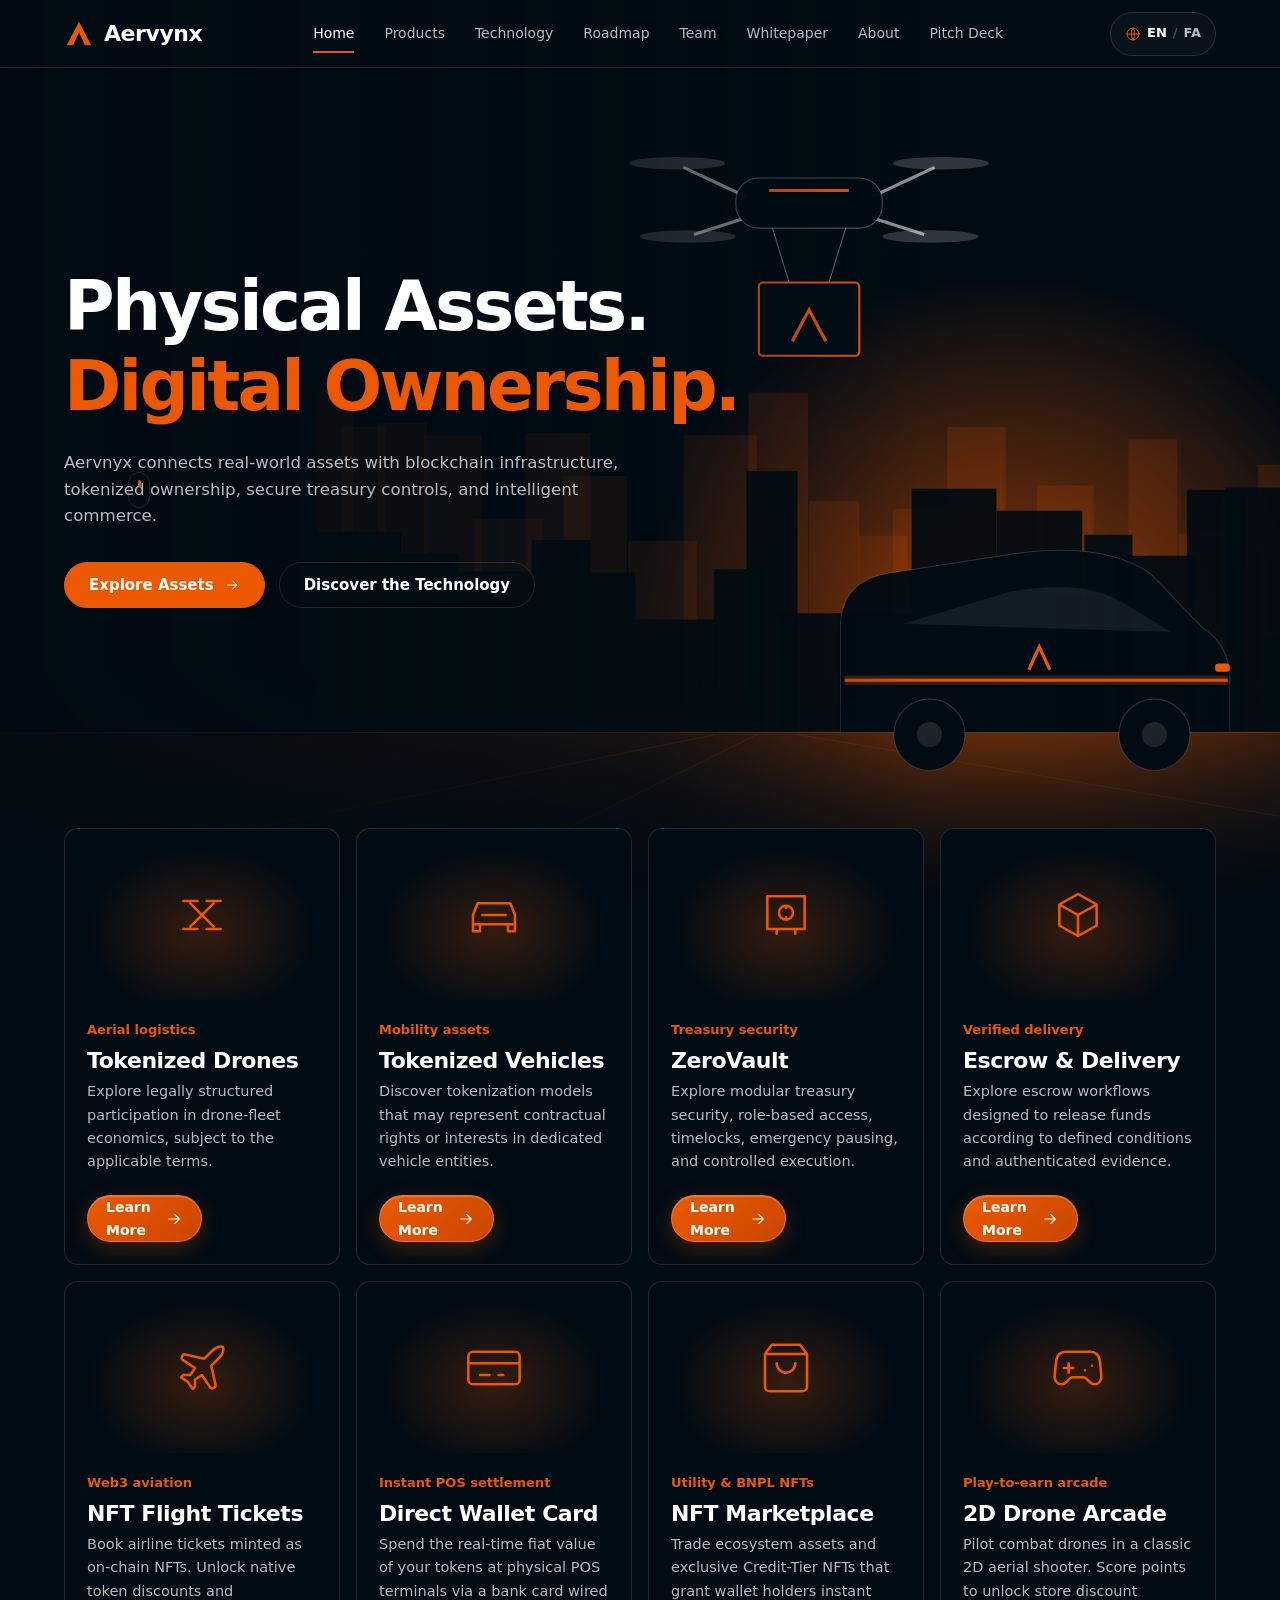
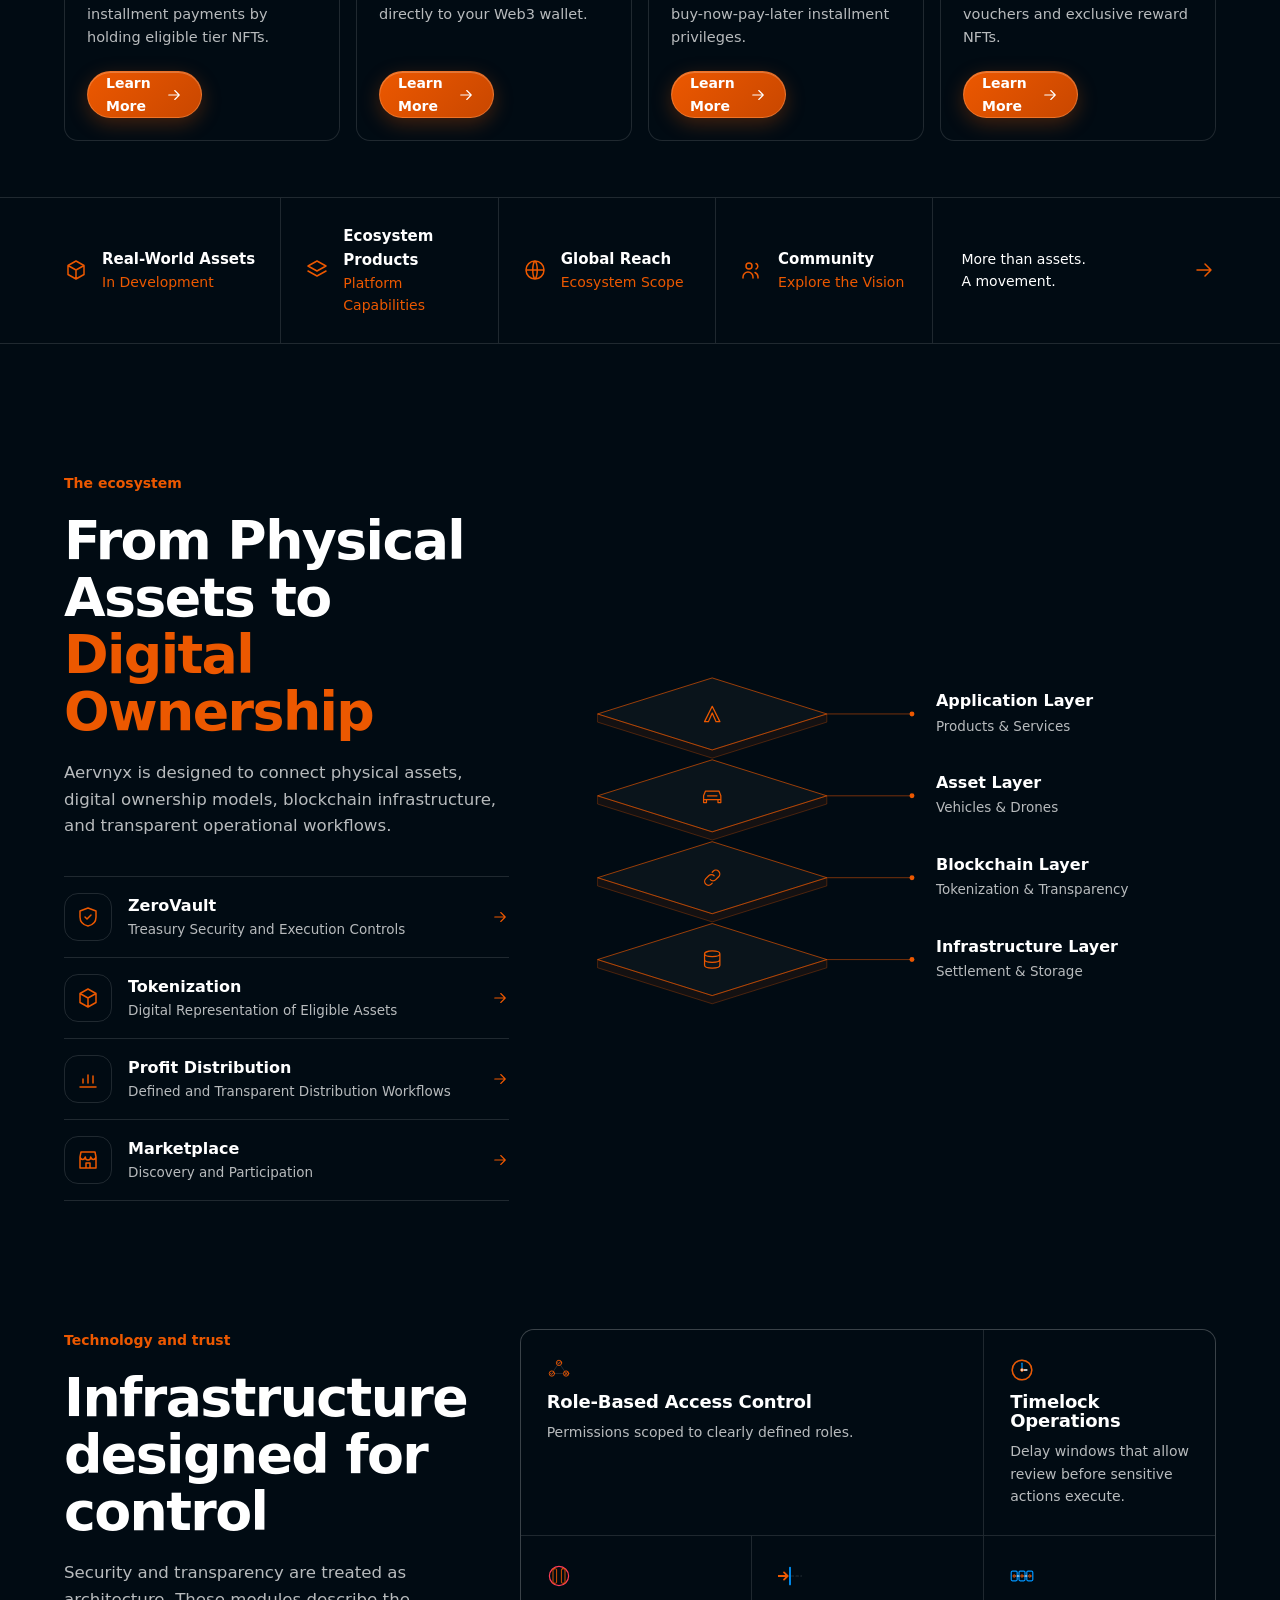
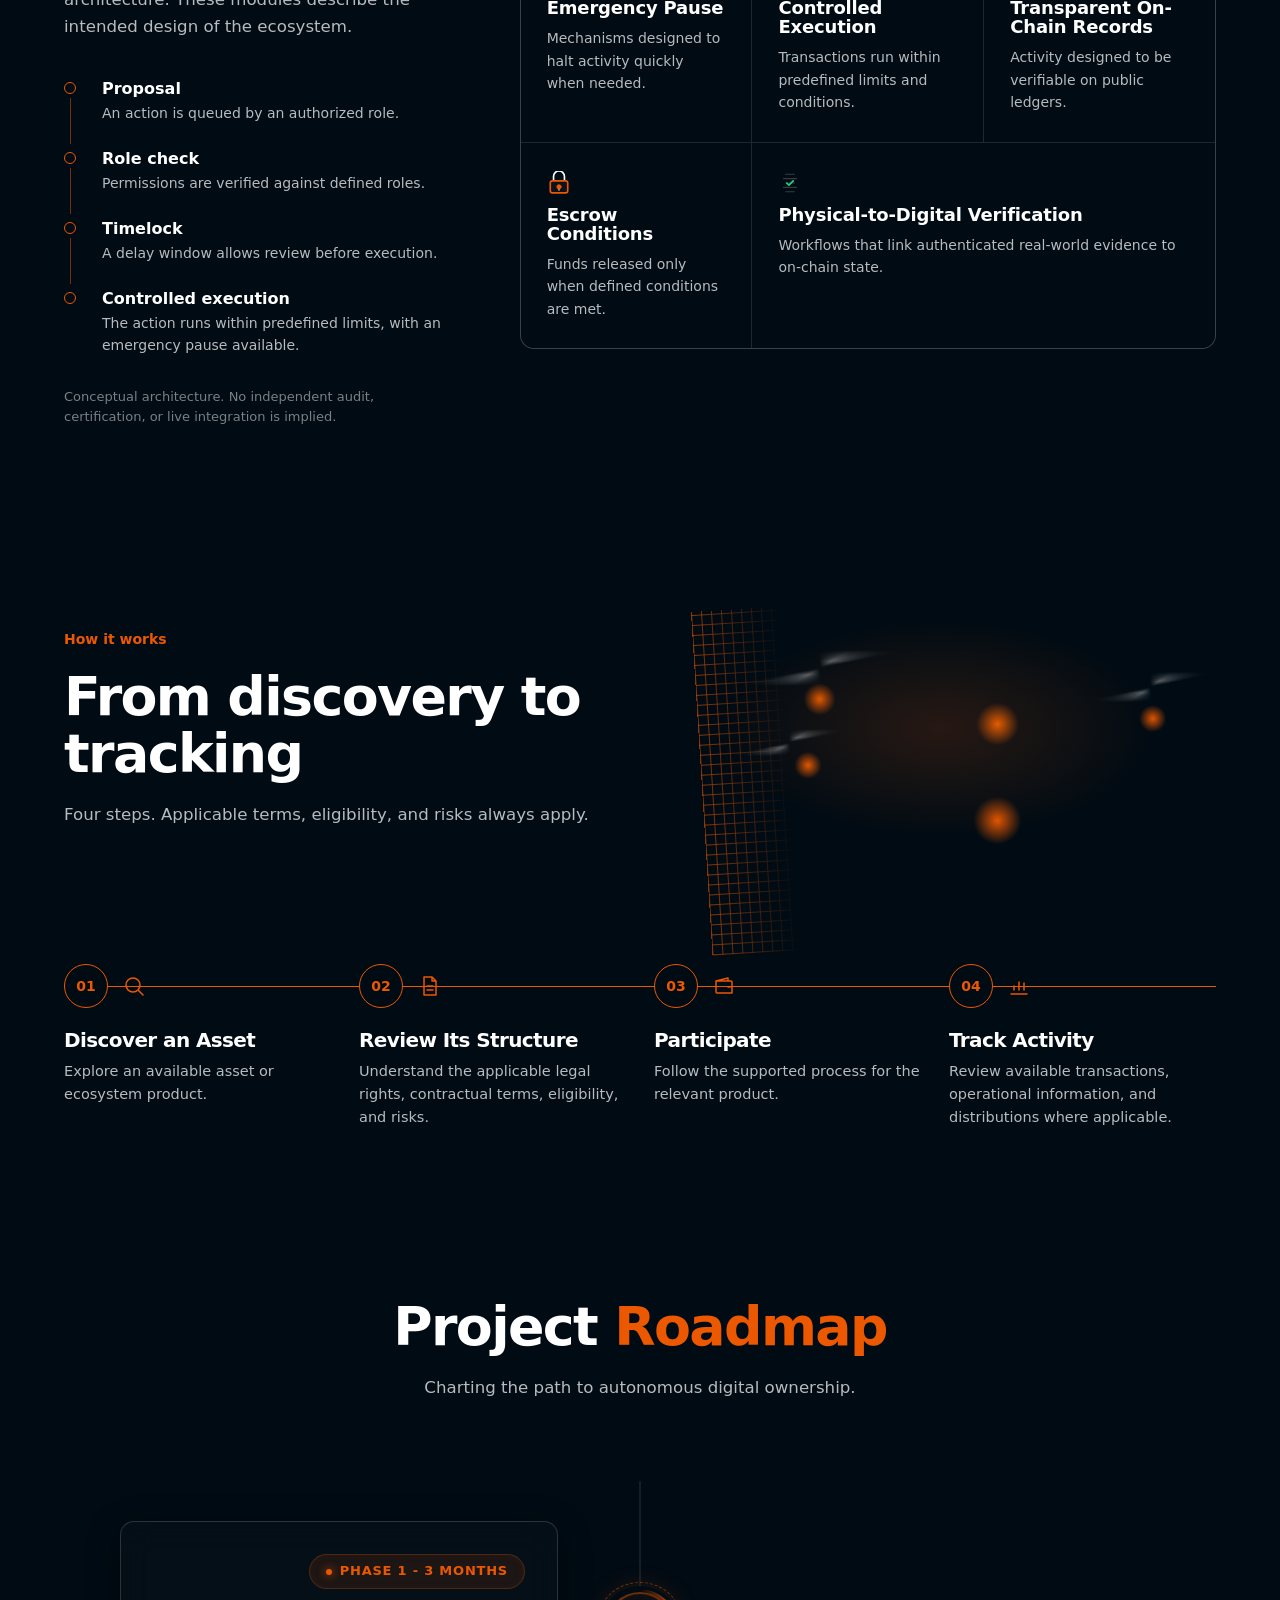
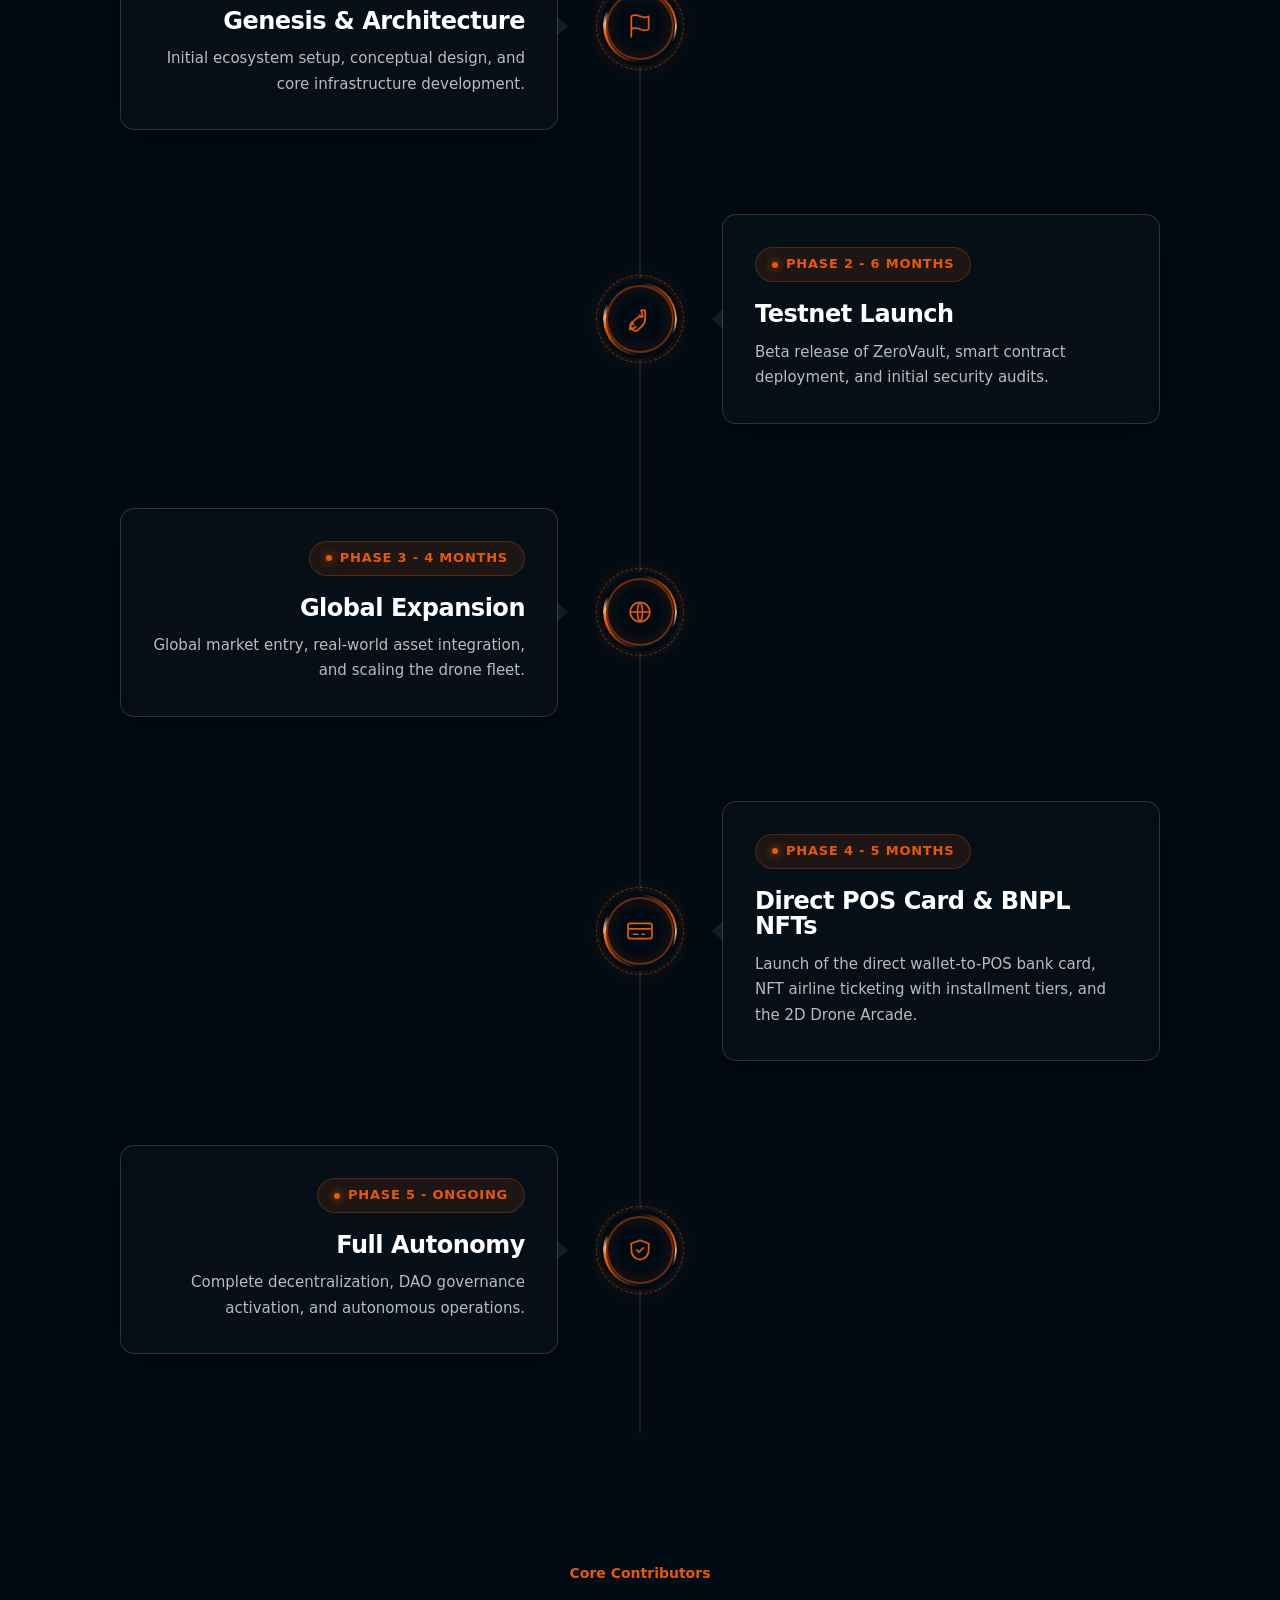
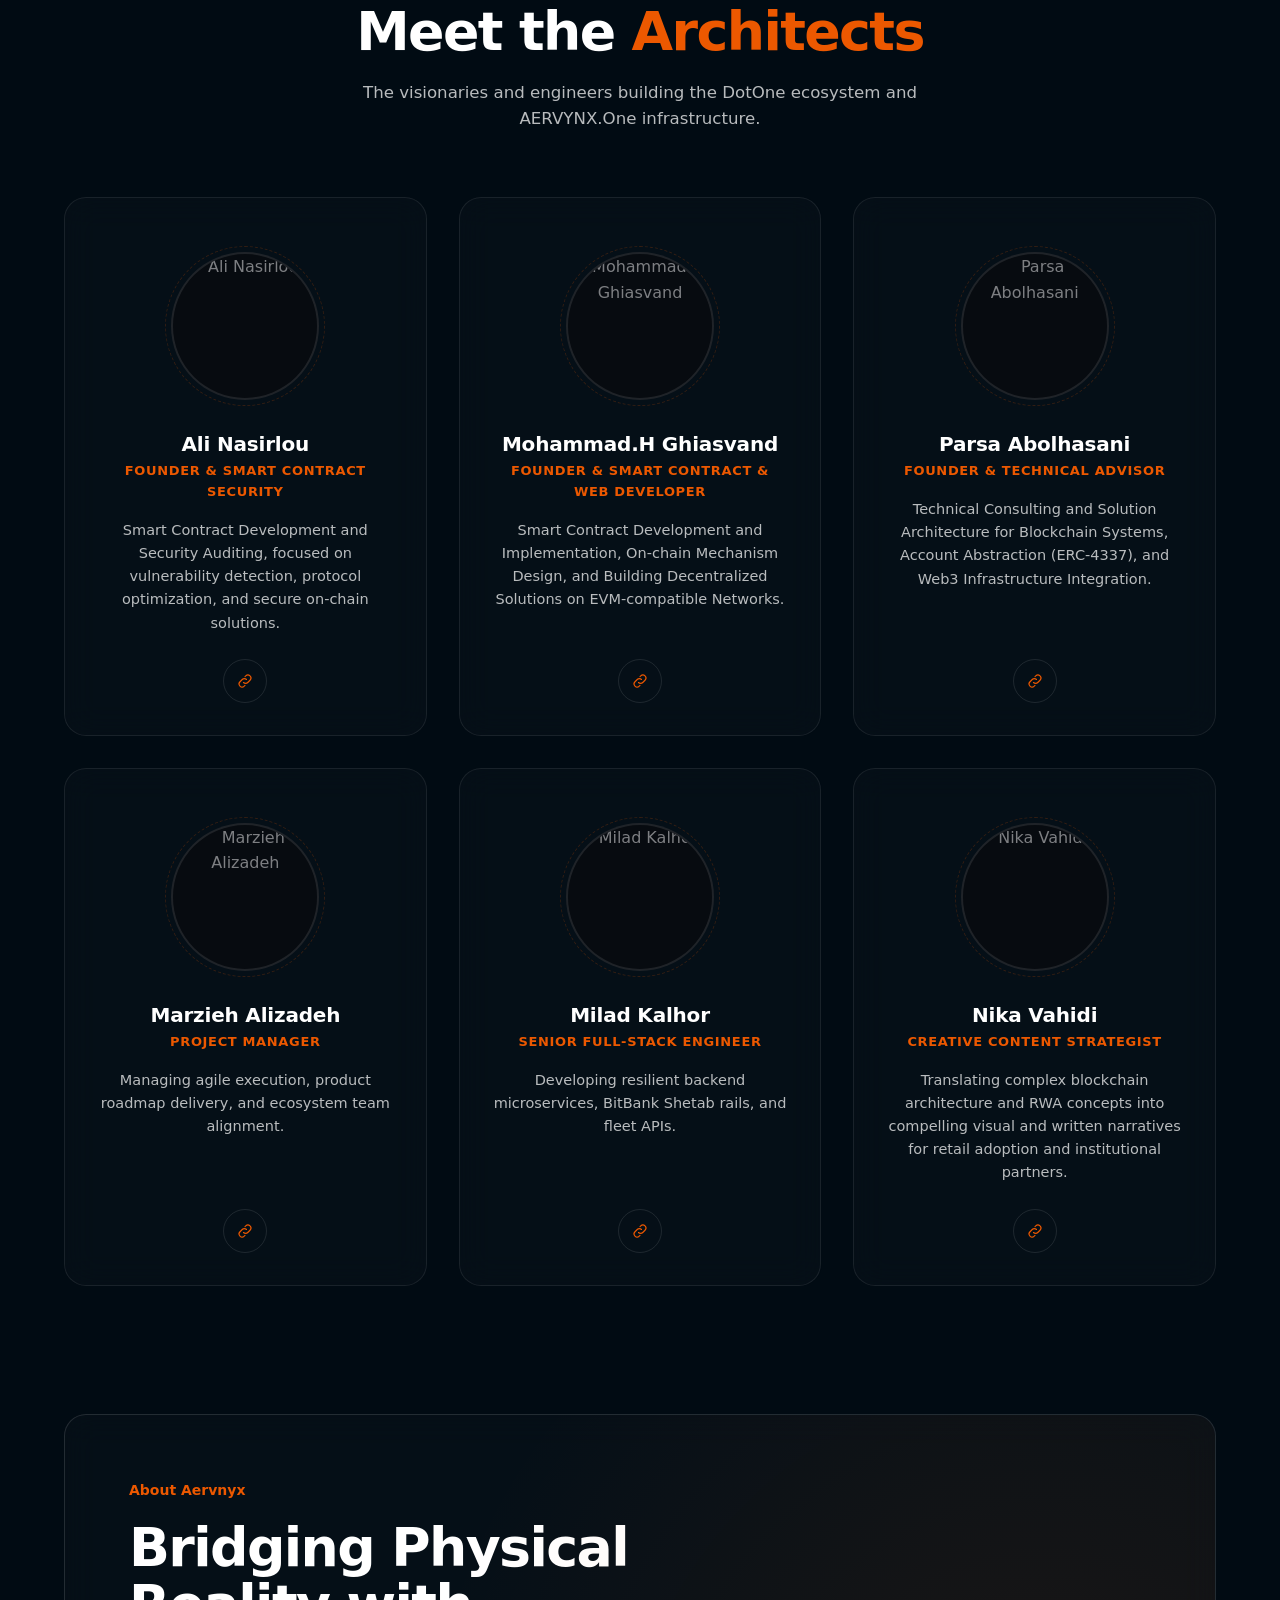
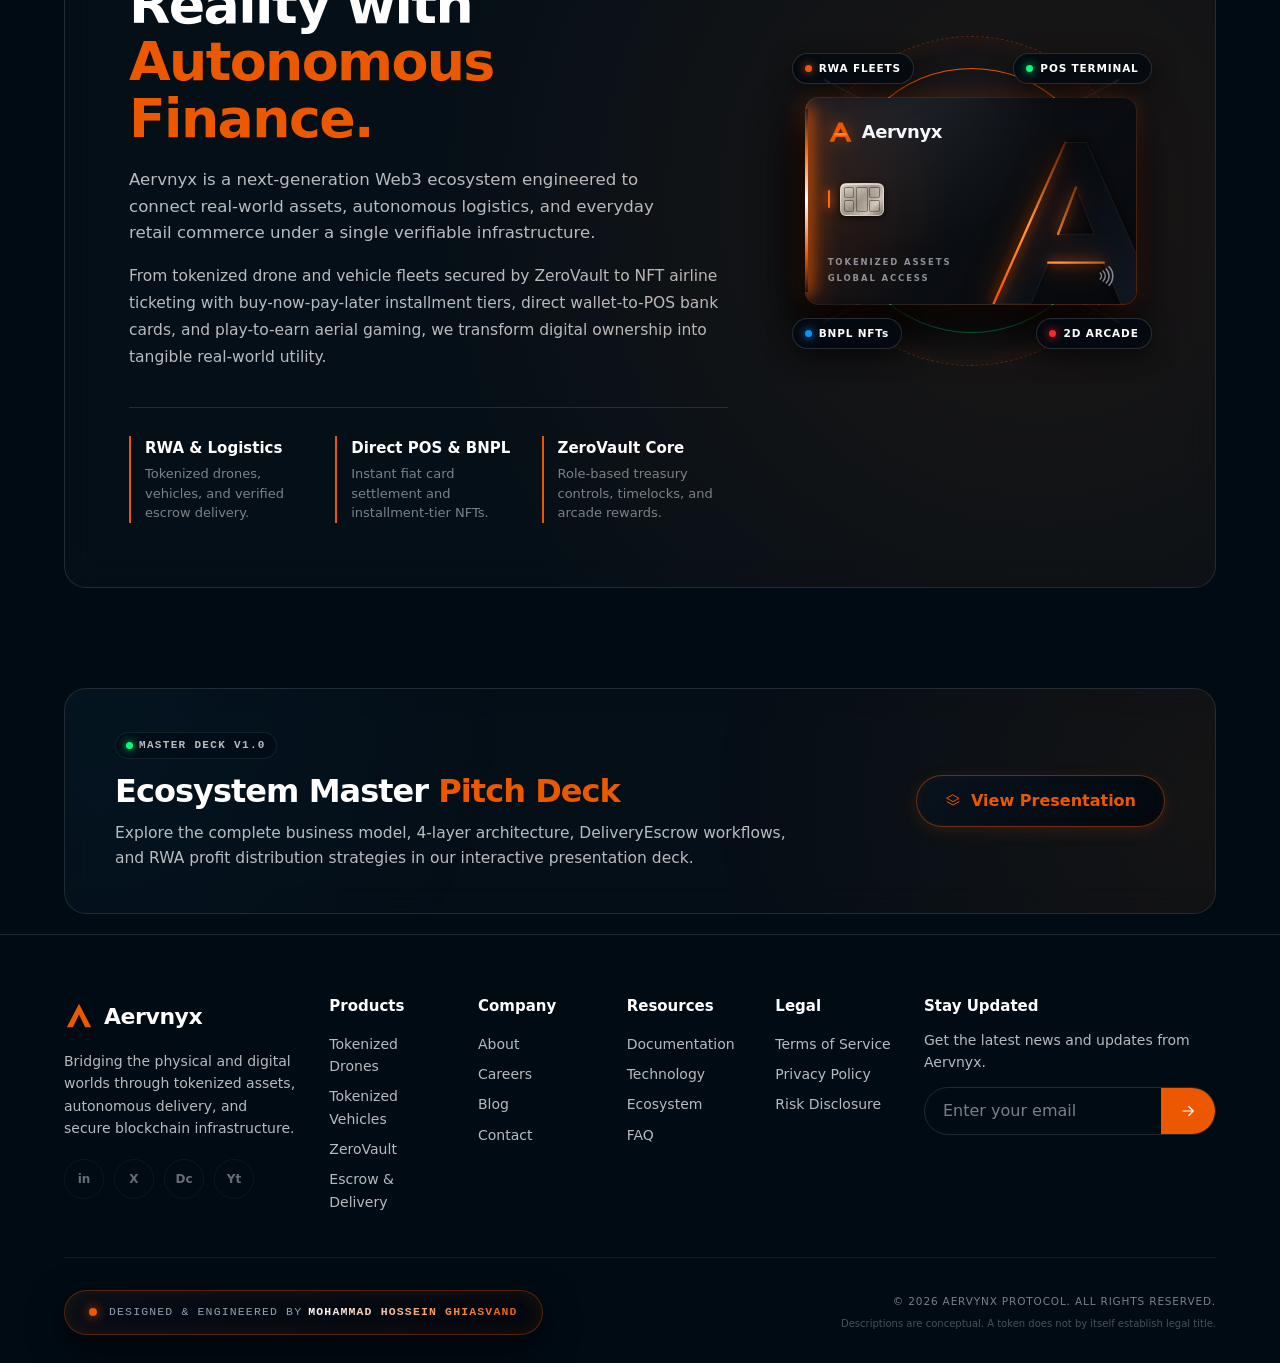
==== index.html @ 6a435b5f "add card page" ====
<!doctype html>
<html lang="en">
<head>
<meta charset="utf-8">
<meta name="viewport" content="width=device-width,initial-scale=1">
<title>Aervynx — Physical Assets. Digital Ownership.</title>
<meta name="description" content="Aervynx connects real-world assets with blockchain infrastructure, tokenized ownership, secure treasury controls, and intelligent commerce.">
<link rel="stylesheet" href="css/styles.css">
<link rel="stylesheet" href="js/wallet.css">
<script src="js/main.js" defer></script>
<script src="js/wallet.js" defer></script>
</head>
<body>
<a class="skip" href="#main">Skip to content</a>
<div id="top" aria-hidden="true"></div>

<!-- ================================================
     SECTION 01: NAVIGATION
     EDIT: link labels/targets → CONFIG.nav (js/main.js).
     The logo is an original inline-SVG monogram.
================================================= -->
<header class="nav" id="nav">
 <div class="wrap nav__in">
  <a class="logo" href="#home" aria-label="Aervynx home"><svg viewBox="0 0 32 32" aria-hidden="true"><path fill="currentColor" d="M3 28 16 3l13 25h-6.5L16 14.5 9.5 28z"/></svg>Aervynx</a>
  <nav class="menu" id="menu" aria-label="Primary">
   <ul id="links"></ul>
   <!-- Header Action Buttons: Language Switcher & Wallet Connect -->
   <div class="menu__cta">
    <button class="btn-lang" type="button" data-lang aria-label="Switch language">
     <i data-i="globe"></i>
     <span class="lang-code active">EN</span>
     <span class="lang-sep">/</span>
     <span class="lang-code">FA</span>
    </button>
    <!-- Wallet Connect: RainbowKit mounts the button here (js/wallet.js) -->
    <div id="wallet-root" style="display:contents"></div>
   </div>
  </nav>
  <button class="burger" id="burger" type="button" aria-expanded="false" aria-controls="menu" aria-label="Toggle menu"></button>
 </div>
</header>

<main id="main">

<!-- ================================================
     SECTION 02: HERO
     EDIT: headline, copy and CTA labels below.
     Image: AERVNYX_ASSETS.heroBackground (js/main.js).
     The SVG scene is the built-in fallback when no image is set.
================================================= -->
<section class="hero" id="home" data-nav>
 <div class="hero__bg" aria-hidden="true" data-asset="heroBackground" data-eager data-alt="">
  <svg class="scene" viewBox="0 0 1440 860" preserveAspectRatio="xMaxYMax slice" focusable="false">
   <defs>
    <radialGradient id="sun"><stop offset="0" stop-color="currentColor" stop-opacity=".6"/><stop offset="1" stop-color="currentColor" stop-opacity="0"/></radialGradient>
    <linearGradient id="gnd" x1="0" y1="0" x2="0" y2="1"><stop offset="0" stop-color="currentColor" stop-opacity=".22"/><stop offset="1" stop-color="currentColor" stop-opacity="0"/></linearGradient>
   </defs>
   <circle class="glow" cx="1180" cy="620" r="360" fill="url(#sun)"/>
   <g id="sky"></g>
   <rect y="700" width="1440" height="160" fill="url(#gnd)"/>
   <path d="M0 700H1440" stroke="currentColor" stroke-opacity=".5"/>
   <path d="M120 860 900 702M620 860 940 702M1440 780 980 702" stroke="currentColor" stroke-opacity=".28" fill="none"/>
   <g transform="translate(140 0)">
    <path class="bgf" fill-opacity=".96" stroke="#fff" stroke-opacity=".16" d="M880 700V600Q880 556 924 548L1040 530Q1130 516 1176 548L1226 600Q1252 616 1252 650V700Z"/>
    <path fill="#fff" fill-opacity=".07" d="M940 596 1040 566Q1110 552 1150 576L1196 604Z"/>
    <path d="M884 650H1250" stroke="currentColor" stroke-width="9" stroke-opacity=".25"/>
    <path d="M884 650H1250" stroke="currentColor" stroke-width="3"/>
    <path d="M1060 640l10-22 10 22" stroke="currentColor" stroke-width="3" fill="none"/>
    <rect x="1238" y="634" width="14" height="8" rx="3" fill="currentColor"/>
    <g class="bgf" stroke="#fff" stroke-opacity=".22"><circle cx="965" cy="702" r="34"/><circle cx="1180" cy="702" r="34"/></g>
    <circle cx="965" cy="702" r="12" fill="#fff" fill-opacity=".15"/><circle cx="1180" cy="702" r="12" fill="#fff" fill-opacity=".15"/>
   </g>
   <g transform="translate(230 20)"><g class="drone">
    <path d="M700 168 640 140M820 168 880 140M700 188 650 204M820 188 870 204" stroke="#fff" stroke-opacity=".55" stroke-width="3" fill="none"/>
    <g fill="#fff" fill-opacity=".18"><ellipse cx="634" cy="136" rx="46" ry="6"/><ellipse cx="886" cy="136" rx="46" ry="6"/><ellipse cx="644" cy="206" rx="46" ry="6"/><ellipse cx="876" cy="206" rx="46" ry="6"/></g>
    <rect class="bgf" x="690" y="150" width="140" height="48" rx="22" fill-opacity=".96" stroke="#fff" stroke-opacity=".3"/>
    <path d="M722 162h76" stroke="currentColor" stroke-width="3"/>
    <g class="pkg"><path d="M725 198l16 52M795 198l-16 52" stroke="#fff" stroke-opacity=".4" fill="none"/><rect class="bgf" x="712" y="250" width="96" height="70" rx="4" stroke="currentColor" stroke-width="2"/><path d="M744 306l16-30 16 30" stroke="currentColor" stroke-width="3" fill="none"/></g>
   </g></g>
  </svg>
 </div>
 <div class="wrap hero__in">
  <div class="hero__txt">
   
   <h1><span class="ln"><span style="--d:300">Physical Assets.</span></span><span class="ln"><span style="--d:450"><em>Digital Ownership.</em></span></span></h1>
   <p class="lead fx" style="--d:750">Aervnyx connects real-world assets with blockchain infrastructure, tokenized ownership, secure treasury controls, and intelligent commerce.</p>
   <div class="ctas fx" style="--d:900">
    <a class="btn" href="#products">Explore Assets <i data-i="arrow"></i></a>
    <a class="btn btn--ghost" href="#technology">Discover the Technology</a>
   </div>
  </div>
 
 <a class="cue" href="#products" aria-label="Scroll to products"></a>
</section>

<!-- ================================================
     SECTION 03: PRODUCT CARDS
     EDIT: titles, copy, links → CONFIG.products (js/main.js).
     Images: AERVNYX_ASSETS.tokenizedDrones / tokenizedVehicles / zeroVault / escrowDelivery.
================================================= -->
<section class="wrap" id="products" data-nav aria-labelledby="h-products">
 <h2 class="sr" id="h-products">Products</h2>
 <div class="cards" id="cards"></div>
</section>

<!-- ================================================
     SECTION 04: METRICS STRIP
     EDIT: CONFIG.metrics. Labels only — no invented numbers.
     Add a "value" with a real, verified figure only when you have one.
================================================= -->
<section class="metrics" aria-label="Ecosystem overview"><div class="wrap" id="metrics"></div></section>

<!-- ================================================
     SECTION 05: ECOSYSTEM + LAYERED DIAGRAM
     EDIT: copy below; layers → CONFIG.layers; features → CONFIG.features.
     Optional backdrop image: AERVNYX_ASSETS.ecosystemGlobe.
================================================= -->
<section class="wrap sec" id="ecosystem" data-nav>
 <div class="eco">
  <div>
   <span class="eyebrow rv">The ecosystem</span>
   <h2 class="rv">From Physical Assets to <em>Digital Ownership</em></h2>
   <p class="lead rv">Aervnyx is designed to connect physical assets, digital ownership models, blockchain infrastructure, and transparent operational workflows.</p>
   <ul class="feat rv" id="feat"></ul>
  </div>
  <div class="dia" id="dia"><div class="eco__bg" data-asset="ecosystemGlobe" data-alt="" aria-hidden="true"></div></div>
 </div>
</section>

<!-- ================================================
     SECTION 06: TECHNOLOGY & TRUST
     EDIT: copy + flow below; module grid → CONFIG.tech.
     Conceptual architecture only — no audit or integration is claimed.
================================================= -->
<section class="wrap sec" id="technology" data-nav>
 <div class="tech">
  <div>
   <span class="eyebrow rv">Technology and trust</span>
   <h2 class="rv">Infrastructure designed for control</h2>
   <p class="lead rv">Security and transparency are treated as architecture. These modules describe the intended design of the ecosystem.</p>
   <ol class="flow rv" aria-label="Controlled execution flow">
    <li><b>Proposal</b><span>An action is queued by an authorized role.</span></li>
    <li><b>Role check</b><span>Permissions are verified against defined roles.</span></li>
    <li><b>Timelock</b><span>A delay window allows review before execution.</span></li>
    <li><b>Controlled execution</b><span>The action runs within predefined limits, with an emergency pause available.</span></li>
   </ol>
   <p class="note">Conceptual architecture. No independent audit, certification, or live integration is implied.</p>
  </div>
  <div class="grid7" id="tech"></div>
 </div>
</section>

<!-- ================================================
     SECTION 07: HOW IT WORKS
     EDIT: CONFIG.steps (js/main.js).
================================================= -->
<section class="wrap sec" id="how" data-nav>
 <div class="how__head">
  <div>
   <span class="eyebrow rv">How it works</span>
   <h2 class="rv">From discovery to tracking</h2>
   <p class="lead rv">Four steps. Applicable terms, eligibility, and risks always apply.</p>
  </div>
  <div class="drone rv" id="drone" role="img" aria-label="Animated Aervnyx delivery drone carrying a branded cargo case">
   <div class="drone__glow" aria-hidden="true"></div>
   <i class="streak" style="--y:24%;--w:34%;--t:5.5s;--d:0s"></i>
   <i class="streak" style="--y:52%;--w:46%;--t:7s;--d:1.8s"></i>
   <i class="streak" style="--y:80%;--w:28%;--t:6.2s;--d:3.4s"></i>
   <div class="drone__tilt" aria-hidden="true">
    <div class="drone__float" data-asset="howItWorks" data-alt="">
     <i class="rotor" style="--x:22.8%;--y:18.4%;--w:40.8%;--r:6.8"></i>
     <i class="rotor" style="--x:16.4%;--y:39.5%;--w:29%;--r:6.4"></i>
     <i class="rotor" style="--x:82.4%;--y:30.1%;--w:31.2%;--r:6"></i>
     <i class="led" style="--x:22.4%;--y:27.5%;--s:6%;--d:0s"></i>
     <i class="led" style="--x:19.5%;--y:46.5%;--s:5%;--d:.6s"></i>
     <i class="led" style="--x:82.5%;--y:39.2%;--s:5%;--d:1.2s"></i>
     <i class="led" style="--x:54.4%;--y:38%;--s:8%;--d:.3s"></i>
     <i class="led" style="--x:53.2%;--y:66%;--s:9%;--d:.9s"></i>
     <i class="scan"></i>
    </div>
    <canvas class="drone__fx"></canvas>
   </div>
  </div>
 </div>
 <ol class="steps" id="steps"></ol>
</section>

<!-- ================================================
     SECTION 08: ROADMAP
     EDIT: CONFIG.roadmap in js/main.js
================================================= -->
<section class="wrap sec" id="roadmap" data-nav>
 <div class="rm__head">
  <span class="eyebrow rv">Our Journey</span>
  <h2 class="rv">Project <em>Roadmap</em></h2>
  <p class="lead rv">Charting the path to autonomous digital ownership.</p>
 </div>
 <div class="rm" id="roadmap-wrapper">
   <div class="rm__line"></div>
   <div class="rm__track" id="rm-track"></div>
   <div id="rm-container"></div>
 </div>
</section>

<!-- ================================================
     SECTION 09: TEAM
     EDIT: CONFIG.team in js/main.js
================================================= -->
<section class="wrap sec" id="team" data-nav>
 <div class="team__head">
  <span class="eyebrow rv">Core Contributors</span>
  <h2 class="rv">Meet the <em>Architects</em></h2>
  <p class="lead rv">The visionaries and engineers building the DotOne ecosystem and AERVYNX.One infrastructure.</p>
 </div>
 <div class="team__grid" id="team-grid"></div>
</section>



<!-- ================================================
     SECTION 10: ABOUT US (FULL TEXT + 3D HOLO CARD)
================================================= -->
<section class="wrap sec" id="about" data-nav>
 <div class="about__box rv">
  <!-- Left Column: Institutional About Text & 3 Pillars -->
  <div class="about__txt">
   <span class="eyebrow">About Aervnyx</span>
   <h2>Bridging Physical Reality with <em>Autonomous Finance.</em></h2>
   <p class="lead">Aervnyx is a next-generation Web3 ecosystem engineered to connect real-world assets, autonomous logistics, and everyday retail commerce under a single verifiable infrastructure.</p>
   <p class="about__desc">From tokenized drone and vehicle fleets secured by ZeroVault to NFT airline ticketing with buy-now-pay-later installment tiers, direct wallet-to-POS bank cards, and play-to-earn aerial gaming, we transform digital ownership into tangible real-world utility.</p>
   <div class="about__pillars">
    <div class="about__pillar">
     <b>RWA &amp; Logistics</b>
     <span>Tokenized drones, vehicles, and verified escrow delivery.</span>
    </div>
    <div class="about__pillar">
     <b>Direct POS &amp; BNPL</b>
     <span>Instant fiat card settlement and installment-tier NFTs.</span>
    </div>
    <div class="about__pillar">
     <b>ZeroVault Core</b>
     <span>Role-based treasury controls, timelocks, and arcade rewards.</span>
    </div>
   </div>
  </div>

  <!-- Right Column: 3D Cybernetic Ecosystem-to-Card Fusion Animation -->
  <div class="about__vis" aria-hidden="true">
   <div class="holo-scene">
    <!-- Ambient Core Glow & Orbital Rings -->
    <div class="holo-glow"></div>
    <div class="holo-ring holo-ring--outer"></div>
    <div class="holo-ring holo-ring--mid"></div>

    <!-- Energy Data Beams Feeding Into The Card -->
    <div class="holo-beam holo-beam--tl"></div>
    <div class="holo-beam holo-beam--tr"></div>
    <div class="holo-beam holo-beam--bl"></div>
    <div class="holo-beam holo-beam--br"></div>

    <!-- 4 Ecosystem Nodes with Blinking Status LEDs -->
    <div class="holo-node holo-node--tl">
     <i class="node-led node-led--orange"></i>
     <span>RWA FLEETS</span>
    </div>
    <div class="holo-node holo-node--tr">
     <i class="node-led node-led--green"></i>
     <span>POS TERMINAL</span>
    </div>
    <div class="holo-node holo-node--bl">
     <i class="node-led node-led--blue"></i>
     <span>BNPL NFTs</span>
    </div>
    <div class="holo-node holo-node--br">
     <i class="node-led node-led--red"></i>
     <span>2D ARCADE</span>
    </div>

    <!-- Floating 3D Matte-Obsidian Aervnyx Card -->
    <div class="cyber-card">
     <!-- Left Edge Orange Rim Light & Surface Specular Sheen -->
     <div class="cyber-card__rim"></div>
     <div class="cyber-card__shine"></div>

     <div class="cyber-card__in">
      <!-- Giant Sculpted Aervnyx "A" Monogram Carved into Right Side -->
      <svg class="cyber-card__monogram" viewBox="0 0 240 220" aria-hidden="true">
       <defs>
        <!-- Recessed Dark Matte Surface Gradient -->
        <linearGradient id="mono-fill" x1="0" y1="0" x2="1" y2="1">
         <stop offset="0%" stop-color="#05070A"/>
         <stop offset="55%" stop-color="#0B0F17"/>
         <stop offset="100%" stop-color="#121824"/>
        </linearGradient>
        <!-- Molten Orange Edge Glow Gradient -->
        <linearGradient id="mono-glow" x1="0" y1="1" x2="0.85" y2="0">
         <stop offset="0%" stop-color="#FF5500" stop-opacity="0.95"/>
         <stop offset="45%" stop-color="#FF9944" stop-opacity="1"/>
         <stop offset="85%" stop-color="#EC5800" stop-opacity="0.35"/>
         <stop offset="100%" stop-color="#EC5800" stop-opacity="0"/>
        </linearGradient>
       </defs>

       <!-- Main Recessed "A" Body (Matches Aervnyx Logo Geometry) -->
       <path class="mono-body" fill="url(#mono-fill)" stroke="rgba(255,255,255,0.06)" stroke-width="1.2"
        d="M132 18 L156 18 L236 198 L194 198 L175 152 L113 152 L94 198 L52 198 Z
           M144 68 L124 120 L164 120 Z" fill-rule="evenodd"/>

       <!-- Glowing Orange Laser Bevel Along Left Slope & Crossbar -->
       <path class="mono-bevel" fill="none" stroke="url(#mono-glow)" stroke-width="2.6" stroke-linecap="round"
        d="M52 198 L132 18 M113 152 L175 152 M124 120 L144 68"/>
      </svg>

      <!-- Card Top-Left: Official Aervnyx Emblem & Wordmark -->
      <div class="cyber-card__top">
       <div class="cyber-card__brand">
        <svg class="brand-mark" viewBox="0 0 36 32" aria-hidden="true">
         <path fill="#EC5800" d="M15.2 2h5.6L34 30h-6.6l-3-6.8H11.6L8.6 30H2L15.2 2zm2.8 8.4L14.2 18h7.6L18 10.4z"/>
         <path fill="#FF8533" d="M8.5 21.2h19l-1.8-3.6H10.3z"/>
        </svg>
        <span>Aervnyx</span>
       </div>
      </div>

      <!-- Card Middle-Left: Vertical Orange Indicator + Realistic Metallic EMV Chip -->
      <div class="cyber-card__mid">
       <i class="chip-led"></i>
       <div class="emv-chip">
        <span class="emv-pad"></span>
        <span class="emv-pad emv-pad--center"></span>
        <span class="emv-pad"></span>
        <span class="emv-pad"></span>
        <span class="emv-pad"></span>
       </div>
      </div>

      <!-- Card Bottom: Micro-Typography Left + Contactless NFC Right -->
      <div class="cyber-card__bot">
       <div class="cyber-card__captions">
        <span>TOKENIZED ASSETS</span>
        <span>GLOBAL ACCESS</span>
       </div>
       <svg class="cyber-nfc" viewBox="0 0 24 24" aria-hidden="true">
        <path class="nfc-w1" d="M7.5 15.5a5 5 0 0 0 0-7"/>
        <path class="nfc-w2" d="M11 18a8.5 8.5 0 0 0 0-12"/>
        <path class="nfc-w3" d="M14.5 20.5a12 12 0 0 0 0-17"/>
        <path class="nfc-w4" d="M18 23a15.5 15.5 0 0 0 0-22"/>
       </svg>
      </div>
     </div>
    </div>
    </div> <!-- closes .cyber-card__in -->
    </div> <!-- closes .cyber-card -->
   </div> <!-- closes .holo-scene -->
  </div> <!-- closes .about__vis -->
 </div> <!-- closes .about__box -->
</section> <!-- closes #about section -->

<!-- ================================================
     SECTION 10.5: PITCH DECK CTA (GLASSMORPHIC)
================================================= -->
<section class="wrap sec deck-sec rv" id="pitchdeck">
 <div class="deck-box">
  <div class="deck-box__bg"></div>

  
  <!-- Left Side: Pitch Deck Info -->
  <div class="deck-txt">
   <div class="deck-tag">
    <i class="node-led node-led--green" style="margin-right: 6px;"></i>
    MASTER DECK V1.0
   </div>
   <h3>Ecosystem Master <em>Pitch Deck</em></h3>
   <p>Explore the complete business model, 4-layer architecture, DeliveryEscrow workflows, and RWA profit distribution strategies in our interactive presentation deck.</p>
  </div>

  <!-- Right Side: Glowing Button Action -->
  <div class="deck-action">
  <a href="aervynx_one_pitch_deck.html" target="_blank" class="btn btn--deck" aria-label="Open Aervnyx Pitch Deck">
    <i data-i="layers"></i>
    <span>View Presentation</span>
   </a>
  </div>
 </div>
</section>

<!-- ================================================
     SECTION 11: FINAL CTA
================================================= -->
<!-- <section class="cta" id="cta"> -->
    
<!-- ================================================
     SECTION 08: FINAL CTA
     EDIT: heading, copy, buttons. Image: AERVNYX_ASSETS.finalCTA.
================================================= -->
<!-- <section class="cta" id="cta">
 <div class="cta__bg" data-asset="finalCTA" data-alt="" aria-hidden="true"></div>
 <div class="wrap rv">
  <h2>The Future of Real-World Ownership Starts Here.</h2>
  <p class="lead">Explore the technologies and infrastructure designed to connect physical assets with digital ownership.</p>
  <div class="ctas"><a class="btn" href="#ecosystem">Explore the Ecosystem <i data-i="arrow"></i></a><a class="btn btn--ghost" href="#technology">Explore Technology</a></div>
 </div>
</section>
</main> -->

<!-- ================================================
     SECTION 09: FOOTER
     EDIT: link groups + socials → CONFIG.footer / CONFIG.social.
     Newsletter backend → CONFIG.newsletterEndpoint.
================================================= -->
<footer class="foot" id="footer">
 <div class="wrap">
  
  <!-- Top Grid: Brand, Links, Socials & Newsletter -->
  <div class="foot__grid">
   <div class="foot__brand">
    <a class="logo" href="#home"><svg viewBox="0 0 32 32" aria-hidden="true"><path fill="currentColor" d="M3 28 16 3l13 25h-6.5L16 14.5 9.5 28z"/></svg>Aervnyx</a>
    <p>Bridging the physical and digital worlds through tokenized assets, autonomous delivery, and secure blockchain infrastructure.</p>
    <div class="soc" id="soc"></div>
   </div>
   
   <div id="fgroups"></div>
   
   <div class="foot__news">
    <h3>Stay Updated</h3>
    <p>Get the latest news and updates from Aervnyx.</p>
    <form class="news" id="news" novalidate>
     <label class="sr" for="email">Email address</label>
     <input id="email" name="email" type="email" placeholder="Enter your email" autocomplete="email" required aria-describedby="nmsg">
     <button type="submit" aria-label="Subscribe"><i data-i="arrow"></i></button>
    </form>
    <p class="msg" id="nmsg" role="status"></p>
   </div>
  </div>

  <!-- Bottom Bar: Signature (Left) & Copyright (Right) -->
  <div class="foot__bot" style="display: flex; flex-wrap: wrap; align-items: center; justify-content: space-between; gap: 24px; padding-top: 32px; margin-top: 40px; border-top: 1px solid rgba(255, 255, 255, 0.08);">
   
   <!-- Premium Web3 Developer Signature (Aligned Left) -->
   <div class="mh-signature-box" title="Engineering & UI/UX" style="margin: 0;">
    <i class="mh-sig-dot"></i>
    <span class="mh-sig-text">
     <span data-en="Designed & Engineered by" data-fa="طراحی و توسعه توسط">Designed & Engineered by</span>
     <b data-en="Mohammad Hossein Ghiasvand" data-fa="محمد حسین غیاثوند">Mohammad Hossein Ghiasvand</b>
    </span>
   </div>

   <!-- Minimal Copyright & Disclaimer (Aligned Right) -->
   <div style="text-align: right; display: flex; flex-direction: column; gap: 6px;">
    <span style="font-size: 10.5px; color: var(--color-text-muted); font-family: var(--mono); letter-spacing: 0.08em; text-transform: uppercase;">
     © <span id="yr">2026</span> AERVYNX PROTOCOL. ALL RIGHTS RESERVED.
    </span>
    <span style="font-size: 10px; color: var(--color-text-muted); opacity: 0.6;" data-en="Descriptions are conceptual. A token does not by itself establish legal title." data-fa="توضیحات مفهومی هستند. توکن به تنهایی سند مالکیت قانونی محسوب نمی‌شود.">
     Descriptions are conceptual. A token does not by itself establish legal title.
    </span>
   </div>

  </div>
 </div>
</footer>
<div class="toast" id="toast" role="status" aria-live="polite"></div>
</body>
</html>
---- css/styles.css ----
/* =====================================================
   AERVNYX — styles.css
   tokens · base · nav · hero · cards · metrics · ecosystem ·
   technology · steps · final CTA · footer · responsive · reduced motion
===================================================== */
:root{
  /* BRAND COLORS — EDIT HERE */
  --color-bg:#010B13; --color-accent:#EC5800; --color-text:#ffffff;
  /* DERIVED NEUTRAL UI COLORS */
  --color-surface:rgba(255,255,255,.035); --color-surface-hover:rgba(255,255,255,.065);
  --color-text-secondary:rgba(255,255,255,.72); --color-text-muted:rgba(255,255,255,.48);
  --color-border:rgba(255,255,255,.12); --color-border-active:rgba(236,88,0,.65);
  /* ORANGE EFFECTS — derived from the accent */
  --glow-accent:0 0 28px rgba(236,88,0,.16); --shadow-card:0 18px 60px rgba(0,0,0,.28);
  /* LAYOUT — container, side padding, vertical rhythm, nav height */
  --container-width:1440px; --page-gutter:clamp(20px,5vw,76px); --section-gap:clamp(80px,10vw,144px); --nav-h:68px;
  /* SHAPE */
  --radius-sm:8px; --radius-md:14px; --radius-lg:22px;
  /* MOTION — --speed: 1 normal · 2 slower · .5 faster (JS sets it from CONFIG.motion.speed) */
  --speed:1; --ease-premium:cubic-bezier(.22,1,.36,1);
  --duration-fast:calc(180ms*var(--speed)); --duration-normal:calc(400ms*var(--speed)); --duration-slow:calc(800ms*var(--speed));
  /* TYPOGRAPHY — system stack, no external fonts */
  --font:"Inter","Segoe UI",system-ui,-apple-system,Roboto,Helvetica,Arial,sans-serif;
}

/* ---------- BASE ---------- */
*,*::before,*::after{box-sizing:border-box;margin:0}
html{scroll-behavior:smooth;scroll-padding-top:var(--nav-h)}
body{background:var(--color-bg);color:var(--color-text);font:400 16px/1.6 var(--font);-webkit-font-smoothing:antialiased;overflow-x:hidden}
body.lock{overflow:hidden}
img,svg{display:block;max-width:100%}
a{color:inherit;text-decoration:none}
button,input{font:inherit;color:inherit}
ul,ol{list-style:none;padding:0}
i{display:inline-flex}
:focus-visible{outline:2px solid var(--color-accent);outline-offset:3px}
.sr{position:absolute;width:1px;height:1px;overflow:hidden;clip:rect(0 0 0 0);white-space:nowrap}
.skip{position:absolute;left:12px;top:-60px;z-index:100;background:var(--color-accent);padding:8px 14px;border-radius:var(--radius-sm)}
.skip:focus{top:12px}
#top{position:absolute;top:0;left:0;width:1px;height:40px;pointer-events:none}
.wrap{width:min(100% - 2*var(--page-gutter),var(--container-width));margin-inline:auto}
section{position:relative}
.sec{padding-top:var(--section-gap)}
h1,h2,h3{font-weight:600;letter-spacing:-.03em;line-height:1.06}
h2{font-size:clamp(32px,4.2vw,58px)}
em{font-style:normal;color:var(--color-accent)}
.eyebrow{display:block;font-size:14px;font-weight:600;color:var(--color-accent);margin-bottom:18px}
.lead{color:var(--color-text-secondary);max-width:54ch;margin-top:20px;font-size:clamp(16px,1.3vw,19px)}
.i{width:24px;height:24px;stroke:var(--color-accent);fill:none;stroke-width:1.5;stroke-linecap:round;stroke-linejoin:round;flex:none}
.ctas{display:flex;flex-wrap:wrap;gap:14px;margin-top:32px}
.note{margin-top:8px;font-size:13px;color:var(--color-text-muted)}

/* ---------- BUTTONS ---------- */
.btn{display:inline-flex;align-items:center;justify-content:center;gap:10px;min-height:46px;padding:0 24px;border-radius:99px;background:var(--color-accent);border:1px solid var(--color-accent);font-weight:600;font-size:15px;cursor:pointer;transition:transform var(--duration-fast),box-shadow var(--duration-fast),border-color var(--duration-fast),background var(--duration-fast)}
.btn:hover{transform:translateY(-2px);box-shadow:0 8px 28px rgba(236,88,0,.35)}
.btn:active{transform:scale(.98)}
.btn--ghost{background:transparent;border-color:var(--color-border)}
.btn--ghost:hover{border-color:var(--color-border-active);background:var(--color-surface-hover);box-shadow:none}
.btn .i{width:16px;height:16px;stroke:currentColor;transition:transform var(--duration-fast)}
.btn:hover .i{transform:translateX(3px)}

/* ---------- ENTRANCE + REVEAL ---------- */
@keyframes fade{from{opacity:0}}
@keyframes up{from{opacity:0;transform:translateY(16px)}}
@keyframes rise{from{transform:translateY(105%)}}
@keyframes bg-in{from{opacity:0;transform:scale(1.06)}}
@keyframes float{50%{transform:translateY(-14px)}}
@keyframes sway{0%,100%{transform:rotate(-1.6deg)}50%{transform:rotate(1.6deg)}}
@keyframes drift{50%{transform:translateX(26px)}}
@keyframes cue{50%{transform:translateY(10px);opacity:.3}}
.fx{animation:up var(--duration-slow) var(--ease-premium) both;animation-delay:calc(var(--d,0)*1ms*var(--speed))}
.rv{opacity:0;transform:translateY(20px);transition:opacity var(--duration-slow) var(--ease-premium),transform var(--duration-slow) var(--ease-premium);transition-delay:calc(var(--k,0)*90ms*var(--speed))}
.rv.in{opacity:1;transform:none}

/* ---------- NAV ---------- */
.nav{position:fixed;inset:0 0 auto;z-index:50;height:var(--nav-h);border-bottom:1px solid var(--color-border);transition:background var(--duration-normal),backdrop-filter var(--duration-normal);animation:fade var(--duration-slow) var(--ease-premium) both}
.nav.scrolled,.nav.open{background:rgba(1,11,19,.88);backdrop-filter:blur(14px)}
.nav__in{height:100%;display:flex;align-items:center;gap:32px}
.logo{display:flex;align-items:center;gap:10px;font-weight:600;font-size:22px;letter-spacing:-.02em}
.logo svg{width:30px;height:30px;color:var(--color-accent)}
.menu{display:flex;align-items:center;flex:1;gap:28px}
.menu ul{display:flex;gap:30px;margin-inline:auto}
.menu a.l{position:relative;display:block;padding:8px 0;font-size:14px;color:var(--color-text-secondary);transition:color var(--duration-fast)}
.menu a.l::after{content:"";position:absolute;left:0;right:0;bottom:0;height:2px;background:var(--color-accent);transform:scaleX(0);transform-origin:left;transition:transform var(--duration-normal) var(--ease-premium)}
.menu a.l:hover,.menu a.l[aria-current=true]{color:var(--color-text)}
.menu a.l:hover::after,.menu a.l[aria-current=true]::after{transform:scaleX(1)}
.menu__cta{display:flex;gap:12px}
.burger{display:none;margin-left:auto;width:44px;height:44px;border:1px solid var(--color-border);border-radius:50%;background:none;cursor:pointer;position:relative}
.burger::before,.burger::after{content:"";position:absolute;left:13px;right:13px;height:1.5px;background:var(--color-text);transition:transform var(--duration-normal) var(--ease-premium)}
.burger::before{top:18px}.burger::after{top:25px}
.nav.open .burger::before{transform:translateY(3.5px) rotate(45deg)}
.nav.open .burger::after{transform:translateY(-3.5px) rotate(-45deg)}
/* Header Language Switcher & Cyberpunk Wallet Button */
.menu__cta { display: flex; align-items: center; gap: 10px; }

.btn-lang {
  display: inline-flex;
  align-items: center;
  justify-content: center;
  gap: 6px;
  min-height: 44px;
  padding: 0 14px;
  border-radius: 99px;
  background: rgba(255, 255, 255, 0.03);
  backdrop-filter: blur(12px);
  -webkit-backdrop-filter: blur(12px);
  border: 1px solid var(--color-border);
  font-size: 13px;
  font-weight: 600;
  color: var(--color-text-secondary);
  cursor: pointer;
  transition: border-color var(--duration-fast), background var(--duration-fast), transform var(--duration-fast);
}
.btn-lang:hover {
  border-color: var(--color-border-active);
  background: var(--color-surface-hover);
  transform: translateY(-2px);
}
.btn-lang .i {
  width: 16px;
  height: 16px;
  stroke: var(--color-accent);
  transition: transform var(--duration-normal) var(--ease-premium);
}
.btn-lang:hover .i {
  transform: rotate(25deg);
}
.btn-lang .lang-code.active {
  color: var(--color-text);
}
.btn-lang .lang-sep {
  opacity: 0.35;
}

.btn--wallet {
  position: relative;
  min-height: 44px;
  padding: 0 22px;
  background: linear-gradient(135deg, var(--color-accent) 0%, #c94700 100%);
  border: 1px solid rgba(255, 140, 66, 0.45);
  box-shadow: 0 4px 20px rgba(236, 88, 0, 0.25), inset 0 1px 0 rgba(255, 255, 255, 0.2);
  overflow: hidden;
}
.btn--wallet:hover {
  box-shadow: 0 8px 28px rgba(236, 88, 0, 0.45), inset 0 1px 0 rgba(255, 255, 255, 0.35);
}
.btn--wallet .i {
  width: 18px;
  height: 18px;
  stroke: #ffffff;
  transition: transform var(--duration-fast);
}
.btn--wallet:hover .i {
  transform: scale(1.1) rotate(-6deg);
}

/* ---------- HERO ---------- */
.hero{min-height:min(100svh,900px);display:flex;align-items:center;padding:calc(var(--nav-h) + 40px) 0 130px;overflow:hidden;isolation:isolate}
.hero__bg{position:absolute;inset:0;z-index:-1;color:var(--color-accent);animation:bg-in 1800ms var(--ease-premium) both}
/* HERO OVERLAY — EDIT: darkness behind the headline */
.hero__bg::after{content:"";position:absolute;inset:0;background:linear-gradient(90deg,rgba(1,11,19,.94) 0%,rgba(1,11,19,.6) 38%,transparent 72%),linear-gradient(0deg,var(--color-bg) 0%,transparent 26%)}
/* HERO IMAGE POSITIONING — EDIT HERE: object-position chooses which part of the photo shows */
.hero__bg img{position:absolute;inset:0;width:100%;height:100%;object-fit:cover;object-position:center 45%}
.scene{position:absolute;inset:0;width:100%;height:100%;max-width:none}
.hero.has-img .scene{display:none}
.bgf{fill:var(--color-bg)}
.glow{animation:drift calc(24s*var(--speed)) ease-in-out infinite}
.drone{animation:float calc(9s*var(--speed)) ease-in-out infinite}
.pkg{transform-box:fill-box;transform-origin:50% 0;animation:sway calc(6s*var(--speed)) ease-in-out infinite}
.hero__in{position:relative}
.hero__txt{max-width:780px}
.hero h1{font-size:clamp(40px,5.4vw,80px);letter-spacing:-.04em}
.ln{display:block;overflow:hidden;padding-bottom:.1em}
.ln>span{display:block;animation:rise calc(1100ms*var(--speed)) var(--ease-premium) both;animation-delay:calc(var(--d,0)*1ms*var(--speed))}
.hero__side{position:absolute;right:0;top:4px;display:grid;gap:10px;padding-left:16px;border-left:1px solid var(--color-border-active);font-size:13px;color:var(--color-text-secondary)}
.cue{position:absolute;left:var(--page-gutter);bottom:100px;width:22px;height:36px;border:1.5px solid var(--color-border);border-radius:12px}
.cue::after{content:"";position:absolute;left:50%;top:7px;width:3px;height:7px;margin-left:-1.5px;border-radius:2px;background:var(--color-accent);animation:cue calc(2.4s*var(--speed)) ease-in-out infinite}

/* ---------- PRODUCT CARDS ---------- */
#products{margin-top:-72px;z-index:2}
.cards{display:grid;grid-template-columns:repeat(4,1fr);gap:16px}
.card{display:flex;flex-direction:column;border:1px solid var(--color-border);border-radius:var(--radius-md);background:var(--color-bg);overflow:hidden;transition:border-color var(--duration-normal),background-color var(--duration-normal)}
.card:hover,.card:focus-visible{border-color:var(--color-border-active);background-image:linear-gradient(var(--color-surface-hover),var(--color-surface-hover))}
.card__vis{position:relative;aspect-ratio:16/10;overflow:hidden;display:grid;place-items:center;background:radial-gradient(60% 70% at 50% 60%,rgba(236,88,0,.22),transparent 70%)}
.card__vis>.i{width:56px;height:56px;stroke-width:1.1}
.card__vis img{position:absolute;inset:0;width:100%;height:100%;object-fit:cover;transition:transform 900ms var(--ease-premium)}
.card:hover img,.card:focus-visible img{transform:translate(var(--px,0),var(--py,0)) scale(1.04)}
.card__body{display:flex;flex-direction:column;gap:8px;padding:20px 22px 22px;flex:1}
.card small{font-size:13px;font-weight:600;color:var(--color-accent)}
.card h3{font-size:22px;letter-spacing:-.02em}
.card p{color:var(--color-text-secondary);font-size:14.5px;margin-bottom:14px}
.card__go{
  margin-top:auto;
  display:inline-flex;
  align-items:center;
  justify-content:space-between;
  gap: 10px;
  width:50%;
  min-height:42px;
  padding:0 18px;
  border-radius:99px;
  background:linear-gradient(135deg, var(--color-accent) 0%, #c94700 100%);
  border:1px solid rgba(255,155,90,.45);
  color:#ffffff;
  font-size:14px;
  font-weight:600;
  box-shadow:0 6px 20px rgba(236,88,0,.28), inset 0 1px 0 rgba(255,255,255,.22);
  transition:transform var(--duration-fast), box-shadow var(--duration-fast), filter var(--duration-fast);
}
.card__go .i{width:18px;height:18px;stroke:#ffffff;transition:transform var(--duration-normal) var(--ease-premium)}
.card:hover .card__go,.card:focus-visible .card__go{
  transform:translateY(-2px);
  box-shadow:0 10px 28px rgba(236,88,0,.48), inset 0 1px 0 rgba(255,255,255,.35);
  filter:brightness(1.06);
}
.card:hover .card__go .i,.card:focus-visible .card__go .i{transform:translateX(5px)}
/* ---------- CARD ENTRANCE ANIMATION (product cards + technology modules) ---------- */
@keyframes card-in{from{opacity:0;transform:translateY(64px) scale(.96)}}
@keyframes img-settle{from{transform:scale(1.18)}}
@keyframes body-in{from{opacity:0;transform:translateY(18px)}}
@keyframes sweep{from{transform:translateX(-120%)}to{transform:translateX(120%)}}
/* 1) card rises + fades in; --k (0-3) staggers them by 140ms — EDIT: 64px = rise distance, 140ms = gap between cards */
.card.rv.in,.grid7 article.rv.in{animation:card-in calc(1100ms*var(--speed)) var(--ease-premium) backwards;animation-delay:calc(var(--k)*140ms*var(--speed))}
/* 2) image settles from a slight zoom */
.card.rv.in .card__vis img{animation:img-settle calc(1700ms*var(--speed)) var(--ease-premium) backwards;animation-delay:calc(var(--k)*140ms*var(--speed))}
/* 3) text follows a moment later */
.card.rv.in .card__body{animation:body-in calc(900ms*var(--speed)) var(--ease-premium) backwards;animation-delay:calc((var(--k)*140ms + 350ms)*var(--speed))}
/* 4) one soft orange light sweep across the image */
.card__vis::after{content:"";position:absolute;inset:0;pointer-events:none;background:linear-gradient(105deg,transparent 38%,rgba(236,88,0,.22) 50%,transparent 62%);transform:translateX(-120%)}
.card.rv.in .card__vis::after{animation:sweep calc(1400ms*var(--speed)) ease-in-out forwards;animation-delay:calc((var(--k)*140ms + 600ms)*var(--speed))}

/* ---------- METRICS ---------- */
.metrics{margin-top:56px;border-block:1px solid var(--color-border)}
.metrics .wrap{display:grid;grid-template-columns:repeat(4,1fr) 1.3fr;align-items:stretch}
.m{display:flex;align-items:center;gap:14px;padding:26px 24px;border-right:1px solid var(--color-border)}
.m:first-child{padding-left:0}
.m b{display:block;font-size:15px}
.m span{display:block;font-size:14px;color:var(--color-accent)}
.m__more{display:flex;align-items:center;justify-content:space-between;gap:16px;padding:26px 0 26px 28px;font-size:14px;font-weight:500}
.m__more .i{transition:transform var(--duration-normal) var(--ease-premium)}
.m__more:hover .i{transform:translateX(5px)}

/* ---------- ECOSYSTEM ---------- */
.eco{display:grid;grid-template-columns:minmax(0,.9fr) minmax(0,1.3fr);gap:clamp(32px,5vw,80px);align-items:center}
.feat{margin-top:36px;border-top:1px solid var(--color-border)}
.feat a{display:grid;grid-template-columns:48px 1fr auto;gap:16px;align-items:center;padding:16px 0;border-bottom:1px solid var(--color-border);transition:padding var(--duration-normal) var(--ease-premium)}
.feat a:hover,.feat a:focus-visible{padding-left:10px}
.feat .ic{display:grid;place-items:center;width:48px;height:48px;border:1px solid var(--color-border);border-radius:var(--radius-md);transition:border-color var(--duration-normal)}
.feat a:hover .ic{border-color:var(--color-border-active)}
.feat b{display:block;font-weight:600}
.feat small{display:block;font-size:13.5px;color:var(--color-text-secondary)}
.feat>li>a>.i{width:18px;height:18px}
.dia{position:relative;isolation:isolate;display:grid;grid-template-columns:minmax(0,1.15fr) minmax(0,1fr);align-items:stretch}
.dia>svg{width:100%;height:auto;overflow:visible}
.eco__bg{position:absolute;inset:-8% -4%;z-index:-1;opacity:.4;mask-image:radial-gradient(closest-side,#000 30%,transparent);-webkit-mask-image:radial-gradient(closest-side,#000 30%,transparent)}
.eco__bg img{width:100%;height:100%;object-fit:contain}
.layer{opacity:0;transform:translateY(-16px);transition:opacity var(--duration-slow) var(--ease-premium),transform var(--duration-slow) var(--ease-premium);transition-delay:calc(var(--k)*140ms*var(--speed))}
.dia.in .layer{opacity:1;transform:none}
.layer polygon{fill:var(--color-surface);stroke:var(--color-border-active);stroke-width:1.2;transition:fill var(--duration-normal),stroke var(--duration-normal)}
.layer .side{fill:rgba(236,88,0,.08);stroke:rgba(236,88,0,.35)}
.layer.on polygon{fill:rgba(236,88,0,.18);stroke:var(--color-accent)}
.layer.on{filter:drop-shadow(0 0 12px rgba(236,88,0,.45))}
.lic{fill:none;stroke:var(--color-accent);stroke-width:1.3;stroke-linecap:round;stroke-linejoin:round}
.cn{fill:none;stroke:var(--color-accent);stroke-opacity:.6;stroke-dasharray:100;stroke-dashoffset:100;transition:stroke-dashoffset 1400ms var(--ease-premium);transition-delay:calc((600ms + var(--k)*140ms)*var(--speed))}
.dia.in .cn{stroke-dashoffset:0}
.dt{fill:var(--color-accent);opacity:0;transition:opacity var(--duration-slow) calc(1.6s*var(--speed))}
.dia.in .dt{opacity:1}
.dl{display:grid;grid-template-rows:repeat(4,1fr)}
.dl li{display:grid;align-content:center;gap:2px;padding-left:18px;border-left:1px solid transparent;transition:border-color var(--duration-normal)}
.dl b{font-weight:600}
.dl span{font-size:13.5px;color:var(--color-text-secondary)}
.dl li.on{border-left-color:var(--color-accent)}
.ex{font-size:13px;color:var(--color-text-muted);max-height:0;opacity:0;overflow:hidden;transition:max-height var(--duration-normal),opacity var(--duration-normal)}
.dl li.on .ex{max-height:60px;opacity:1}

/* ---------- HOW IT WORKS: HEADER + LIVE DRONE — EDIT HERE ---------- */
.how__head{display:grid;grid-template-columns:minmax(0,1fr) minmax(0,1fr);gap:clamp(24px,4vw,64px);align-items:center}
.drone{position:relative;justify-self:end;width:100%;max-width:640px}
.drone i{display:block;position:absolute;pointer-events:none}
.drone__glow{position:absolute;inset:6% -4%;z-index:2;pointer-events:none;mix-blend-mode:screen;background:radial-gradient(closest-side,rgba(236,88,0,.16),transparent 72%);animation:breathe calc(6s*var(--speed)) ease-in-out infinite}
.drone__tilt{position:relative;transform:perspective(900px) rotateX(var(--rx,0deg)) rotateY(var(--ry,0deg));transition:transform .6s var(--ease-premium)}
.drone__float{position:relative;aspect-ratio:1400/876;animation:drone-fly calc(9s*var(--speed)) ease-in-out infinite}
.drone__float>img{display:block;width:100%;height:auto}
.drone__fx{position:absolute;inset:0;width:100%;height:100%;pointer-events:none}
/* propeller shimmer: --x/--y centre, --w width, --r width÷height of the ellipse */
.rotor{left:var(--x);top:var(--y);width:var(--w);aspect-ratio:var(--r);transform:translate(-50%,-50%);mix-blend-mode:screen}
.rotor::before{content:"";position:absolute;left:0;top:50%;width:100%;aspect-ratio:1;margin-top:-50%;border-radius:50%;background:conic-gradient(transparent,rgba(255,255,255,.35) 16deg,transparent 48deg,transparent 180deg,rgba(255,255,255,.35) 196deg,transparent 228deg);-webkit-mask:radial-gradient(closest-side,transparent 6%,#000 38%,transparent 100%);mask:radial-gradient(closest-side,transparent 6%,#000 38%,transparent 100%);transform:scaleY(calc(1/var(--r)));animation:rotor-spin calc(.5s*var(--speed)) linear infinite}
/* glowing LEDs and logo screens */
.led{left:var(--x);top:var(--y);width:var(--s);aspect-ratio:1;transform:translate(-50%,-50%);border-radius:50%;background:radial-gradient(circle,rgba(236,88,0,.95),transparent 68%);mix-blend-mode:screen;animation:led calc(2.4s*var(--speed)) ease-in-out infinite;animation-delay:var(--d)}
/* wind streaks (drone flies left, air moves right) */
.streak{left:-12%;top:var(--y);width:var(--w);height:1.5px;background:linear-gradient(90deg,transparent,rgba(255,255,255,.4),transparent);opacity:0;animation:streak calc(var(--t)*var(--speed)) linear infinite;animation-delay:var(--d)}
/* orange wireframe grid sweeping over the drone's shape (needs the transparent .webp) */
.drone .scan{display:none}
@supports ((mask-composite:intersect) or (-webkit-mask-composite:source-in)){
.drone .scan{display:block;inset:0;mix-blend-mode:screen;background:repeating-linear-gradient(0deg,rgba(236,88,0,.7) 0 1px,transparent 1px 10px),repeating-linear-gradient(90deg,rgba(236,88,0,.7) 0 1px,transparent 1px 10px);-webkit-mask:var(--drone-mask,linear-gradient(transparent,transparent)) center/100% 100% no-repeat,linear-gradient(90deg,transparent,#000 50%,transparent) -40% 0/40% 100% no-repeat;-webkit-mask-composite:source-in;mask:var(--drone-mask,linear-gradient(transparent,transparent)) center/100% 100% no-repeat,linear-gradient(90deg,transparent,#000 50%,transparent) -40% 0/40% 100% no-repeat;mask-composite:intersect;animation:scan-move calc(7s*var(--speed)) cubic-bezier(.6,0,.4,1) infinite}
}
/* animations pause while the drone is off-screen (JS adds .live) */
.drone:not(.live) *,.drone:not(.live) *::before{animation-play-state:paused}
/* FLIGHT PATH — EDIT: px distances, banking angles */
@keyframes drone-fly{0%,100%{transform:translate3d(0,0,0) rotate(-1.4deg)}25%{transform:translate3d(12px,-18px,0) rotate(.8deg)}50%{transform:translate3d(-8px,-8px,0) rotate(1.6deg)}75%{transform:translate3d(-14px,-20px,0) rotate(-.6deg)}}
@keyframes breathe{50%{opacity:.5;transform:scale(1.05)}}
@keyframes rotor-spin{from{transform:scaleY(calc(1/var(--r))) rotate(0)}to{transform:scaleY(calc(1/var(--r))) rotate(360deg)}}
@keyframes led{0%,100%{opacity:.3;transform:translate(-50%,-50%) scale(.8)}50%{opacity:1;transform:translate(-50%,-50%) scale(1.2)}}
@keyframes streak{0%{opacity:0;transform:translateX(0)}50%{opacity:.6}100%{opacity:0;transform:translateX(130px)}}
@keyframes scan-move{0%{background-position:0 0,-40% 0}100%{background-position:0 0,140% 0}}

/* ---------- TECHNOLOGY ---------- */
.tech{display:grid;grid-template-columns:minmax(0,.9fr) minmax(0,1.6fr);gap:clamp(32px,5vw,80px);align-items:start}
.flow{margin-top:36px}
.flow li{position:relative;display:grid;padding:0 0 22px 38px}
.flow li::before{content:"";position:absolute;left:0;top:6px;width:12px;height:12px;border:1.5px solid var(--color-accent);border-radius:50%;background:var(--color-bg)}
.flow li:not(:last-child)::after{content:"";position:absolute;left:5.5px;top:22px;bottom:2px;width:1px;background:var(--color-accent);opacity:.5}
.flow span{font-size:14px;color:var(--color-text-secondary)}
.grid7{display:grid;grid-template-columns:repeat(3,1fr);gap:1px;background:var(--color-border);border:1px solid var(--color-border);border-radius:var(--radius-md);overflow:hidden}
.grid7 article{display:grid;gap:10px;align-content:start;padding:28px 26px;background:var(--color-bg);transition:background-color var(--duration-normal)}
.grid7 article:hover{background-image:linear-gradient(var(--color-surface-hover),var(--color-surface-hover))}
.grid7 article:first-child,.grid7 article:last-child{grid-column:span 2}
.grid7 h3{font-size:18px;letter-spacing:-.01em}
.grid7 p{font-size:14px;color:var(--color-text-secondary)}

/* ---------- STEPS ---------- */
.steps{display:grid;grid-template-columns:repeat(4,1fr);gap:28px;margin-top:64px;position:relative}
.steps::before{content:"";position:absolute;left:0;right:0;top:22px;height:1px;background:var(--color-accent);transform:scaleX(0);transform-origin:left;transition:transform calc(1600ms*var(--speed)) var(--ease-premium)}
.steps.in::before{transform:scaleX(1)}
.step{opacity:0;transform:translateY(14px);transition:opacity var(--duration-slow) var(--ease-premium),transform var(--duration-slow) var(--ease-premium);transition-delay:calc((300ms + var(--k)*160ms)*var(--speed))}
.steps.in .step{opacity:1;transform:none}
.step__top{display:flex;align-items:center;gap:14px;margin-bottom:22px}
.step__n{display:grid;place-items:center;position:relative;z-index:1;width:44px;height:44px;border:1px solid var(--color-accent);border-radius:50%;background:var(--color-bg);font-size:14px;font-weight:600;color:var(--color-accent)}
.step h3{font-size:20px;margin-bottom:8px}
.step p{font-size:14.5px;color:var(--color-text-secondary);max-width:30ch}

/* ---------- FINAL CTA ---------- */
.cta{margin-top:var(--section-gap);padding:clamp(80px,12vw,160px) 0;text-align:center;overflow:hidden;isolation:isolate;border-top:1px solid var(--color-border)}
.cta__bg{position:absolute;inset:0;z-index:-1;background:radial-gradient(50% 60% at 50% 100%,rgba(236,88,0,.28),transparent 70%),repeating-linear-gradient(90deg,rgba(236,88,0,.07) 0 1px,transparent 1px 88px),repeating-linear-gradient(0deg,rgba(236,88,0,.05) 0 1px,transparent 1px 88px);mask-image:linear-gradient(0deg,#000 30%,transparent);-webkit-mask-image:linear-gradient(0deg,#000 30%,transparent)}
.cta__bg img{position:absolute;inset:0;width:100%;height:100%;object-fit:cover;opacity:.4}
.cta h2{max-width:20ch;margin-inline:auto}
.cta .lead{margin-inline:auto}
.cta .ctas{justify-content:center}

/* ---------- FOOTER ---------- */
.foot{border-top:1px solid var(--color-border);padding:64px 0 28px}
.foot__grid{display:grid;grid-template-columns:1.4fr repeat(4,.7fr) 1.3fr;gap:32px}
#fgroups{display:contents}
.foot__brand p{margin:16px 0 20px;max-width:34ch;font-size:14px;color:var(--color-text-secondary)}
.foot h3{font-size:15px;letter-spacing:0;margin-bottom:14px}
.foot li a{display:inline-block;padding:4px 0;font-size:14px;color:var(--color-text-secondary);transition:color var(--duration-fast),transform var(--duration-fast)}
.foot li a:hover{color:var(--color-text);transform:translateX(3px)}
.foot__news p{font-size:14px;color:var(--color-text-secondary)}
.soc{display:flex;gap:10px}
.soc a,.soc span{display:grid;place-items:center;width:40px;height:40px;border:1px solid var(--color-border);border-radius:50%;font-size:12px;font-weight:600;transition:border-color var(--duration-fast)}
.soc a:hover{border-color:var(--color-border-active)}
.soc .off{opacity:.4}
.news{display:flex;margin-top:14px;border:1px solid var(--color-border);border-radius:99px;overflow:hidden;transition:border-color var(--duration-fast)}
.news:focus-within{border-color:var(--color-border-active)}
.news:has(input[aria-invalid=true]){border-color:var(--color-accent)}
.news input{flex:1;min-width:0;min-height:46px;padding:0 18px;border:0;background:none;outline:0}
.news input::placeholder{color:var(--color-text-muted)}
.news button{display:grid;place-items:center;width:54px;border:0;background:var(--color-accent);cursor:pointer;transition:filter var(--duration-fast)}
.news button:hover{filter:brightness(1.12)}
.news .i{stroke:currentColor;width:18px;height:18px}
.msg{min-height:22px;margin-top:8px;font-size:13px}
.msg.err{color:var(--color-accent)}
.foot__bot{display:flex;justify-content:space-between;flex-wrap:wrap;gap:12px 32px;margin-top:48px;padding-top:24px;border-top:1px solid var(--color-border);font-size:13px;color:var(--color-text-muted)}
.toast{position:fixed;left:50%;bottom:24px;z-index:90;max-width:min(92vw,460px);padding:14px 20px;border:1px solid var(--color-border-active);border-radius:var(--radius-md);background:var(--color-bg);font-size:14px;box-shadow:var(--shadow-card);opacity:0;pointer-events:none;transform:translate(-50%,20px);transition:opacity var(--duration-normal),transform var(--duration-normal) var(--ease-premium)}
.toast.show{opacity:1;transform:translate(-50%,0)}

/* ---------- ROADMAP (FIXED CENTER + ORBITAL ENERGY VORTEX) ---------- */
.rm__head { text-align: center; margin-bottom: 80px; display: flex; flex-direction: column; align-items: center; }
.rm__head h2, .rm__head .lead { margin-inline: auto; text-align: center; }
.rm { position: relative; max-width: 1040px; margin: 0 auto; padding: 40px 0 80px; }

/* Static Background Line (Underneath Nodes) */
.rm__line {
  position: absolute;
  left: 50%;
  top: 0;
  bottom: 0;
  width: 2px;
  background: rgba(255, 255, 255, 0.08);
  transform: translateX(-50%);
  border-radius: 2px;
  z-index: 1;
}

/* Animated Glowing Track (Passes Underneath Solid Nodes) */
.rm__track {
  position: absolute;
  left: 50%;
  top: 0;
  width: 2px;
  height: 0%;
  background: var(--color-accent);
  transform: translateX(-50%);
  border-radius: 2px;
  box-shadow: 0 0 20px var(--color-accent), 0 0 8px var(--color-accent);
  transition: height 0.15s ease-out;
  z-index: 1;
}

/* Roadmap Item Layout */
.rm__item {
  display: grid;
  grid-template-columns: 1fr 68px 1fr;
  gap: 48px;
  align-items: center;
  margin-bottom: 84px;
  position: relative;
  z-index: 2;
  opacity: 0;
  transform: translateY(40px);
  transition: opacity var(--duration-slow), transform var(--duration-slow);
  transition-delay: calc(var(--k) * 140ms);
}
.rm__item.in { opacity: 1; transform: translateY(0); }
.rm__item:last-child { margin-bottom: 0; }

/* Center Node / Solid Core (Strictly Locked on Center Line) */
.rm__node {
  width: 68px;
  height: 68px;
  border-radius: 50%;
  background: var(--color-bg);
  border: 2px solid rgba(255, 255, 255, 0.14);
  display: grid;
  place-items: center;
  color: var(--color-text-muted);
  position: relative;
  margin: 0 auto;
  z-index: 3;
  box-shadow: 0 0 0 6px var(--color-bg);
  transition: border-color var(--duration-normal), color var(--duration-normal), box-shadow var(--duration-normal), transform var(--duration-normal);
}

/* Inner Plasma Stream Orbiting the Icon (Clockwise) */
.rm__node::before {
  content: "";
  position: absolute;
  inset: -5px;
  border-radius: 50%;
  padding: 2.5px;
  background: conic-gradient(
    from 0deg,
    transparent 0deg,
    var(--color-accent) 75deg,
    #ffb380 95deg,
    transparent 115deg,
    transparent 180deg,
    var(--color-accent) 255deg,
    #ffb380 275deg,
    transparent 295deg
  );
  -webkit-mask: linear-gradient(#000 0 0) content-box, linear-gradient(#000 0 0);
  -webkit-mask-composite: xor;
  mask: linear-gradient(#000 0 0) content-box, linear-gradient(#000 0 0);
  mask-composite: exclude;
  opacity: 0;
  animation: rm-orbit-cw 2.4s linear infinite;
  transition: opacity var(--duration-normal);
  pointer-events: none;
}

/* Outer Cybernetic HUD Ring Orbiting Counter-Clockwise */
.rm__node::after {
  content: "";
  position: absolute;
  inset: -12px;
  border-radius: 50%;
  border: 1.5px dashed rgba(236, 88, 0, 0.45);
  opacity: 0;
  animation: rm-orbit-ccw 7s linear infinite;
  transition: opacity var(--duration-normal), inset var(--duration-normal);
  pointer-events: none;
}

.rm__node .i {
  width: 26px;
  height: 26px;
  stroke-width: 1.6;
  position: relative;
  z-index: 4;
  transition: transform var(--duration-normal), filter var(--duration-normal);
}

/* Active & Hover States for Orbital Vortex */
.rm__item.in .rm__node {
  border-color: rgba(236, 88, 0, 0.45);
  color: var(--color-accent);
  box-shadow: 0 0 0 6px var(--color-bg), 0 0 28px rgba(236, 88, 0, 0.28), inset 0 0 16px rgba(236, 88, 0, 0.14);
}
.rm__item.in .rm__node::before,
.rm__item.in .rm__node::after {
  opacity: 1;
}
.rm__item:hover .rm__node {
  transform: scale(1.08);
  border-color: var(--color-accent);
  box-shadow: 0 0 0 6px var(--color-bg), 0 0 38px rgba(236, 88, 0, 0.55), inset 0 0 22px rgba(236, 88, 0, 0.28);
}
.rm__item:hover .rm__node::before {
  animation-duration: 1.1s;
}
.rm__item:hover .rm__node::after {
  inset: -15px;
  border-color: var(--color-accent);
  animation-duration: 3s;
}
.rm__item:hover .rm__node .i {
  transform: scale(1.12);
  filter: drop-shadow(0 0 8px var(--color-accent));
}

@keyframes rm-orbit-cw {
  from { transform: rotate(0deg); }
  to { transform: rotate(360deg); }
}
@keyframes rm-orbit-ccw {
  from { transform: rotate(360deg); }
  to { transform: rotate(0deg); }
}

/* Glassmorphic Content Box */
.rm__content {
  background: rgba(255, 255, 255, 0.02);
  backdrop-filter: blur(16px);
  -webkit-backdrop-filter: blur(16px);
  border: 1px solid rgba(255, 255, 255, 0.08);
  padding: 32px;
  border-radius: var(--radius-md);
  transition: transform var(--duration-normal), border-color var(--duration-normal), box-shadow var(--duration-normal);
  position: relative;
  box-shadow: 0 8px 32px rgba(0, 0, 0, 0.4);
}
.rm__content::before {
  content: "";
  position: absolute;
  top: 50%;
  width: 0;
  height: 0;
  border-top: 10px solid transparent;
  border-bottom: 10px solid transparent;
  transform: translateY(-50%);
  transition: border-color var(--duration-normal);
}
.rm__item.in .rm__content { border-color: rgba(255, 255, 255, 0.15); }
.rm__item:hover .rm__content {
  transform: translateY(-6px);
  border-color: var(--color-accent);
  box-shadow: 0 12px 40px rgba(236, 88, 0, 0.15);
}

/* Time Tag Badge */
.rm__time {
  display: inline-flex;
  align-items: center;
  gap: 8px;
  padding: 6px 16px;
  background: rgba(236, 88, 0, 0.1);
  color: var(--color-accent);
  font-size: 13px;
  font-weight: 600;
  border-radius: 99px;
  margin-bottom: 20px;
  border: 1px solid rgba(236, 88, 0, 0.25);
  letter-spacing: 0.06em;
  text-transform: uppercase;
  box-shadow: inset 0 0 12px rgba(236, 88, 0, 0.05);
}
.rm__time::before {
  content: "";
  display: block;
  width: 6px;
  height: 6px;
  border-radius: 50%;
  background: var(--color-accent);
  box-shadow: 0 0 10px var(--color-accent);
}

.rm__content h3 { font-size: 24px; margin-bottom: 12px; letter-spacing: -0.02em; }
.rm__content p { font-size: 15px; color: var(--color-text-secondary); line-height: 1.7; margin: 0; }

/* Alternating Layout Logic (Desktop) */
.rm__item:nth-child(odd) .rm__content { text-align: right; }
.rm__item:nth-child(odd) .rm__content::before { right: -11px; border-left: 11px solid rgba(255, 255, 255, 0.08); }
.rm__item:nth-child(odd):hover .rm__content::before { border-left-color: var(--color-accent); }
.rm__item:nth-child(even) { direction: rtl; }
.rm__item:nth-child(even) > * { direction: ltr; }
.rm__item:nth-child(even) .rm__content { text-align: left; }
.rm__item:nth-child(even) .rm__content::before { left: -11px; border-right: 11px solid rgba(255, 255, 255, 0.08); }
.rm__item:nth-child(even):hover .rm__content::before { border-right-color: var(--color-accent); }
/* ---------- RESPONSIVE: laptop / tablet ---------- */
@media (max-width:1100px){
  .cards{grid-template-columns:repeat(2,1fr)}
  .metrics .wrap{grid-template-columns:repeat(2,1fr)}
  .m:first-child{padding-left:24px}
  .m__more{grid-column:1/-1;padding-left:24px;border-top:1px solid var(--color-border)}
  .eco,.tech{grid-template-columns:1fr}
  .hero__side{display:none}
  .foot__grid{grid-template-columns:repeat(3,1fr)}
  .foot__brand,.foot__news{grid-column:1/-1}
  .team__grid { grid-template-columns: repeat(2, 1fr); }
  .about__box { grid-template-columns: 1fr; }
}
/* ---------- CARD DISINTEGRATION INTO TOKENS (HOVER FX) ---------- */
.holo-scene {
  position: relative;
  width: 100%;
  max-width: 440px;
  height: 360px; /* Increased height so top/bottom tags never overlap the card */
  display: grid;
  place-items: center;
  transform-style: preserve-3d;
  cursor: pointer;
  user-select: none;
}

.holo-node--tl { top: 4px; left: -6px; animation-delay: 0s; }
.holo-node--tr { top: 4px; right: -6px; animation-delay: 0.8s; }
.holo-node--bl { bottom: 4px; left: -6px; animation-delay: 1.6s; }
.holo-node--br { bottom: 4px; right: -6px; animation-delay: 2.4s; }

.holo-particles {
  position: absolute;
  inset: -30px;
  width: calc(100% + 60px);
  height: calc(100% + 60px);
  pointer-events: none;
  z-index: 10;
}

/* Smooth transitions for card & beams during disintegration */
.cyber-card,
.holo-beam,
.holo-ring {
  transition:
    opacity 0.42s cubic-bezier(0.22, 1, 0.36, 1),
    transform 0.48s cubic-bezier(0.22, 1, 0.36, 1),
    filter 0.42s cubic-bezier(0.22, 1, 0.36, 1);
}

/* Vaporize state triggered when hovering the scene */
.holo-scene.is-vaporized .cyber-card {
  opacity: 0;
  transform: scale(0.84) rotateX(22deg) rotateY(15deg);
  filter: blur(12px) brightness(2.5);
  pointer-events: none;
}

.holo-scene.is-vaporized .holo-beam {
  opacity: 0.15;
}

.holo-scene.is-vaporized .holo-ring--mid {
  transform: scale(1.12);
  border-color: rgba(0, 150, 255, 0.55);
}

/* ---------- ABOUT SECTION (MINIMALIST GLASSMORPHIC) ---------- */
.about__box {
  position: relative;
  display: grid;
  grid-template-columns: 1.25fr 0.75fr;
  gap: clamp(32px, 5vw, 72px);
  align-items: center;
  padding: clamp(32px, 5vw, 64px);
  background: rgba(255, 255, 255, 0.02);
  backdrop-filter: blur(16px);
  -webkit-backdrop-filter: blur(16px);
  border: 1px solid var(--color-border);
  border-radius: var(--radius-lg);
  overflow: hidden;
  transition: border-color var(--duration-normal), box-shadow var(--duration-normal);
}
.about__box::before {
  content: "";
  position: absolute;
  inset: 0;
  background: radial-gradient(circle at 85% 50%, rgba(236, 88, 0, 0.1), transparent 60%);
  pointer-events: none;
}
.about__box:hover {
  border-color: rgba(236, 88, 0, 0.4);
  box-shadow: 0 20px 60px rgba(0, 0, 0, 0.45);
}

.about__desc {
  margin-top: 16px;
  color: var(--color-text-secondary);
  font-size: 15.5px;
  line-height: 1.75;
  max-width: 62ch;
}

/* 3 Minimalist Pillars inside About */
.about__pillars {
  display: grid;
  grid-template-columns: repeat(3, 1fr);
  gap: 20px;
  margin-top: 36px;
  padding-top: 28px;
  border-top: 1px solid var(--color-border);
}
.about__pillar {
  padding-left: 14px;
  border-left: 2px solid var(--color-accent);
}
.about__pillar b {
  display: block;
  font-size: 15px;
  color: var(--color-text);
  margin-bottom: 4px;
}
.about__pillar span {
  display: block;
  font-size: 13px;
  color: var(--color-text-muted);
  line-height: 1.5;
}

/* ---------- RIGHT-SIDE 3D HOLOGRAPHIC CARD & ECOSYSTEM REACTOR ---------- */
.about__vis {
  display: grid;
  place-items: center;
  perspective: 1100px;
}

.holo-scene {
  position: relative;
  width: 100%;
  max-width: 420px;
  height: 320px;
  display: grid;
  place-items: center;
  transform-style: preserve-3d;
  cursor: pointer;
  user-select: none;
}

/* Overlay Canvas for 3D Tokens & Flying Drones on Hover */
.holo-particles {
  position: absolute;
  inset: -30px;
  width: calc(100% + 60px);
  height: calc(100% + 60px);
  pointer-events: none;
  z-index: 10;
}

/* Ambient Reactor Backlight */
.holo-glow {
  position: absolute;
  width: 260px;
  height: 260px;
  border-radius: 50%;
  background: radial-gradient(circle, rgba(236, 88, 0, 0.28) 0%, rgba(0, 150, 255, 0.1) 45%, transparent 72%);
  filter: blur(18px);
  animation: holo-breathe 4s ease-in-out infinite alternate;
  pointer-events: none;
}

/* 3D Orbital Rings */
.holo-ring {
  position: absolute;
  border-radius: 50%;
  pointer-events: none;
  transition: opacity 0.42s cubic-bezier(0.22, 1, 0.36, 1), transform 0.48s cubic-bezier(0.22, 1, 0.36, 1), border-color 0.42s;
}
.holo-ring--outer {
  width: 330px;
  height: 330px;
  border: 1px dashed rgba(236, 88, 0, 0.35);
  box-shadow: inset 0 0 24px rgba(236, 88, 0, 0.08);
  animation: holo-spin-cw 22s linear infinite;
}
.holo-ring--mid {
  width: 265px;
  height: 265px;
  border: 1px solid rgba(0, 150, 255, 0.22);
  border-top-color: var(--color-accent);
  border-bottom-color: rgba(0, 255, 128, 0.6);
  animation: holo-spin-ccw 11s linear infinite;
}

/* Laser Energy Beams Feeding the Card */
.holo-beam {
  position: absolute;
  width: 130px;
  height: 2px;
  background: rgba(255, 255, 255, 0.07);
  overflow: hidden;
  z-index: 1;
  transition: opacity 0.42s cubic-bezier(0.22, 1, 0.36, 1);
}
.holo-beam::after {
  content: "";
  position: absolute;
  top: 0;
  left: -40%;
  width: 45%;
  height: 100%;
  background: linear-gradient(90deg, transparent, var(--color-accent), #fff);
  box-shadow: 0 0 10px var(--color-accent);
  animation: beam-shoot 2.2s cubic-bezier(0.4, 0, 0.2, 1) infinite;
}
.holo-beam--tl { top: 68px; left: 24px; transform: rotate(28deg); }
.holo-beam--tr { top: 68px; right: 24px; transform: rotate(152deg); }
.holo-beam--tr::after { animation-delay: 0.55s; }
.holo-beam--bl { bottom: 68px; left: 24px; transform: rotate(-28deg); }
.holo-beam--bl::after { animation-delay: 1.1s; }
.holo-beam--br { bottom: 68px; right: 24px; transform: rotate(-152deg); }
.holo-beam--br::after { animation-delay: 1.65s; }

/* 4 Ecosystem Telemetry Nodes */
.holo-node {
  position: absolute;
  display: inline-flex;
  align-items: center;
  gap: 7px;
  padding: 6px 12px;
  font-size: 10.5px;
  font-weight: 700;
  letter-spacing: 0.08em;
  color: var(--color-text);
  background: rgba(4, 10, 18, 0.9);
  border: 1px solid rgba(255, 255, 255, 0.14);
  border-radius: 99px;
  box-shadow: 0 8px 24px rgba(0, 0, 0, 0.5);
  z-index: 5;
  animation: node-bob 3.5s ease-in-out infinite alternate;
}
.holo-node--tl { top: 12px; left: 0; animation-delay: 0s; }
.holo-node--tr { top: 12px; right: 0; animation-delay: 0.8s; }
.holo-node--bl { bottom: 12px; left: 0; animation-delay: 1.6s; }
.holo-node--br { bottom: 12px; right: 0; animation-delay: 2.4s; }

/* Blinking Node LEDs */
.node-led {
  width: 7px;
  height: 7px;
  border-radius: 50%;
  display: inline-block;
}
.node-led--orange { background: #EC5800; box-shadow: 0 0 10px #EC5800; animation: led-blink 1.4s infinite; }
.node-led--green  { background: #00FF80; box-shadow: 0 0 10px #00FF80; animation: led-blink 1.1s infinite 0.3s; }
.node-led--blue   { background: #0096FF; box-shadow: 0 0 10px #0096FF; animation: led-blink 1.6s infinite 0.6s; }
.node-led--red    { background: #FF2828; box-shadow: 0 0 10px #FF2828; animation: led-blink 1.2s infinite 0.9s; }

/* ---------- THE 3D MATTE-OBSIDIAN AERVNYX CARD ---------- */
.cyber-card {
  position: relative;
  width: 332px;
  height: 208px;
  border-radius: 14px;
  background: linear-gradient(135deg, rgba(255, 255, 255, 0.16) 0%, rgba(255, 255, 255, 0.04) 45%, rgba(236, 88, 0, 0.25) 100%);
  padding: 1px;
  box-shadow:
    -12px 18px 42px rgba(0, 0, 0, 0.85),
    -4px 0 24px rgba(236, 88, 0, 0.32),
    0 20px 48px rgba(0, 0, 0, 0.75);
  z-index: 4;
  overflow: hidden;
  transform-style: preserve-3d;
  animation: card-levitate 5.5s ease-in-out infinite;
  transition:
    opacity 0.42s cubic-bezier(0.22, 1, 0.36, 1),
    transform 0.48s cubic-bezier(0.22, 1, 0.36, 1),
    filter 0.42s cubic-bezier(0.22, 1, 0.36, 1),
    box-shadow 0.4s ease;
}

/* Glowing Molten Orange Rim on Left Edge */
.cyber-card__rim {
  position: absolute;
  left: 0;
  top: 6%;
  bottom: 6%;
  width: 3px;
  background: linear-gradient(180deg, transparent 0%, #FF7722 25%, #FFFFFF 50%, #EC5800 80%, transparent 100%);
  box-shadow: 0 0 14px 2px #EC5800, 0 0 28px 4px rgba(236, 88, 0, 0.65);
  z-index: 5;
  pointer-events: none;
  animation: rim-pulse 2.8s ease-in-out infinite alternate;
}

/* Subtle Matte Metallic Sheen Sweep */
.cyber-card__shine {
  position: absolute;
  inset: 0;
  background: linear-gradient(
    112deg,
    transparent 30%,
    rgba(255, 255, 255, 0.05) 46%,
    rgba(236, 88, 0, 0.08) 50%,
    transparent 68%
  );
  transform: translateX(-130%);
  animation: card-sweep 5s ease-in-out infinite;
  z-index: 4;
  pointer-events: none;
}

/* Matte Obsidian Anodized Inner Surface */
.cyber-card__in {
  position: relative;
  width: 100%;
  height: 100%;
  border-radius: 13px;
  background:
    radial-gradient(circle at 0% 50%, rgba(236, 88, 0, 0.14), transparent 42%),
    radial-gradient(circle at 30% 0%, rgba(255, 255, 255, 0.06), transparent 50%),
    linear-gradient(135deg, #141820 0%, #0B0E13 48%, #07090D 100%);
  padding: 20px 22px 18px 22px;
  display: flex;
  flex-direction: column;
  justify-content: space-between;
  z-index: 2;
  overflow: hidden;
}

/* Giant Sculpted Right-Side "A" Monogram */
.cyber-card__monogram {
  position: absolute;
  right: -26px;
  bottom: -20px;
  width: 215px;
  height: 198px;
  z-index: 1;
  pointer-events: none;
  filter: drop-shadow(-2px -2px 4px rgba(0, 0, 0, 0.85));
}
.cyber-card__monogram .mono-bevel {
  filter: drop-shadow(0 0 6px #EC5800) drop-shadow(0 0 14px rgba(236, 88, 0, 0.8));
  animation: bevel-glow 2.6s ease-in-out infinite alternate;
}

/* Top-Left Brand Header */
.cyber-card__top {
  position: relative;
  z-index: 3;
  display: flex;
  align-items: center;
}
.cyber-card__brand {
  display: flex;
  align-items: center;
  gap: 9px;
}
.cyber-card__brand .brand-mark {
  width: 25px;
  height: 22px;
  filter: drop-shadow(0 0 8px rgba(236, 88, 0, 0.55));
}
.cyber-card__brand span {
  font-size: 18px;
  font-weight: 600;
  letter-spacing: -0.02em;
  color: #F5F7FA;
}

/* Middle-Left: Orange Slit Indicator + Realistic Brushed Metallic EMV Chip */
.cyber-card__mid {
  position: relative;
  z-index: 3;
  display: flex;
  align-items: center;
  gap: 10px;
  margin: 2px 0 6px;
}
.chip-led {
  width: 2px;
  height: 18px;
  border-radius: 2px;
  background: #FF6A1A;
  box-shadow: 0 0 8px #EC5800, 0 0 14px #EC5800;
  animation: led-blink 1.8s ease-in-out infinite;
}
.emv-chip {
  width: 44px;
  height: 33px;
  border-radius: 6px;
  background: linear-gradient(135deg, #D8CFC2 0%, #9E9486 48%, #CFC5B7 75%, #787065 100%);
  border: 1px solid rgba(255, 245, 230, 0.45);
  box-shadow:
    inset 0 1px 1px rgba(255, 255, 255, 0.6),
    0 2px 6px rgba(0, 0, 0, 0.65);
  display: grid;
  grid-template-columns: 1fr 1.1fr 1fr;
  grid-template-rows: 1fr 1fr;
  gap: 1.5px;
  padding: 3px;
  position: relative;
}
.emv-pad {
  border: 1px solid rgba(45, 38, 30, 0.48);
  border-radius: 2px;
  background: linear-gradient(180deg, rgba(255, 255, 255, 0.18), rgba(0, 0, 0, 0.08));
}
.emv-pad--center {
  grid-row: span 2;
  border-radius: 2px;
}

/* Bottom Row: Left Micro-Captions & Right Contactless Waves */
.cyber-card__bot {
  position: relative;
  z-index: 3;
  display: flex;
  align-items: flex-end;
  justify-content: space-between;
}
.cyber-card__captions {
  display: flex;
  flex-direction: column;
  gap: 3px;
}
.cyber-card__captions span {
  font-size: 8.5px;
  font-weight: 600;
  letter-spacing: 0.22em;
  color: rgba(215, 222, 232, 0.62);
  text-transform: uppercase;
}

/* Bottom-Right Contactless NFC Icon */
.cyber-nfc {
  width: 20px;
  height: 20px;
  fill: none;
  stroke: rgba(215, 222, 232, 0.58);
  stroke-width: 1.8;
  stroke-linecap: round;
}
.cyber-nfc .nfc-w1 { animation: nfc-metal-ping 2.2s infinite 0s; }
.cyber-nfc .nfc-w2 { animation: nfc-metal-ping 2.2s infinite 0.25s; }
.cyber-nfc .nfc-w3 { animation: nfc-metal-ping 2.2s infinite 0.5s; }
.cyber-nfc .nfc-w4 { animation: nfc-metal-ping 2.2s infinite 0.75s; }

/* Disintegration State Triggered on Hover */
.holo-scene.is-vaporized .cyber-card {
  opacity: 0;
  transform: scale(0.84) rotateX(22deg) rotateY(15deg);
  filter: blur(12px) brightness(2.5);
  pointer-events: none;
}
.holo-scene.is-vaporized .holo-beam {
  opacity: 0.15;
}
.holo-scene.is-vaporized .holo-ring--mid {
  transform: scale(1.12);
  border-color: rgba(0, 150, 255, 0.55);
}

/* ---------- KEYFRAMES FOR CARD & REACTOR SCENE ---------- */
@keyframes card-levitate {
  0%, 100% { transform: rotateX(10deg) rotateY(-12deg) rotateZ(1.5deg) translateY(0); }
  50% { transform: rotateX(5deg) rotateY(10deg) rotateZ(-1deg) translateY(-10px); }
}


/* ---------- KEYFRAMES FOR HOLOGRAPHIC CARD SCENE ---------- */
@keyframes card-levitate {
  0%, 100% { transform: rotateX(12deg) rotateY(-14deg) rotateZ(2deg) translateY(0); }
  50% { transform: rotateX(6deg) rotateY(12deg) rotateZ(-1.5deg) translateY(-12px); }
}
@keyframes card-sweep {
  0%, 25% { transform: translateX(-130%); }
  75%, 100% { transform: translateX(130%); }
}
@keyframes led-blink {
  0%, 100% { opacity: 1; transform: scale(1); }
  50% { opacity: 0.2; transform: scale(0.82); }
}
@keyframes chip-pulse {
  0% { box-shadow: 0 0 8px rgba(236, 88, 0, 0.3); filter: brightness(0.95); }
  100% { box-shadow: 0 0 22px rgba(236, 88, 0, 0.85); filter: brightness(1.18); }
}
@keyframes nfc-ping {
  0%, 100% { opacity: 0.2; stroke: rgba(255, 255, 255, 0.35); }
  50% { opacity: 1; stroke: #00FF80; filter: drop-shadow(0 0 6px #00FF80); }
}
@keyframes beam-shoot {
  0% { left: -45%; opacity: 0; }
  40% { opacity: 1; }
  100% { left: 110%; opacity: 0; }
}
@keyframes node-bob {
  0% { transform: translateY(0); }
  100% { transform: translateY(-6px); }
}
@keyframes holo-spin-cw {
  from { transform: rotate(0deg); }
  to { transform: rotate(360deg); }
}
@keyframes holo-spin-ccw {
  from { transform: rotate(360deg); }
  to { transform: rotate(0deg); }
}
@keyframes holo-breathe {
  0% { transform: scale(0.92); opacity: 0.65; }
  100% { transform: scale(1.12); opacity: 1; }
}
/* Floating Telemetry Tags around the Core */
.about__tag {
  position: absolute;
  padding: 5px 12px;
  font-size: 11px;
  font-weight: 600;
  letter-spacing: 0.08em;
  color: var(--color-text-secondary);
  background: rgba(1, 11, 19, 0.85);
  border: 1px solid var(--color-border);
  border-radius: 99px;
  z-index: 3;
  transition: border-color var(--duration-normal), color var(--duration-normal);
}
.about__box:hover .about__tag {
  border-color: rgba(236, 88, 0, 0.45);
  color: var(--color-text);
}
.about__tag--tl { top: 18px; left: -10px; }
.about__tag--tr { top: 18px; right: -10px; }
.about__tag--bl { bottom: 18px; left: -10px; }
.about__tag--br { bottom: 18px; right: -10px; }

@keyframes about-pulse {
  0%, 100% { transform: scale(1); opacity: 0.5; }
  50% { transform: scale(1.06); opacity: 1; border-color: rgba(236, 88, 0, 0.35); }
}
@keyframes about-float {
  0% { transform: translateY(4px); }
  100% { transform: translateY(-6px); }
}

/* ---------- PITCH DECK CTA BOX (GLASSMORPHIC) ---------- */
.deck-sec {
  padding-top: 100px; /* Reduced gap since it sits right below About */
  padding-bottom: 20px;
}
.deck-box {
  position: relative;
  display: flex;
  align-items: center;
  justify-content: space-between;
  gap: 30px;
  padding: 42px 50px;
  background: rgba(255, 255, 255, 0.02);
  backdrop-filter: blur(16px);
  -webkit-backdrop-filter: blur(16px);
  border: 1px solid var(--color-border);
  border-radius: var(--radius-lg);
  overflow: hidden;
  transition: transform var(--duration-normal), border-color var(--duration-normal), box-shadow var(--duration-normal);
}
.deck-box__bg {
  position: absolute;
  inset: 0;
  background: radial-gradient(circle at 100% 50%, rgba(236, 88, 0, 0.12), transparent 45%),
              radial-gradient(circle at 0% 0%, rgba(0, 150, 255, 0.08), transparent 40%);
  pointer-events: none;
  opacity: 0.6;
  transition: opacity var(--duration-normal);
}
.deck-box:hover {
  transform: translateY(-4px);
  border-color: rgba(236, 88, 0, 0.35);
  box-shadow: 0 16px 40px rgba(0, 0, 0, 0.4), 0 0 24px rgba(236, 88, 0, 0.15);
}
.deck-box:hover .deck-box__bg {
  opacity: 1;
}

.deck-txt {
  position: relative;
  z-index: 2;
  max-width: 700px;
}
.deck-tag {
  display: inline-flex;
  align-items: center;
  font-family: ui-monospace, SFMono-Regular, Menlo, Monaco, Consolas, monospace;
  font-size: 11px;
  font-weight: 700;
  letter-spacing: 0.12em;
  color: var(--color-text-secondary);
  background: rgba(1, 11, 19, 0.6);
  padding: 4px 10px;
  border-radius: 99px;
  border: 1px solid rgba(255, 255, 255, 0.08);
  margin-bottom: 16px;
}
.deck-txt h3 {
  font-size: 32px;
  margin-bottom: 12px;
}
.deck-txt p {
  color: var(--color-text-secondary);
  font-size: 15.5px;
  margin: 0;
  line-height: 1.6;
}

.deck-action {
  position: relative;
  z-index: 2;
  flex-shrink: 0;
}
.btn--deck {
  min-height: 52px;
  padding: 0 28px;
  font-size: 16px;
  background: linear-gradient(135deg, #09131E 0%, #02080E 100%);
  border: 1px solid rgba(236, 88, 0, 0.45);
  color: var(--color-accent);
  box-shadow: 0 4px 16px rgba(236, 88, 0, 0.15), inset 0 0 12px rgba(236, 88, 0, 0.05);
}
.btn--deck:hover {
  background: var(--color-accent);
  color: #fff;
  border-color: var(--color-accent);
  box-shadow: 0 8px 24px rgba(236, 88, 0, 0.35);
}
.btn--deck:hover .i {
  stroke: #fff;
}




/* ---------- RESPONSIVE: mobile nav ---------- */
@media (max-width:960px){
  .burger{display:block}
  .menu{position:fixed;inset:var(--nav-h) 0 auto;flex-direction:column;align-items:stretch;gap:24px;padding:24px var(--page-gutter) 32px;background:rgba(1,11,19,.97);border-bottom:1px solid var(--color-border);visibility:hidden;opacity:0;transform:translateY(-10px);transition:opacity var(--duration-normal),transform var(--duration-normal) var(--ease-premium),visibility 0s linear var(--duration-normal)}
  .nav.open .menu{visibility:visible;opacity:1;transform:none;transition-delay:0s}
  .menu ul{flex-direction:column;gap:2px;margin:0}
  .menu a.l{padding:12px 0;font-size:20px;color:var(--color-text)}
  .menu__cta{flex-direction:column}
  .menu__cta .btn{min-height:52px}
}
/* ---------- RESPONSIVE: mobile ---------- */
@media (max-width:720px){
  .hero{align-items:flex-start;min-height:0;padding:calc(var(--nav-h) + 32px) 0 360px}
  .hero__bg::after{background:linear-gradient(0deg,var(--color-bg) 6%,rgba(1,11,19,.4) 55%,rgba(1,11,19,.85))}
  .scene{inset:auto -7% 70px auto;width:190%;height:auto;aspect-ratio:1440/860}
  .cue{display:none}
  .ctas .btn{flex:1 1 100%}
  #products{margin-top:-90px}
  .cards{grid-template-columns:1fr}
  .m{padding:20px 12px}
  .m:nth-child(2n){border-right:0}
  .dia{grid-template-columns:1fr}
  .dia>svg{transform:translateX(10%)}
  .cn,.dt{display:none}
  .dl{grid-template-rows:none;gap:6px;margin-top:8px}
  .dl li{padding:12px 0 12px 18px;border-left-color:var(--color-border)}
  .ex{max-height:none;opacity:1}
  .grid7{grid-template-columns:1fr}
  .grid7 article:first-child,.grid7 article:last-child{grid-column:auto}
  .steps{grid-template-columns:1fr;gap:32px;margin-top:40px}
  .steps::before{left:22px;right:auto;top:0;bottom:0;width:1px;height:auto;transform:scaleY(0);transform-origin:top}
  .steps.in::before{transform:scaleY(1)}
  .step{position:relative;padding-left:68px;min-height:44px}
  .step__top{position:absolute;left:0;top:0;margin:0}
  .step__top .i{display:none}
  .foot__grid{grid-template-columns:repeat(2,1fr)}
  .foot__bot{flex-direction:column}
  .about__pillars { grid-template-columns: 1fr; }
  .deck-box { flex-direction: column; align-items: flex-start; padding: 32px; gap: 24px; }
/* Mobile Roadmap Override */
  .rm__line, .rm__track { left: 34px; transform: translateX(-50%); }
  .rm__item { grid-template-columns: 68px 1fr; gap: 24px; margin-bottom: 56px; }
  .rm__item:nth-child(even) { direction: ltr; }
  .rm__empty { display: none; }
  .rm__item:nth-child(odd) .rm__content, .rm__item:nth-child(even) .rm__content { text-align: left; }
  .rm__item:nth-child(odd) .rm__content::before, .rm__item:nth-child(even) .rm__content::before { left: -11px; right: auto; border-left: none; border-right: 11px solid rgba(255, 255, 255, 0.08); }
  .rm__item:nth-child(odd):hover .rm__content::before, .rm__item:nth-child(even):hover .rm__content::before { border-right-color: var(--color-accent); }
}



/* ---------- REDUCED MOTION ---------- */
@media (prefers-reduced-motion:reduce){
  *,*::before,*::after{animation-duration:.01ms !important;animation-iteration-count:1 !important;scroll-behavior:auto !important;transition-duration:.01ms !important;transition-delay:0s !important}
}

/* ---------- DRONE MOTION CONTROL OVERRIDES ---------- */
/* JavaScript owns the drone's position. Disable the competing CSS flight transform. */
.drone__float {
  animation: none !important;
  will-change: transform;
}

/* Keep the existing visual effects independent from the flight transform. */
.drone__tilt {
  will-change: transform;
}

@media (prefers-reduced-motion: reduce) {
  .drone__float,
  .drone__tilt {
    will-change: auto;
  }
}

/* ---------- TEAM (GLASSMORPHIC CARDS) ---------- */
.team__head { text-align: center; margin-bottom: 64px; display: flex; flex-direction: column; align-items: center; }
.team__head h2, .team__head .lead { margin-inline: auto; text-align: center; }
.team__grid { display: grid; grid-template-columns: repeat(3, 1fr); gap: 32px; position: relative; z-index: 2; }

.team__card {
  position: relative;
  background: rgba(255, 255, 255, 0.02);
  backdrop-filter: blur(16px);
  -webkit-backdrop-filter: blur(16px);
  border: 1px solid rgba(255, 255, 255, 0.08);
  border-radius: var(--radius-lg);
  padding: 48px 32px 32px;
  display: flex;
  flex-direction: column;
  align-items: center;
  text-align: center;
  transition: transform var(--duration-normal), border-color var(--duration-normal), box-shadow var(--duration-normal);
  overflow: hidden;
  z-index: 1;
}

/* Hover Gradient Glow inside Card */
.team__card::after {
  content: "";
  position: absolute;
  inset: 0;
  background: radial-gradient(circle at 50% 0%, rgba(236, 88, 0, 0.12), transparent 60%);
  opacity: 0;
  transition: opacity var(--duration-normal);
  pointer-events: none;
  z-index: -1;
}

/* Card Hover Animation */
.team__card:hover {
  transform: translateY(-10px);
  border-color: var(--color-accent);
  box-shadow: 0 16px 40px rgba(0, 0, 0, 0.4), 0 0 20px rgba(236, 88, 0, 0.15);
}
.team__card:hover::after { opacity: 1; }

/* Profile Picture Box */
/* Profile Picture Box */
.team__pic { position: relative; width: 160px; height: 160px; margin-bottom: 28px; }

/* The Inner Image */
.team__pic-inner {
  position: absolute;
  inset: 8px; 
  border-radius: 50%;
  background: rgba(8, 11, 16, 0.8);
  border: 2px solid rgba(255, 255, 255, 0.1);
  overflow: hidden;
  display: grid;
  place-items: center;
  color: var(--color-text-muted);
  transition: border-color var(--duration-normal), transform var(--duration-normal);
  z-index: 2;
}
.team__pic-inner img { width: 100%; height: 100%; object-fit: cover; }
.team__pic-inner .i { width: 48px; height: 48px; } /* بزرگتر شدن آیکون برای کارت‌های بدون عکس */

/* The Rotating Ring */
.team__pic-ring {
  position: absolute;
  inset: 0;
  border-radius: 50%;
  border: 1px dashed var(--color-border-active);
  opacity: 0.3;
  transition: opacity var(--duration-normal);
  animation: spin-ring 12s linear infinite;
}
@keyframes spin-ring { 100% { transform: rotate(360deg); } }

/* The Inner Image */
.team__pic-inner {
  position: absolute;
  inset: 6px;
  border-radius: 50%;
  background: rgba(8, 11, 16, 0.8);
  border: 2px solid rgba(255, 255, 255, 0.1);
  overflow: hidden;
  display: grid;
  place-items: center;
  color: var(--color-text-muted);
  transition: border-color var(--duration-normal), transform var(--duration-normal);
  z-index: 2;
}
.team__pic-inner img { width: 100%; height: 100%; object-fit: cover; }
.team__pic-inner .i { width: 32px; height: 32px; }

/* Profile Hover Effects */
.team__card:hover .team__pic-inner {
  border-color: var(--color-accent);
  transform: scale(1.06);
  color: var(--color-accent);
}
.team__card:hover .team__pic-ring {
  opacity: 1;
  animation: spin-ring 3s linear infinite; /* Speeds up on hover */
}

/* Team Info Typography */
.team__info h3 { font-size: 20px; margin-bottom: 6px; letter-spacing: -0.01em; }
.team__info span { display: block; font-size: 13px; font-weight: 600; color: var(--color-accent); margin-bottom: 16px; text-transform: uppercase; letter-spacing: 0.05em; }
.team__info p { font-size: 14.5px; color: var(--color-text-secondary); line-height: 1.6; margin-bottom: 24px; }

/* Social / Action Button */
.team__social {
  margin-top: auto;
  width: 44px;
  height: 44px;
  border-radius: 50%;
  border: 1px solid rgba(255, 255, 255, 0.1);
  display: grid;
  place-items: center;
  color: var(--color-text-secondary);
  transition: all var(--duration-fast);
}
.team__social:hover {
  background: var(--color-accent);
  border-color: var(--color-accent);
  color: var(--color-bg);
  transform: translateY(-3px);
}
.team__social .i { width: 18px; height: 18px; }

/* Staggered Scroll Reveal Animation */
.team__card.rv { opacity: 0; transform: translateY(50px); transition: opacity var(--duration-slow), transform var(--duration-slow); transition-delay: calc(var(--k) * 100ms); }
.team__card.rv.in { opacity: 1; transform: translateY(0); }

/* =====================================================
   SECTION 09.5: FLY-ACROSS AVIATION PHYSICS
================================================= */
.aviation-sec { padding-bottom: 120px; }
.av-head { text-align: center; margin-bottom: 50px; }
.av-head h2 { font-size: clamp(28px, 4vw, 48px); max-width: 900px; margin: 0 auto; line-height: 1.15; letter-spacing: -0.02em; }
.av-head h2 em { color: var(--color-accent); font-style: normal; }

/* The Deep Sky Window */
/* The Deep Sky Window - NOW FULLY TRANSPARENT */
.sky-stage {
  position: relative;
  width: 100%;
  height: 600px;
  
  background: transparent;
  border: none;
  box-shadow: none;
  border-radius: 0;
  overflow: hidden;
}
/* High Speed Wind lines moving backwards */
.sky-atmosphere {
  position: absolute; inset: -50%;
  background: repeating-linear-gradient(110deg, transparent, transparent 150px, rgba(0, 150, 255, 0.04) 150px, rgba(0, 150, 255, 0.04) 153px);
  animation: windRush 2s linear infinite;
}

/* Base Floating Rig (Moves from Bottom-Left to Top-Right) */
.flight-rig {
  position: absolute;
  top: 50%; left: 50%;
  width: min(850px, 90vw);
  z-index: 10;
  pointer-events: none;
  /* 14 seconds loop: Fly in, soar, fly out, repeat */
  animation: flyAcross 14s cubic-bezier(0.25, 0.1, 0.25, 1) infinite;
}

/* Micro-Turbulence (Wing Jitter inside the moving rig) */
.turbulence-box {
  position: relative; width: 100%; height: 100%;
  animation: heavyTurbulence 0.18s linear infinite alternate;
}

/* The Image Blending */
.plane-img {
  width: 100%; display: block;
  /* Removes black bg & creates vivid glow */
  mix-blend-mode: screen; 
  filter: contrast(1.15) brightness(1.2) drop-shadow(0 40px 60px rgba(0, 150, 255, 0.15));
}

/* Aircraft Lighting System (Positioned specifically for your image) */
.plane-light { position: absolute; border-radius: 50%; z-index: 5; }
.beacon-top { top: 32%; left: 41%; width: 10px; height: 10px; background: #ff1100; box-shadow: 0 0 35px 15px rgba(255, 0, 0, 0.9); animation: beaconFlash 1.4s infinite; }
.beacon-bottom { bottom: 33%; left: 34%; width: 10px; height: 10px; background: #ff1100; box-shadow: 0 0 35px 15px rgba(255, 0, 0, 0.9); animation: beaconFlash 1.4s infinite 0.7s; }
.strobe-wing { bottom: 34%; right: 9%; width: 8px; height: 8px; background: #fff; box-shadow: 0 0 40px 15px #fff; animation: strobeFlash 0.1s infinite alternate; }

/* Core Engine Glows */
.engine-glow { position: absolute; border-radius: 50%; filter: blur(14px); z-index: 2; mix-blend-mode: screen; }
.left-engine { bottom: 32%; left: 16%; width: 50px; height: 35px; background: rgba(236, 88, 0, 0.9); animation: enginePulse 0.1s infinite alternate; transform: rotate(-15deg); }
.right-engine { bottom: 42%; left: 45%; width: 40px; height: 25px; background: rgba(236, 88, 0, 0.7); animation: enginePulse 0.1s infinite alternate-reverse; transform: rotate(-15deg); }

/* Particle Emitter Anchors */
.exhaust-anchor { position: absolute; width: 1px; height: 1px; z-index: -1; }
#anchor-engine-main { bottom: 35%; left: 17%; }
#anchor-engine-tail { top: 38%; left: 56%; }

/* JS Particle Styling (Appended to sky-stage, not the plane) */
.cyber-dust {
  position: absolute; 
  background: var(--dust-c);
  box-shadow: 0 0 15px var(--dust-c);
  border-radius: 2px;
  pointer-events: none;
  z-index: 5;
}

/* --- PHYSICS KEYFRAMES --- */
@keyframes windRush {
  from { transform: translate(0, 0); }
  to { transform: translate(-200px, 100px); }
}
@keyframes heavyTurbulence {
  from { transform: translateY(-2px) translateX(-1px) rotate(-0.3deg); }
  to { transform: translateY(2px) translateX(1px) rotate(0.3deg); }
}
@keyframes beaconFlash {
  0%, 40% { opacity: 0; transform: scale(0.2); }
  50%, 100% { opacity: 1; transform: scale(1.1); }
}
@keyframes strobeFlash {
  0% { opacity: 0; } 100% { opacity: 1; }
}
@keyframes enginePulse {
  0% { opacity: 0.8; transform: scale(0.9) rotate(-15deg); }
  100% { opacity: 1; transform: scale(1.1) rotate(-15deg); }
}
@keyframes shootDust {
  100% { transform: translate(var(--dx), var(--dy)) scale(0); opacity: 0; filter: blur(5px); }
}

/* The Grand Flight Trajectory */
@keyframes flyAcross {
  0%   { transform: translate(-100vw, 40vh) scale(0.65) rotate(5deg); opacity: 0; filter: blur(6px); }
  10%  { opacity: 1; filter: blur(0); }
  45%  { transform: translate(-50%, -48%) scale(1) rotate(0deg); } /* Center Stage */
  85%  { opacity: 1; filter: blur(0); }
  100% { transform: translate(100vw, -50vh) scale(1.25) rotate(-5deg); opacity: 0; filter: blur(6px); }
}

@media (max-width: 900px) {
  .sky-stage { height: 400px; }
  .flight-rig { width: 120vw; }
}

/* =========================================================
     ADVANCED WEB3 FOOTER SIGNATURE (M.H. GHIASVAND) - INLINE
  ========================================================= */
  .mh-signature-box {
    position: relative;
    display: inline-flex;
    align-items: center;
    justify-content: center;
    gap: 12px;
    padding: 12px 24px;
    margin: 0 auto;
    border-radius: 99px;
    background: linear-gradient(160deg, rgba(6, 14, 24, 0.95), rgba(2, 7, 13, 0.98));
    border: 1px solid rgba(236, 88, 0, 0.35);
    box-shadow: 0 12px 35px rgba(0, 0, 0, 0.6), inset 0 0 20px rgba(236, 88, 0, 0.12);
    overflow: hidden;
    cursor: default;
    transition: all 0.4s cubic-bezier(0.22, 1, 0.36, 1);
    white-space: nowrap; /* جلوگیری از شکستن خط */
  }

  .mh-signature-box:hover {
    border-color: rgba(236, 88, 0, 0.8);
    box-shadow: 0 18px 45px rgba(0, 0, 0, 0.7), 0 0 35px rgba(236, 88, 0, 0.25);
    transform: translateY(-4px);
  }

  .mh-signature-box::before {
    content: "";
    position: absolute;
    top: 0; 
    left: -100%; 
    width: 60%; 
    height: 100%;
    background: linear-gradient(90deg, transparent, rgba(236, 88, 0, 0.5), transparent);
    transform: skewX(-25deg);
    animation: mhLaserScan 4.5s ease-in-out infinite;
  }

  .mh-sig-dot {
    width: 8px;
    height: 8px;
    border-radius: 50%;
    background: var(--color-accent);
    box-shadow: 0 0 12px var(--color-accent);
    animation: mhPulseDot 1.8s ease-in-out infinite alternate;
    flex-shrink: 0;
  }

  .mh-sig-text {
    font-family: var(--mono, monospace);
    font-size: 11.5px;
    font-weight: 500;
    letter-spacing: 0.1em;
    color: #91A0AE;
    text-transform: uppercase;
    z-index: 2;
    display: inline-flex;
    align-items: center;
    gap: 6px;
  }

  .mh-sig-text b {
    color: #fff;
    font-weight: 700;
    background: linear-gradient(90deg, #FFFFFF, var(--color-accent));
    -webkit-background-clip: text;
    -webkit-text-fill-color: transparent;
  }

  @keyframes mhLaserScan {
    0%   { left: -100%; }
    25%  { left: 200%; }
    100% { left: 200%; }
  }
  @keyframes mhPulseDot {
    0%   { transform: scale(0.85); opacity: 0.5; box-shadow: 0 0 8px rgba(236,88,0,0.4); }
    100% { transform: scale(1.25); opacity: 1; box-shadow: 0 0 18px rgba(236,88,0,1); }
  }
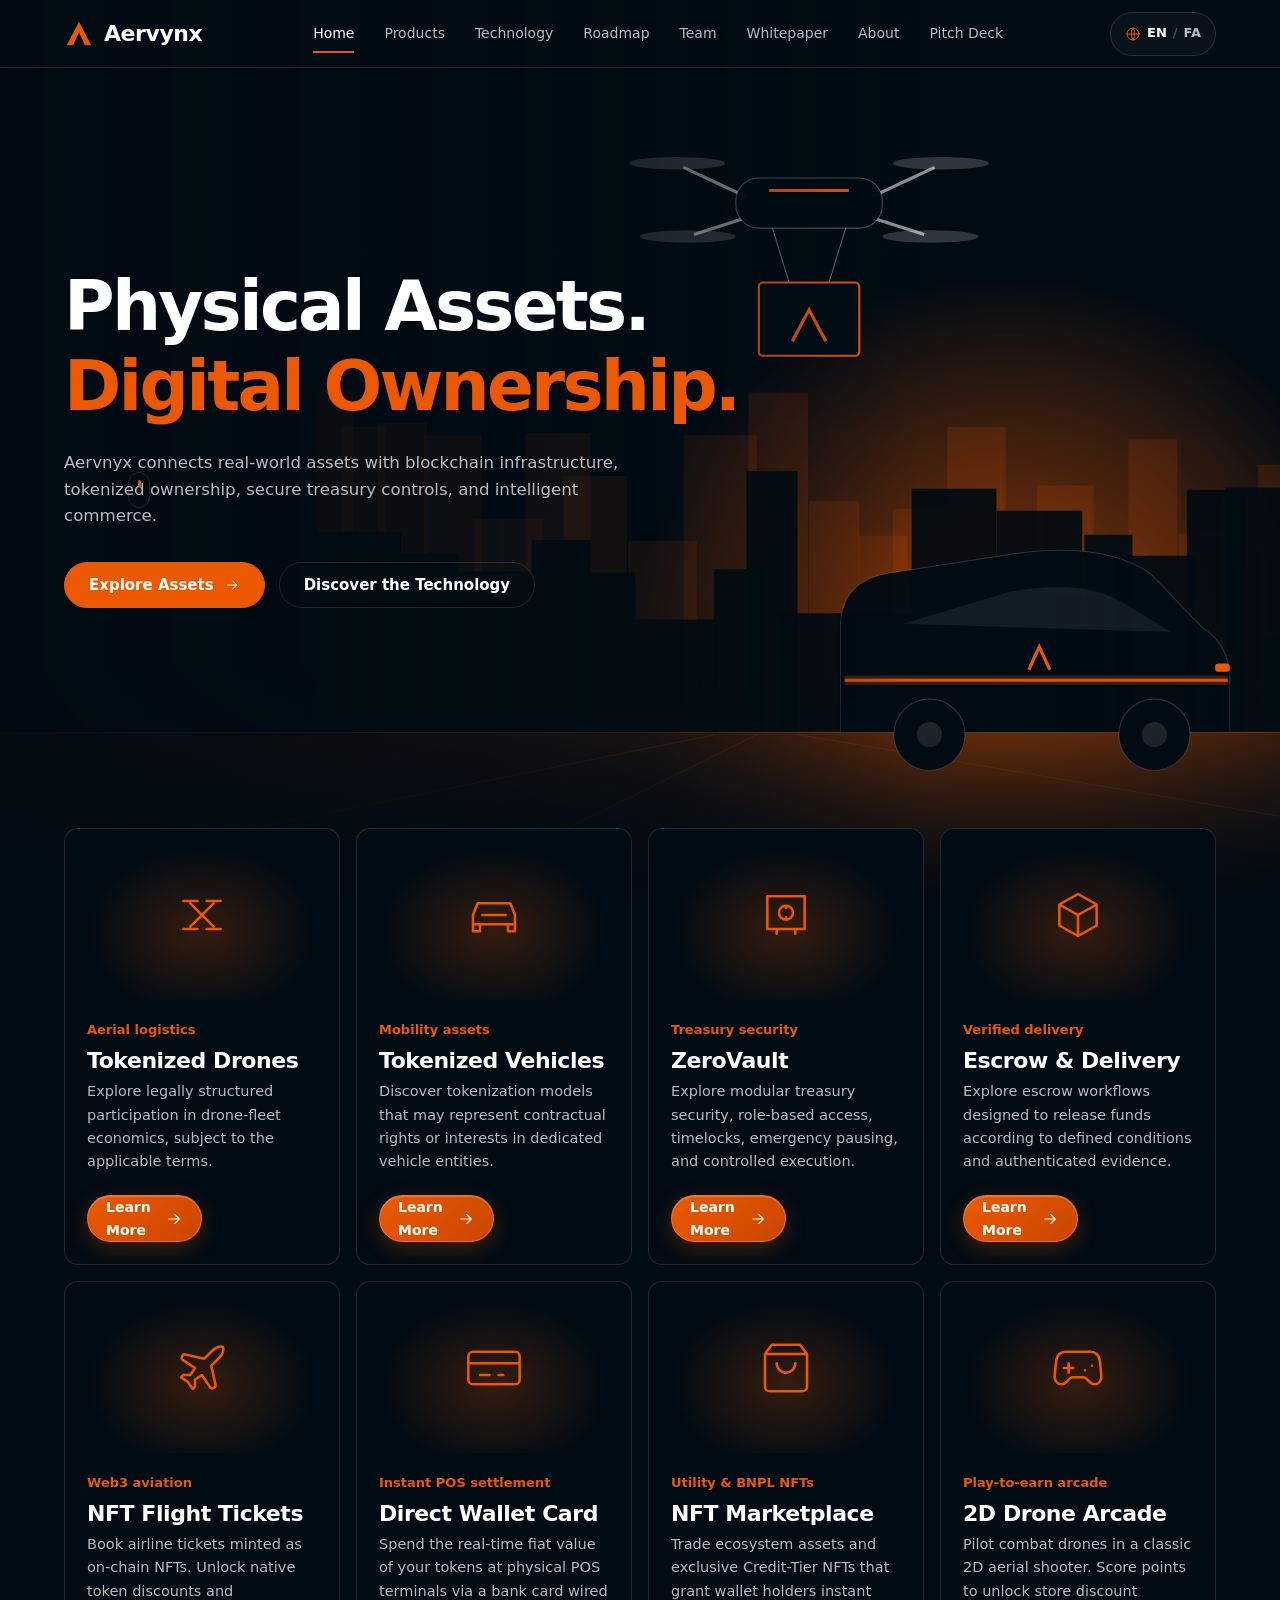
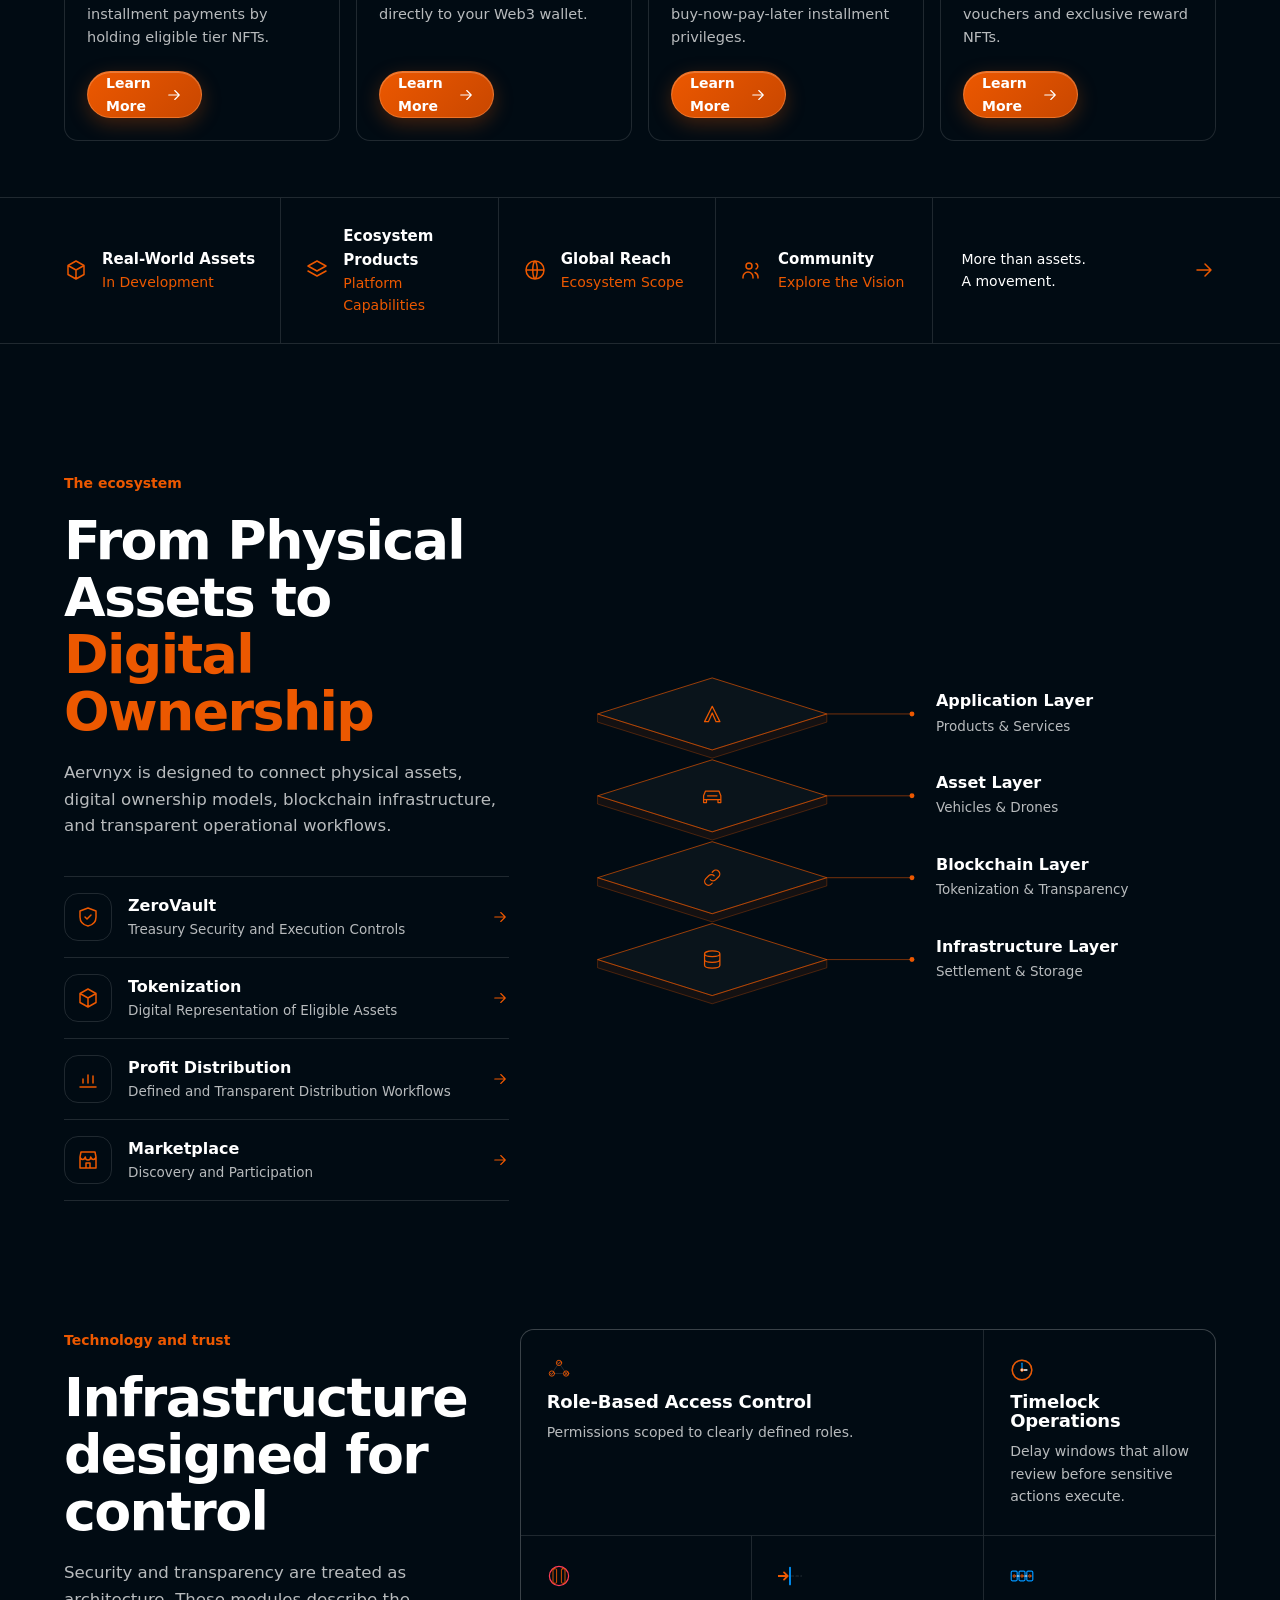
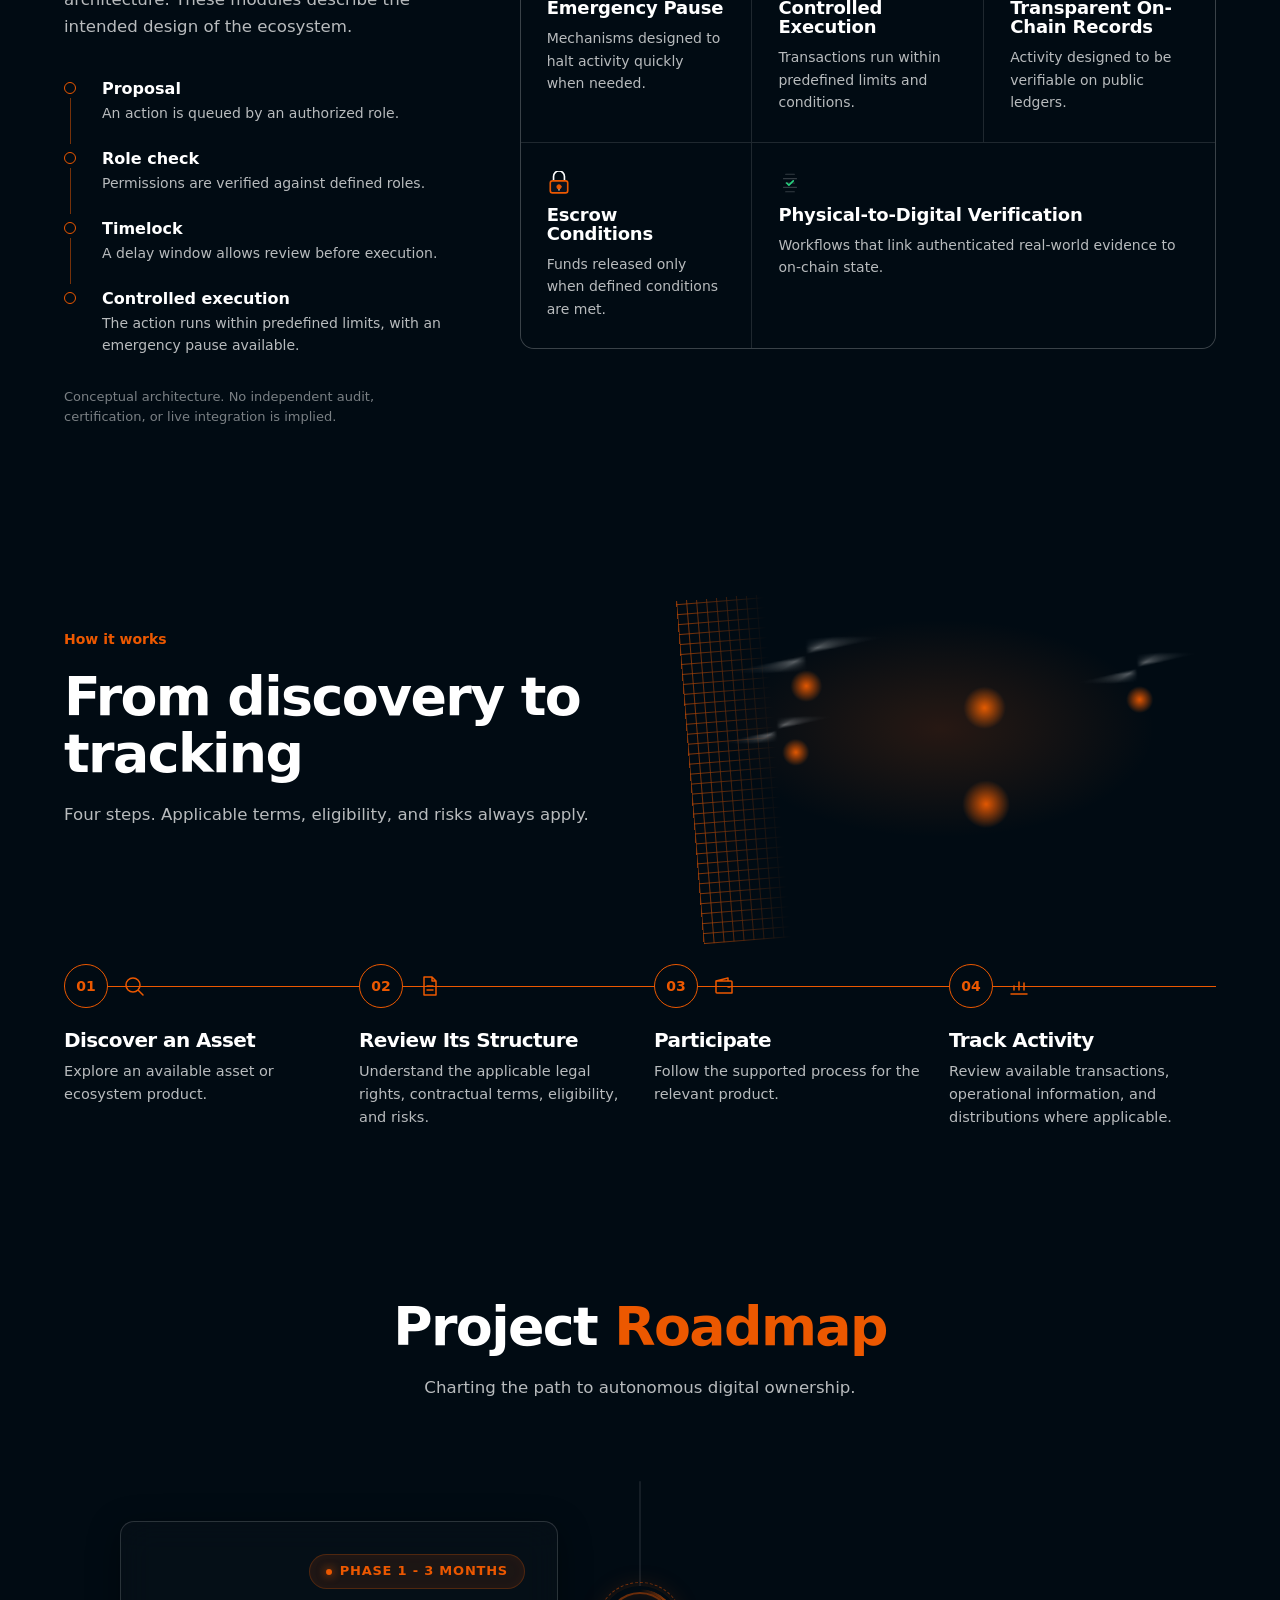
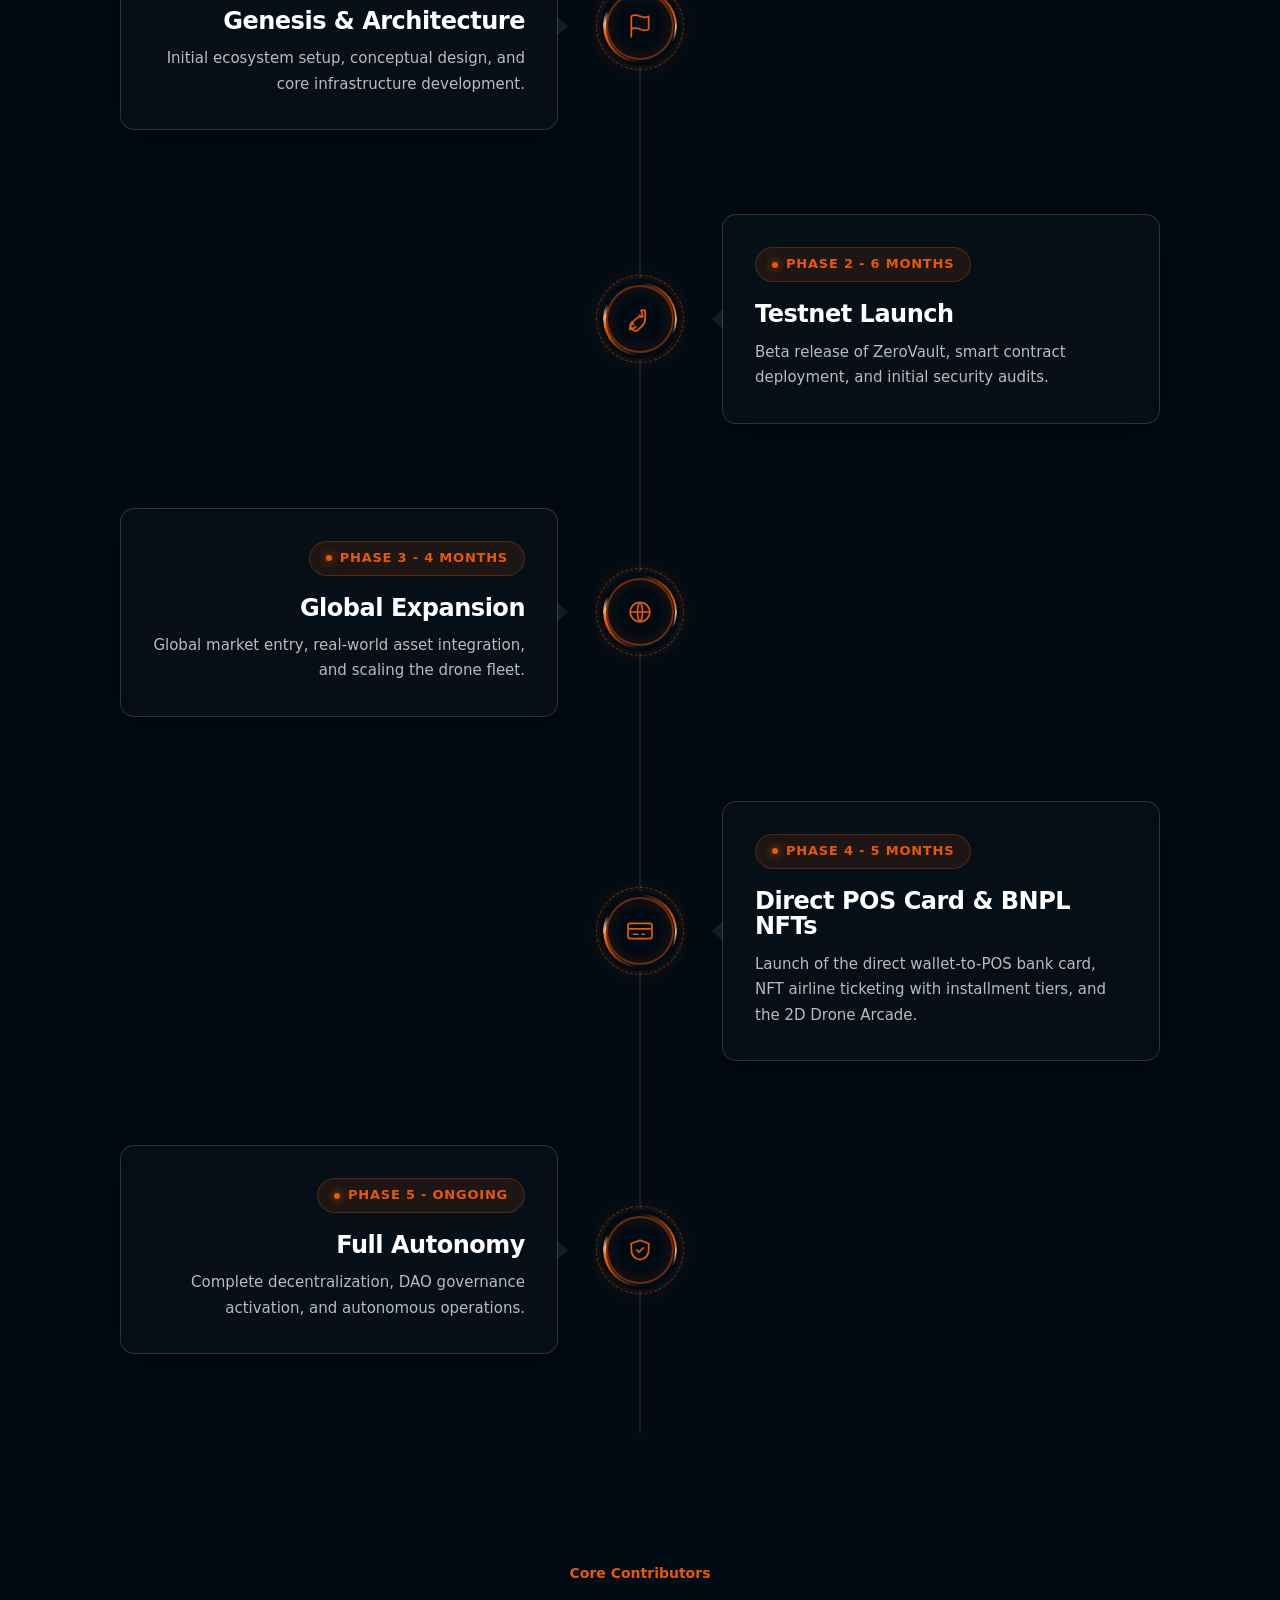
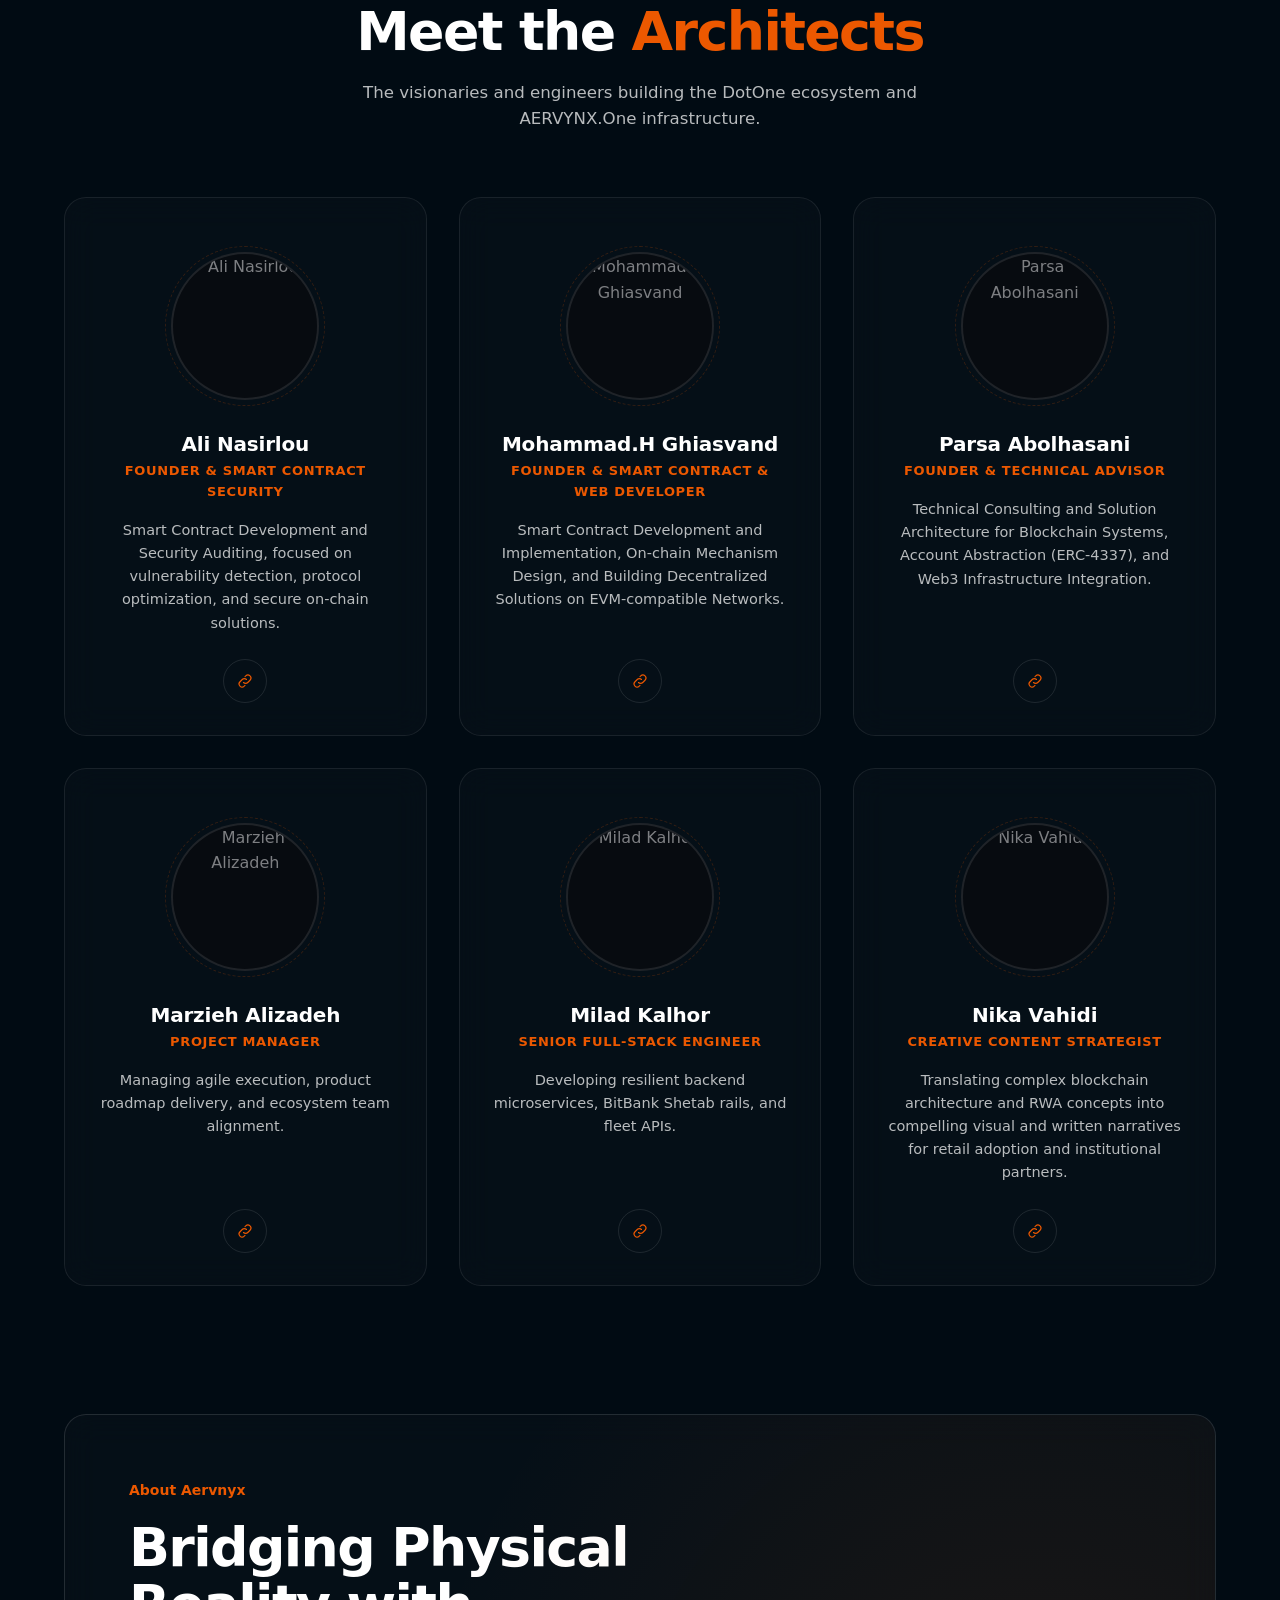
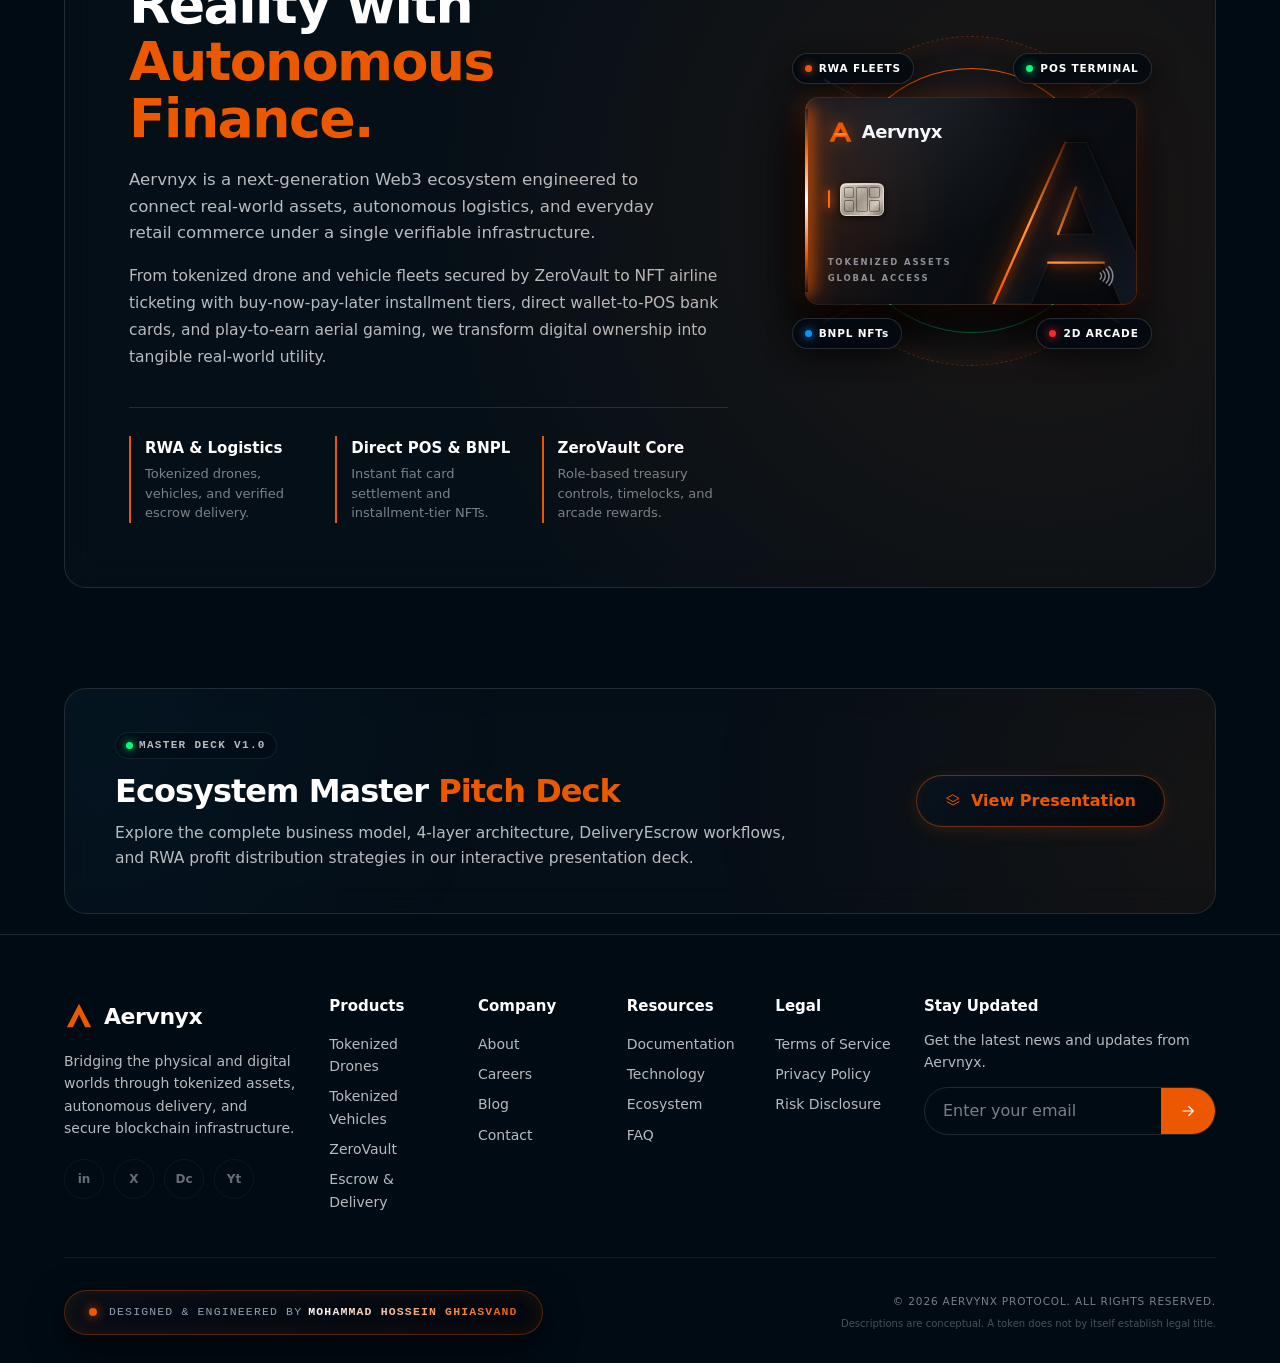
==== commit 704949a0: "Refactor(index.html):Making a Farsi version of page without cards and confige and main.js" ====
--- a/index.html
+++ b/index.html
@@ -5,8 +5,23 @@
 <meta name="viewport" content="width=device-width,initial-scale=1">
 <title>Aervynx — Physical Assets. Digital Ownership.</title>
 <meta name="description" content="Aervynx connects real-world assets with blockchain infrastructure, tokenized ownership, secure treasury controls, and intelligent commerce.">
+<!-- Replace with absolute URLs (https://your-domain/...) when you deploy -->
+<link rel="alternate" hreflang="en" href="index.html">
+<link rel="alternate" hreflang="fa" href="index-fa.html">
 <link rel="stylesheet" href="css/styles.css">
 <link rel="stylesheet" href="js/wallet.css">
+<script>
+/* Language switch (EN <-> FA): plain link between index.html and index-fa.html.
+   Keeps the current #section and remembers the choice. Runs in the capture phase so the
+   old in-page toggle in js/main.js (if any) cannot interfere. */
+document.addEventListener('click',function(e){
+ var a=e.target.closest&&e.target.closest('[data-lang-switch]');
+ if(!a)return;
+ e.stopPropagation();
+ try{localStorage.setItem('aervynx-lang',a.getAttribute('data-lang-switch'))}catch(_){}
+ a.href=a.getAttribute('href').split('#')[0]+location.hash;
+},true);
+</script>
 <script src="js/main.js" defer></script>
 <script src="js/wallet.js" defer></script>
 </head>
@@ -26,12 +41,12 @@
    <ul id="links"></ul>
    <!-- Header Action Buttons: Language Switcher & Wallet Connect -->
    <div class="menu__cta">
-    <button class="btn-lang" type="button" data-lang aria-label="Switch language">
+    <a class="btn-lang" href="index-fa.html" hreflang="fa" lang="fa" dir="ltr" data-lang data-lang-switch="fa" aria-label="Switch to Persian">
      <i data-i="globe"></i>
      <span class="lang-code active">EN</span>
      <span class="lang-sep">/</span>
      <span class="lang-code">FA</span>
-    </button>
+    </a>
     <!-- Wallet Connect: RainbowKit mounts the button here (js/wallet.js) -->
     <div id="wallet-root" style="display:contents"></div>
    </div>
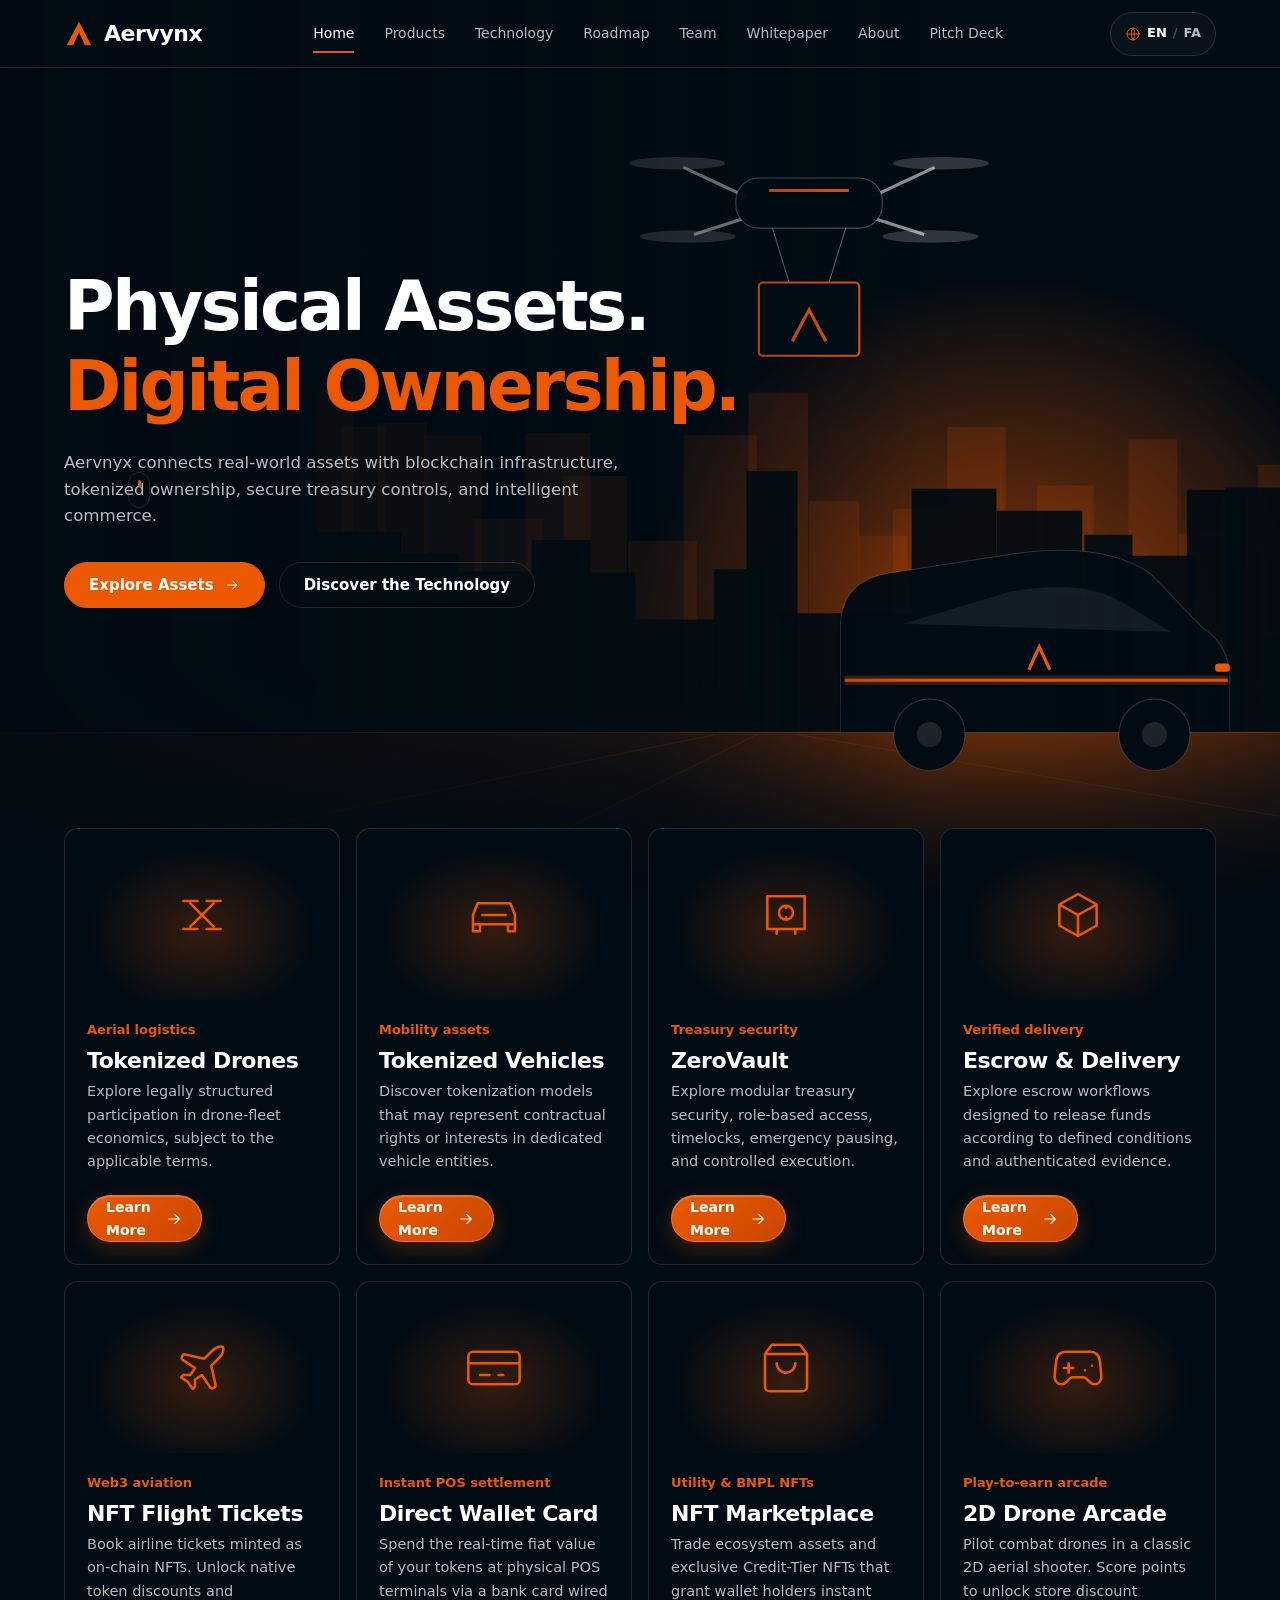
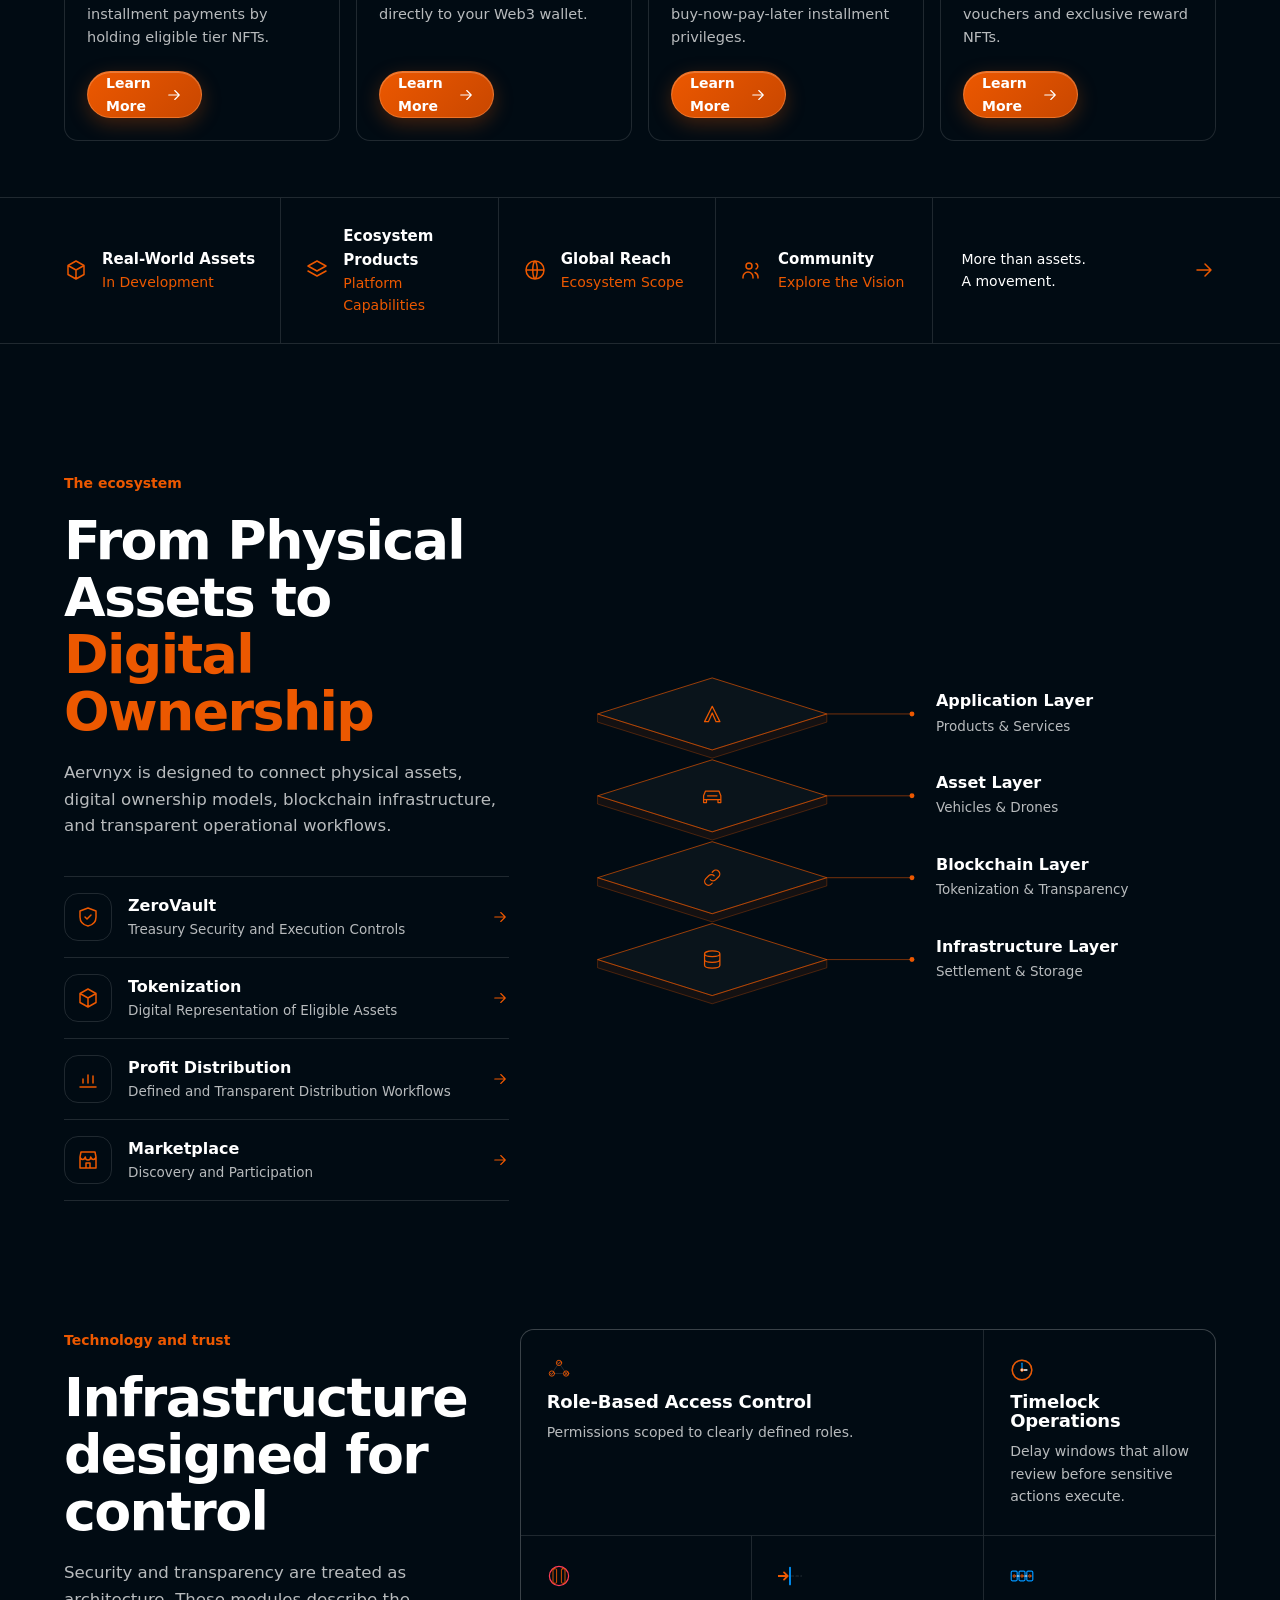
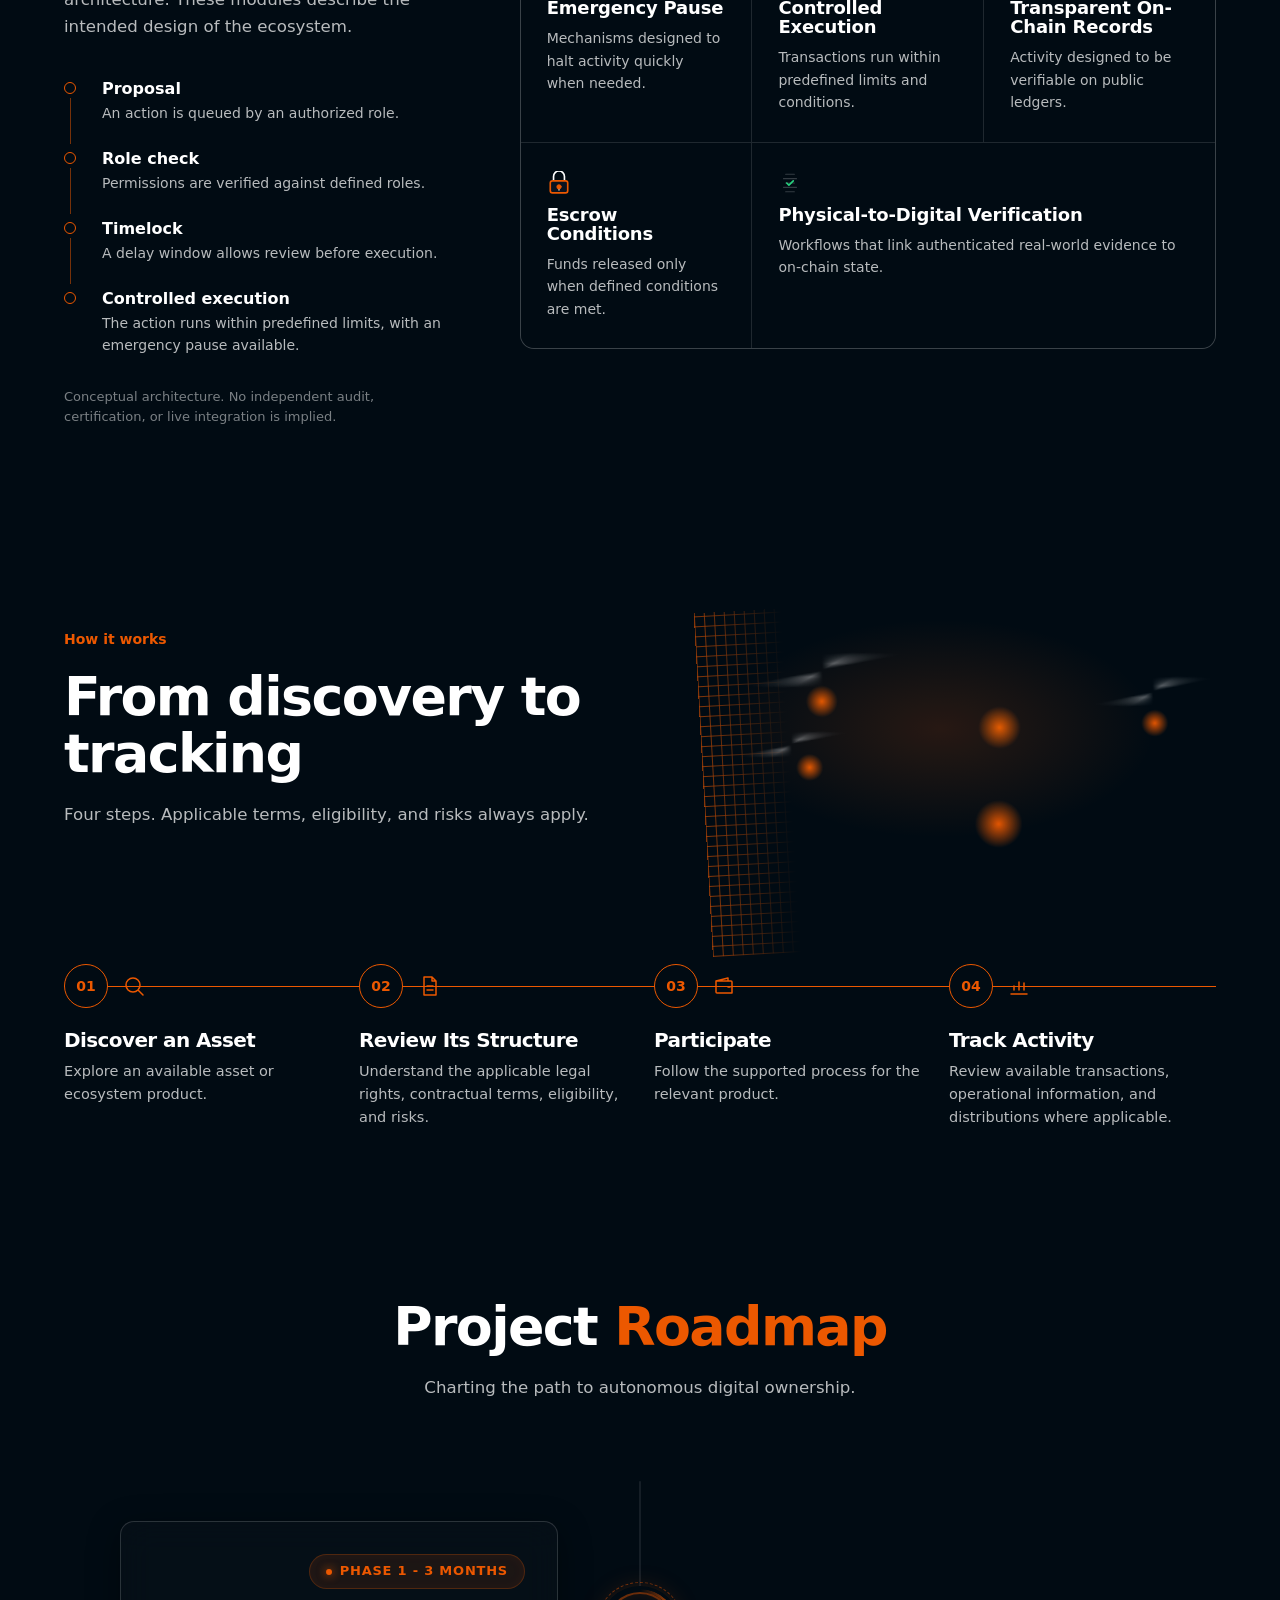
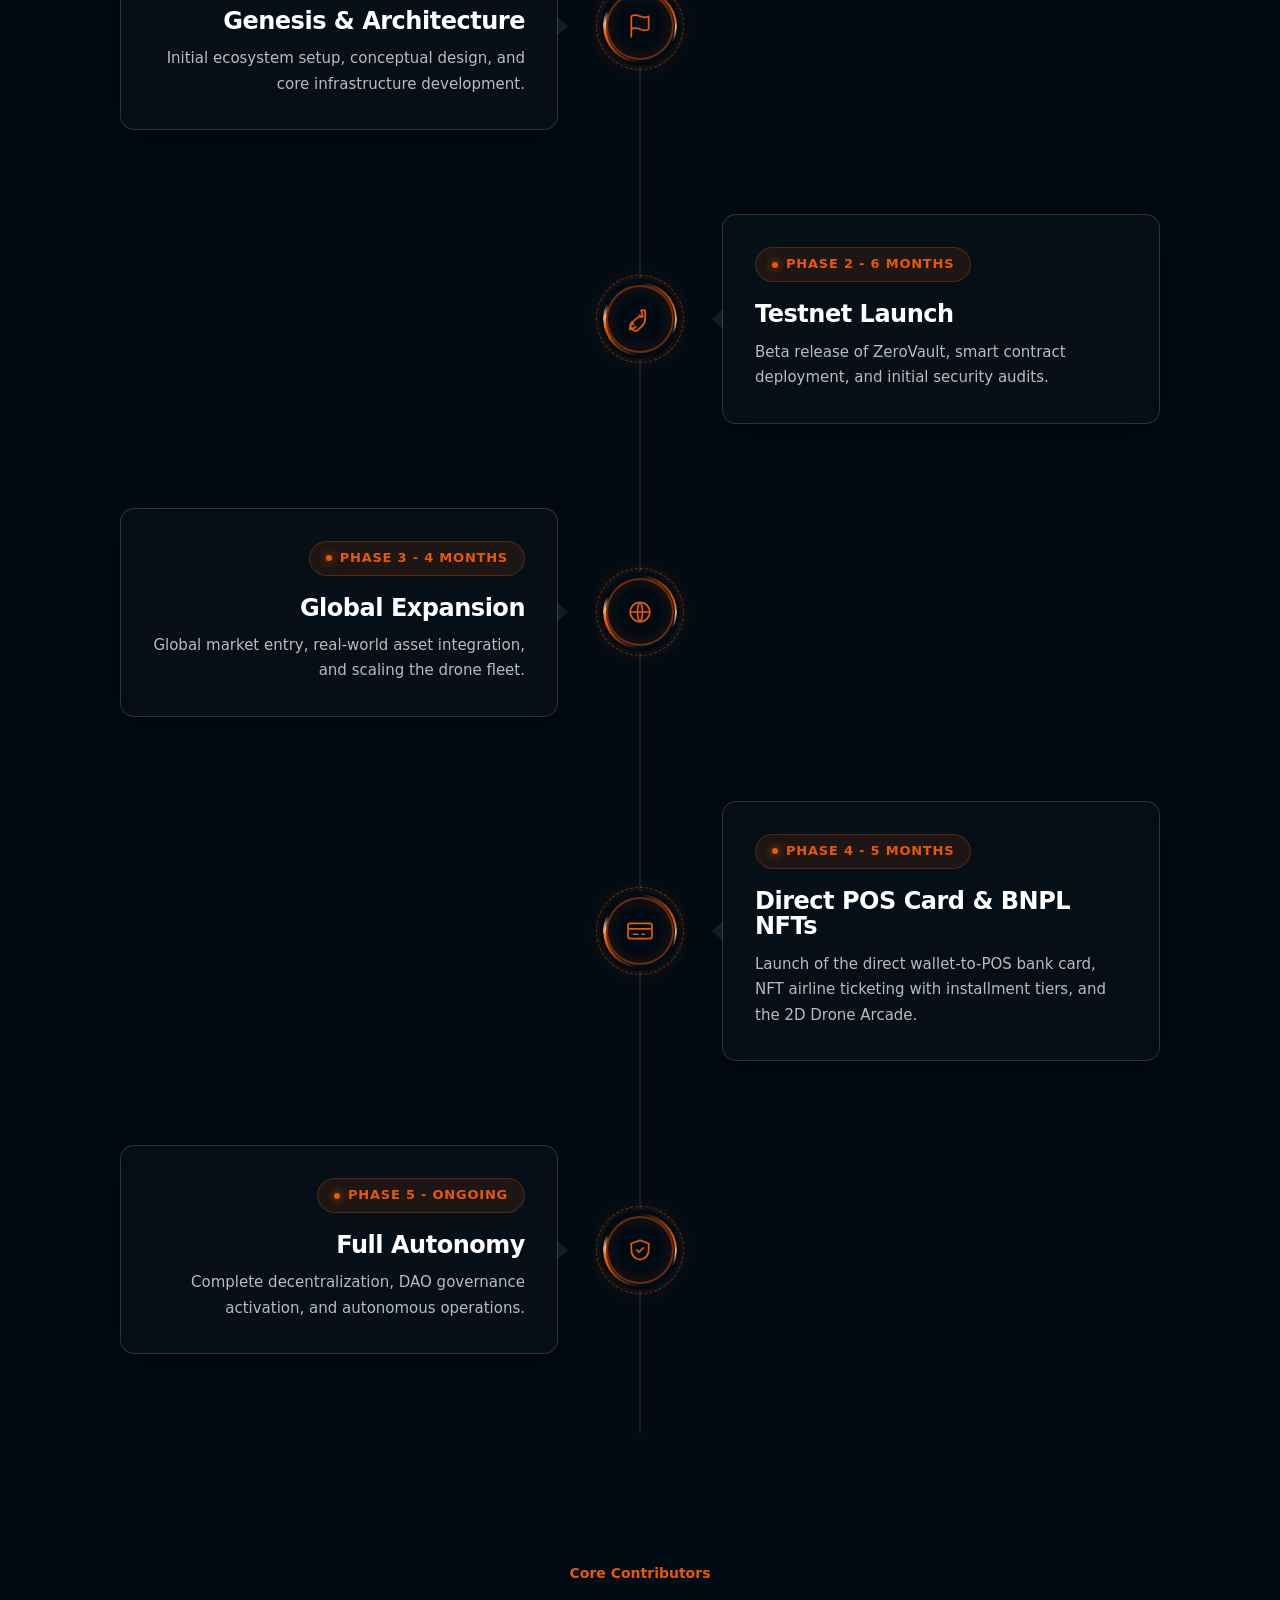
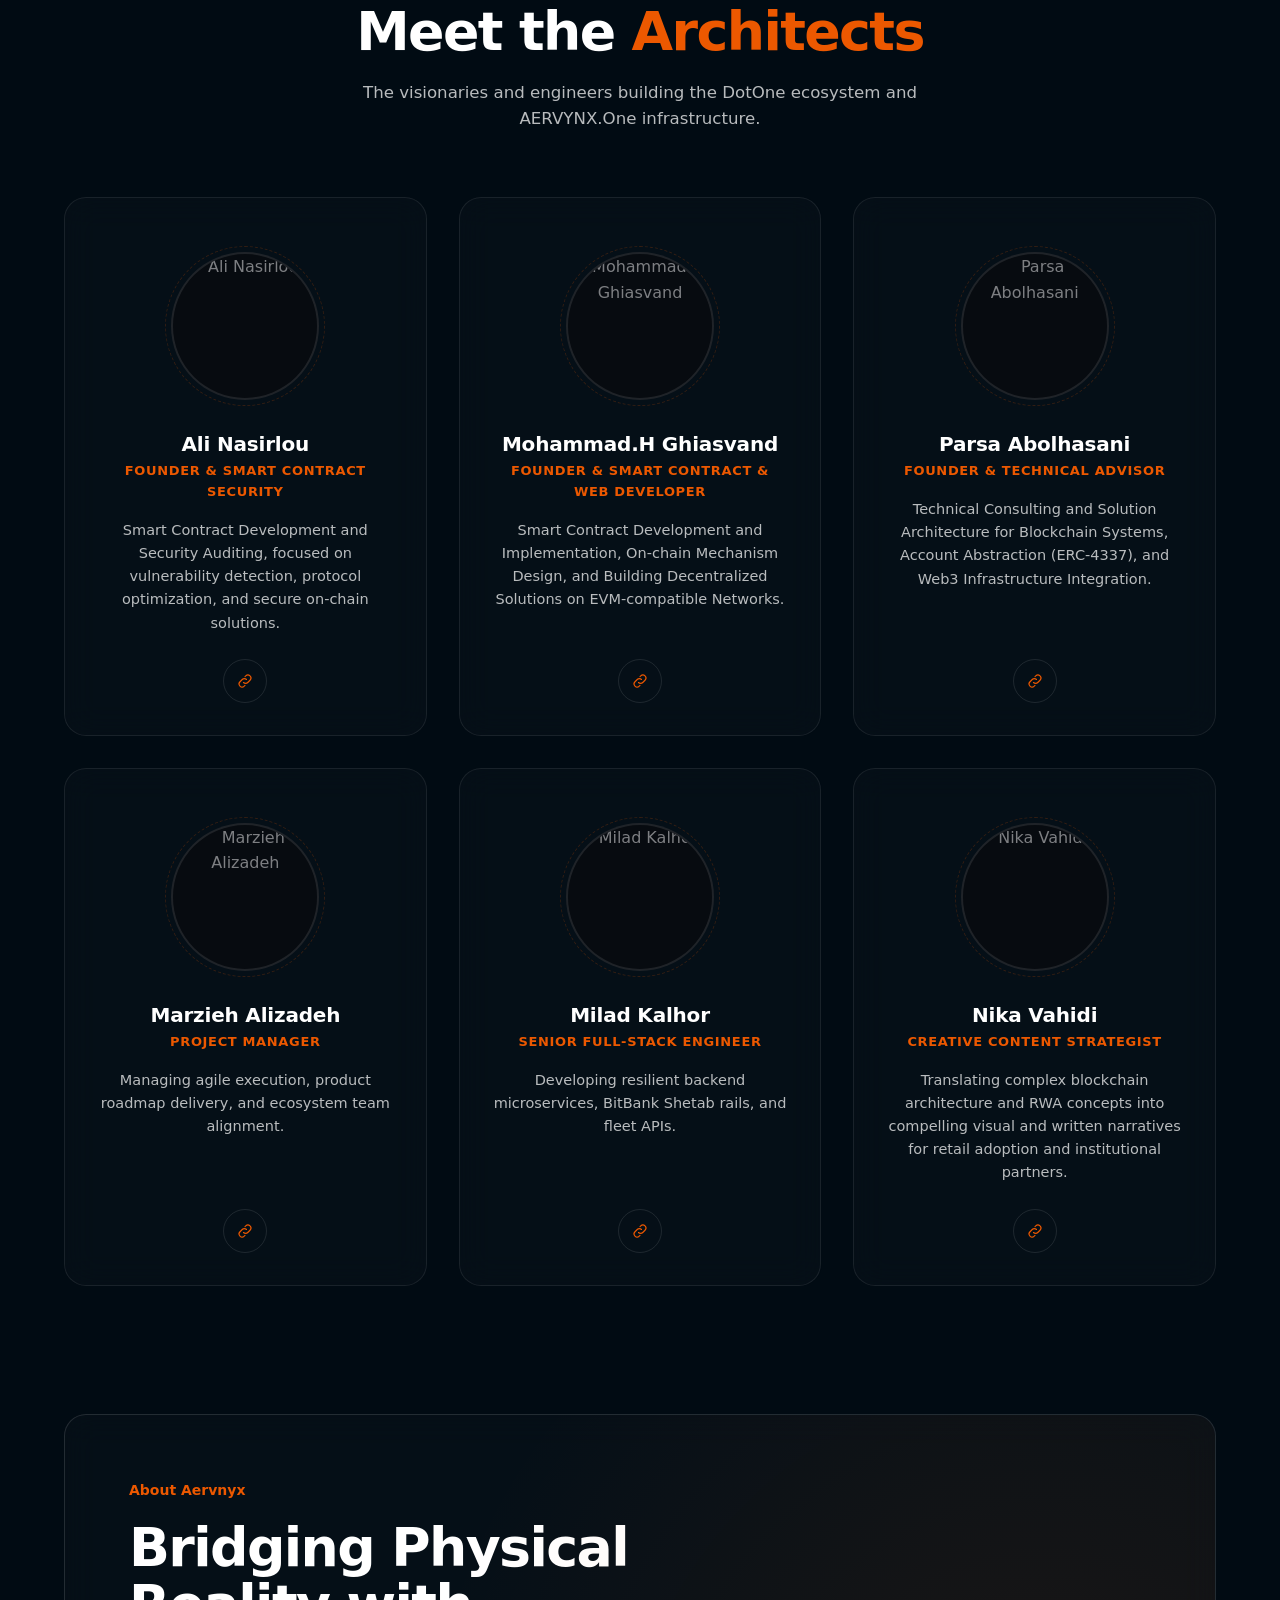
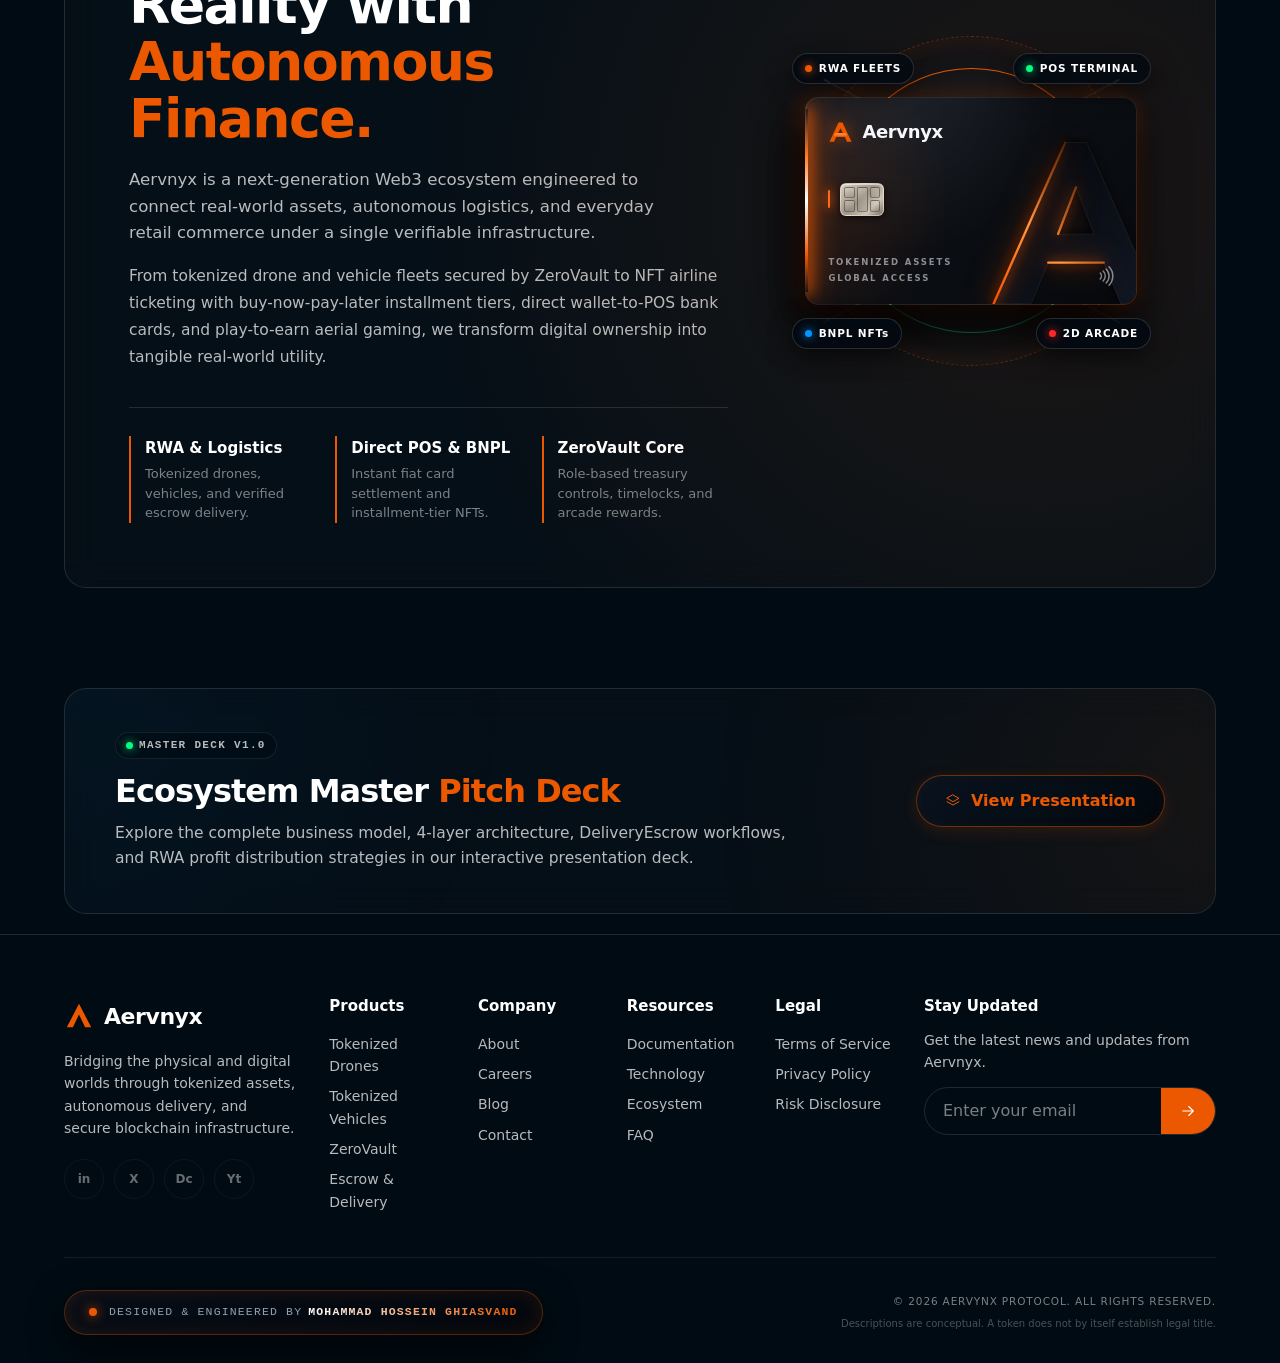
==== commit 68f7898b: "fix responsive" ====
--- a/index.html
+++ b/index.html
@@ -8,25 +8,227 @@
 <!-- Replace with absolute URLs (https://your-domain/...) when you deploy -->
 <link rel="alternate" hreflang="en" href="index.html">
 <link rel="alternate" hreflang="fa" href="index-fa.html">
+<link href="https://fonts.googleapis.com/css2?family=Vazirmatn:wght@400;500;600;700;800&display=swap" rel="stylesheet">
 <link rel="stylesheet" href="css/styles.css">
 <link rel="stylesheet" href="js/wallet.css">
-<script>
-/* Language switch (EN <-> FA): plain link between index.html and index-fa.html.
-   Keeps the current #section and remembers the choice. Runs in the capture phase so the
-   old in-page toggle in js/main.js (if any) cannot interfere. */
-document.addEventListener('click',function(e){
- var a=e.target.closest&&e.target.closest('[data-lang-switch]');
- if(!a)return;
- e.stopPropagation();
- try{localStorage.setItem('aervynx-lang',a.getAttribute('data-lang-switch'))}catch(_){}
- a.href=a.getAttribute('href').split('#')[0]+location.hash;
-},true);
-</script>
+<style>
+  html[lang="fa"] body {
+    font-family: "Vazirmatn", system-ui, -apple-system, sans-serif;
+  }
+  html[lang="fa"] h1,
+  html[lang="fa"] h2,
+  html[lang="fa"] h3,
+  html[lang="fa"] .lead,
+  html[lang="fa"] p {
+    letter-spacing: 0;
+  }
+  html[dir="rtl"] .btn [data-i="arrow"],
+  html[dir="rtl"] .card__go svg,
+  html[dir="rtl"] .m__more svg,
+  html[dir="rtl"] .feat svg:last-child,
+  html[dir="rtl"] .news button svg {
+    transform: scaleX(-1);
+  }
+/* =====================================================================
+     MOBILE & TABLET RESPONSIVE PATCH (FOR UNOPTIMIZED SECTIONS)
+  ===================================================================== */
+  html, body {
+    overflow-x: hidden;
+    max-width: 100%;
+  }
+
+  /* 1. Tablet Breakpoint (max-width: 1024px) */
+  @media (max-width: 1024px) {
+    /* Product Cards & Tech Grid: 2 Columns */
+    #cards.cards {
+      grid-template-columns: repeat(2, minmax(0, 1fr)) !important;
+      gap: 18px !important;
+    }
+    .eco,
+    .tech,
+    .how__head,
+    .about__box {
+      grid-template-columns: 1fr !important;
+      gap: 36px !important;
+    }
+    #team-grid.team__grid {
+      grid-template-columns: repeat(2, minmax(0, 1fr)) !important;
+    }
+  }
+
+  /* 2. Mobile Breakpoint (max-width: 768px) */
+  @media (max-width: 768px) {
+    /* Hero Section & Mobile Background Fit */
+    .hero {
+      min-height: 100svh;
+      padding-top: calc(var(--nav-h, 72px) + 28px) !important;
+      padding-bottom: 48px !important;
+    }
+    .hero__bg img {
+      width: 100% !important;
+      height: 100% !important;
+      object-fit: cover !important;
+      object-position: center center !important;
+    }
+    .hero__txt h1 {
+      font-size: clamp(32px, 9vw, 46px) !important;
+      line-height: 1.08 !important;
+    }
+
+    /* Metrics Strip: 2x2 Grid on Mobile */
+    #metrics {
+      display: grid !important;
+      grid-template-columns: 1fr 1fr !important;
+      gap: 12px !important;
+    }
+    #metrics .m__more {
+      grid-column: 1 / -1 !important;
+    }
+
+    /* Ecosystem Layered Diagram (#dia): Prevent Horizontal Overflow */
+    #dia.dia {
+      display: flex !important;
+      flex-direction: column !important;
+      align-items: center !important;
+      gap: 20px !important;
+      overflow: hidden !important;
+    }
+    #dia svg {
+      width: 100% !important;
+      max-width: 340px !important;
+      height: auto !important;
+    }
+    #dia .cn,
+    #dia .dt {
+      display: none !important;
+    }
+    #dia .dl {
+      width: 100% !important;
+      display: grid !important;
+      gap: 10px !important;
+    }
+
+    /* How It Works: Constrain Flying Drone & Stack 4 Steps */
+    #drone.drone {
+      width: 100% !important;
+      max-width: 320px !important;
+      margin-inline: auto !important;
+      overflow: hidden !important;
+    }
+    #steps.steps {
+      grid-template-columns: 1fr !important;
+      gap: 14px !important;
+    }
+
+    /* Roadmap: Collapse Alternating Timeline into Single-Sided Mobile Timeline */
+    .rm__line,
+    .rm__track {
+      left: 20px !important;
+      transform: none !important;
+    }
+    html[dir="rtl"] .rm__line,
+    html[dir="rtl"] .rm__track {
+      left: auto !important;
+      right: 20px !important;
+    }
+    .rm__item {
+      display: grid !important;
+      grid-template-columns: 40px 1fr !important;
+      gap: 14px !important;
+      align-items: flex-start !important;
+      margin-bottom: 24px !important;
+    }
+    .rm__item .rm__node {
+      grid-column: 1 !important;
+      grid-row: 1 !important;
+      margin: 0 auto !important;
+    }
+    .rm__item .rm__content {
+      grid-column: 2 !important;
+      grid-row: 1 !important;
+      width: 100% !important;
+      text-align: start !important;
+    }
+    .rm__item .rm__empty {
+      display: none !important;
+    }
+
+    /* About Us: Stack 3 Pillars & Scale 3D Holographic Card Scene for Mobile */
+    .about__box {
+      padding: 24px 18px !important;
+    }
+    .about__pillars {
+      grid-template-columns: 1fr !important;
+      gap: 12px !important;
+    }
+    .about__vis {
+      width: 100% !important;
+      overflow: hidden !important;
+      display: flex !important;
+      justify-content: center !important;
+    }
+    .holo-scene {
+      transform: scale(0.76) !important;
+      transform-origin: center center !important;
+      margin-block: -36px !important;
+    }
+
+    /* Pitch Deck CTA Box */
+    .deck-box {
+      flex-direction: column !important;
+      align-items: stretch !important;
+      text-align: start !important;
+      padding: 24px 20px !important;
+      gap: 20px !important;
+    }
+    .deck-action,
+    .deck-action .btn--deck {
+      width: 100% !important;
+      justify-content: center !important;
+    }
+
+    /* Footer Bottom Bar: Clean Stack on Mobile */
+    .foot__bot {
+      flex-direction: column !important;
+      align-items: center !important;
+      text-align: center !important;
+    }
+    .foot__bot > div:last-child {
+      text-align: center !important;
+      align-items: center !important;
+    }
+  }
+
+  /* 3. Small Phone Breakpoint (max-width: 560px) */
+  @media (max-width: 560px) {
+    #cards.cards,
+    #metrics,
+    .grid7,
+    #team-grid.team__grid {
+      grid-template-columns: 1fr !important;
+    }
+    .hero__txt .ctas {
+      display: flex !important;
+      flex-direction: column !important;
+      width: 100% !important;
+    }
+    .hero__txt .ctas .btn {
+      width: 100% !important;
+      justify-content: center !important;
+    }
+    .holo-scene {
+      transform: scale(0.64) !important;
+      margin-block: -54px !important;
+    }
+  }
+
+
+</style>
 <script src="js/main.js" defer></script>
 <script src="js/wallet.js" defer></script>
 </head>
 <body>
-<a class="skip" href="#main">Skip to content</a>
+<a class="skip" href="#main" data-i18n-en="Skip to content" data-i18n-fa="پرش به محتوای اصلی">Skip to content</a>
 <div id="top" aria-hidden="true"></div>
 
 <!-- ================================================
@@ -41,11 +243,11 @@
    <ul id="links"></ul>
    <!-- Header Action Buttons: Language Switcher & Wallet Connect -->
    <div class="menu__cta">
-    <a class="btn-lang" href="index-fa.html" hreflang="fa" lang="fa" dir="ltr" data-lang data-lang-switch="fa" aria-label="Switch to Persian">
+    <a class="btn-lang" href="#lang-switch" hreflang="fa" lang="fa" dir="ltr" data-lang data-lang-switch="fa" aria-label="Switch to Persian">
      <i data-i="globe"></i>
-     <span class="lang-code active">EN</span>
+     <span class="lang-code active" data-lang-code="en">EN</span>
      <span class="lang-sep">/</span>
-     <span class="lang-code">FA</span>
+     <span class="lang-code" data-lang-code="fa">FA</span>
     </a>
     <!-- Wallet Connect: RainbowKit mounts the button here (js/wallet.js) -->
     <div id="wallet-root" style="display:contents"></div>
@@ -97,11 +299,11 @@
  <div class="wrap hero__in">
   <div class="hero__txt">
    
-   <h1><span class="ln"><span style="--d:300">Physical Assets.</span></span><span class="ln"><span style="--d:450"><em>Digital Ownership.</em></span></span></h1>
-   <p class="lead fx" style="--d:750">Aervnyx connects real-world assets with blockchain infrastructure, tokenized ownership, secure treasury controls, and intelligent commerce.</p>
+   <h1><span class="ln"><span style="--d:300" data-i18n-en="Physical Assets." data-i18n-fa="دارایی‌های فیزیکی.">Physical Assets.</span></span><span class="ln"><span style="--d:450"><em data-i18n-en="Digital Ownership." data-i18n-fa="مالکیت دیجیتال.">Digital Ownership.</em></span></span></h1>
+   <p class="lead fx" style="--d:750" data-i18n-en="Aervnyx connects real-world assets with blockchain infrastructure, tokenized ownership, secure treasury controls, and intelligent commerce." data-i18n-fa="اکوسیستم Aervynx دارایی‌های دنیای واقعی را به زیرساخت بلاکچین، مالکیت توکنایزشده، کنترل‌های امن خزانه‌داری و تجارت هوشمند متصل می‌کند.">Aervnyx connects real-world assets with blockchain infrastructure, tokenized ownership, secure treasury controls, and intelligent commerce.</p>
    <div class="ctas fx" style="--d:900">
-    <a class="btn" href="#products">Explore Assets <i data-i="arrow"></i></a>
-    <a class="btn btn--ghost" href="#technology">Discover the Technology</a>
+    <a class="btn" href="#products"><span data-i18n-en="Explore Assets" data-i18n-fa="بررسی محصولات">Explore Assets</span> <i data-i="arrow"></i></a>
+    <a class="btn btn--ghost" href="#technology" data-i18n-en="Discover the Technology" data-i18n-fa="آشنایی با فناوری">Discover the Technology</a>
    </div>
   </div>
  
@@ -133,9 +335,9 @@
 <section class="wrap sec" id="ecosystem" data-nav>
  <div class="eco">
   <div>
-   <span class="eyebrow rv">The ecosystem</span>
-   <h2 class="rv">From Physical Assets to <em>Digital Ownership</em></h2>
-   <p class="lead rv">Aervnyx is designed to connect physical assets, digital ownership models, blockchain infrastructure, and transparent operational workflows.</p>
+   <span class="eyebrow rv" data-i18n-en="The ecosystem" data-i18n-fa="معماری اکوسیستم">The ecosystem</span>
+   <h2 class="rv" data-i18n-html-en="From Physical Assets to <em>Digital Ownership</em>" data-i18n-html-fa="از دارایی‌های فیزیکی تا <em>مالکیت دیجیتال</em>">From Physical Assets to <em>Digital Ownership</em></h2>
+   <p class="lead rv" data-i18n-en="Aervnyx is designed to connect physical assets, digital ownership models, blockchain infrastructure, and transparent operational workflows." data-i18n-fa="اکوسیستم Aervynx به‌گونه‌ای مهندسی شده است که دارایی‌های فیزیکی، مدل‌های مالکیت دیجیتال، زیرساخت بلاکچین و فرآیندهای عملیاتی شفاف را در یک شبکه واحد به هم پیوند دهد.">Aervnyx is designed to connect physical assets, digital ownership models, blockchain infrastructure, and transparent operational workflows.</p>
    <ul class="feat rv" id="feat"></ul>
   </div>
   <div class="dia" id="dia"><div class="eco__bg" data-asset="ecosystemGlobe" data-alt="" aria-hidden="true"></div></div>
@@ -150,16 +352,16 @@
 <section class="wrap sec" id="technology" data-nav>
  <div class="tech">
   <div>
-   <span class="eyebrow rv">Technology and trust</span>
-   <h2 class="rv">Infrastructure designed for control</h2>
-   <p class="lead rv">Security and transparency are treated as architecture. These modules describe the intended design of the ecosystem.</p>
+   <span class="eyebrow rv" data-i18n-en="Technology and trust" data-i18n-fa="فناوری و معماری اعتماد">Technology and trust</span>
+   <h2 class="rv" data-i18n-en="Infrastructure designed for control" data-i18n-fa="زیرساختی مهندسی‌شده برای کنترل و امنیت">Infrastructure designed for control</h2>
+   <p class="lead rv" data-i18n-en="Security and transparency are treated as architecture. These modules describe the intended design of the ecosystem." data-i18n-fa="در Aervynx، امنیت و شفافیت در سطح معماری پایه تعریف شده‌اند. ماژول‌های زیر ساختار کنترلی و فنی اکوسیستم را تشریح می‌کنند.">Security and transparency are treated as architecture. These modules describe the intended design of the ecosystem.</p>
    <ol class="flow rv" aria-label="Controlled execution flow">
-    <li><b>Proposal</b><span>An action is queued by an authorized role.</span></li>
-    <li><b>Role check</b><span>Permissions are verified against defined roles.</span></li>
-    <li><b>Timelock</b><span>A delay window allows review before execution.</span></li>
-    <li><b>Controlled execution</b><span>The action runs within predefined limits, with an emergency pause available.</span></li>
+    <li><b data-i18n-en="Proposal" data-i18n-fa="ثبت پیشنهاد (Proposal)">Proposal</b><span data-i18n-en="An action is queued by an authorized role." data-i18n-fa="عملیات موردنظر توسط نقش مجاز در صف بررسی و اجرا ثبت می‌شود.">An action is queued by an authorized role.</span></li>
+    <li><b data-i18n-en="Role check" data-i18n-fa="بررسی دسترسی (Role Check)">Role check</b><span data-i18n-en="Permissions are verified against defined roles." data-i18n-fa="مجوزهای اجرا با نقش‌های تعریف‌شده در قرارداد هوشمند تطبیق داده می‌شوند.">Permissions are verified against defined roles.</span></li>
+    <li><b data-i18n-en="Timelock" data-i18n-fa="قفل زمانی (Timelock)">Timelock</b><span data-i18n-en="A delay window allows review before execution." data-i18n-fa="پنجره تأخیر زمانی، امکان بازبینی امنیتی پیش از اجرای نهایی را فراهم می‌سازد.">A delay window allows review before execution.</span></li>
+    <li><b data-i18n-en="Controlled execution" data-i18n-fa="اجرای کنترل‌شده">Controlled execution</b><span data-i18n-en="The action runs within predefined limits, with an emergency pause available." data-i18n-fa="عملیات در چارچوب سقف‌های مجاز اجرا شده و مکانیزم توقف اضطراری همواره در دسترس است.">The action runs within predefined limits, with an emergency pause available.</span></li>
    </ol>
-   <p class="note">Conceptual architecture. No independent audit, certification, or live integration is implied.</p>
+   <p class="note" data-i18n-en="Conceptual architecture. No independent audit, certification, or live integration is implied." data-i18n-fa="معماری مفهومی؛ این بخش به منزله ممیزی مستقل، گواهی رسمی یا یکپارچه‌سازی عملیاتی نهایی نیست.">Conceptual architecture. No independent audit, certification, or live integration is implied.</p>
   </div>
   <div class="grid7" id="tech"></div>
  </div>
@@ -172,9 +374,9 @@
 <section class="wrap sec" id="how" data-nav>
  <div class="how__head">
   <div>
-   <span class="eyebrow rv">How it works</span>
-   <h2 class="rv">From discovery to tracking</h2>
-   <p class="lead rv">Four steps. Applicable terms, eligibility, and risks always apply.</p>
+   <span class="eyebrow rv" data-i18n-en="How it works" data-i18n-fa="نحوه عملکرد چرخه">How it works</span>
+   <h2 class="rv" data-i18n-en="From discovery to tracking" data-i18n-fa="از انتخاب دارایی تا پایش عملکرد">From discovery to tracking</h2>
+   <p class="lead rv" data-i18n-en="Four steps. Applicable terms, eligibility, and risks always apply." data-i18n-fa="چهار گام ساختاریافته؛ همواره تابع شرایط قراردادی، احراز صلاحیت و ملاحظات ریسک.">Four steps. Applicable terms, eligibility, and risks always apply.</p>
   </div>
   <div class="drone rv" id="drone" role="img" aria-label="Animated Aervnyx delivery drone carrying a branded cargo case">
    <div class="drone__glow" aria-hidden="true"></div>
@@ -206,9 +408,9 @@
 ================================================= -->
 <section class="wrap sec" id="roadmap" data-nav>
  <div class="rm__head">
-  <span class="eyebrow rv">Our Journey</span>
-  <h2 class="rv">Project <em>Roadmap</em></h2>
-  <p class="lead rv">Charting the path to autonomous digital ownership.</p>
+  <span class="eyebrow rv" data-i18n-en="Our Journey" data-i18n-fa="مسیر توسعه">Our Journey</span>
+  <h2 class="rv" data-i18n-html-en="Project <em>Roadmap</em>" data-i18n-html-fa="نقشه راه <em>پروژه</em>">Project <em>Roadmap</em></h2>
+  <p class="lead rv" data-i18n-en="Charting the path to autonomous digital ownership." data-i18n-fa="ترسیم گام‌های اجرایی به سوی مالکیت دیجیتال و زیرساخت خودکار.">Charting the path to autonomous digital ownership.</p>
  </div>
  <div class="rm" id="roadmap-wrapper">
    <div class="rm__line"></div>
@@ -223,9 +425,9 @@
 ================================================= -->
 <section class="wrap sec" id="team" data-nav>
  <div class="team__head">
-  <span class="eyebrow rv">Core Contributors</span>
-  <h2 class="rv">Meet the <em>Architects</em></h2>
-  <p class="lead rv">The visionaries and engineers building the DotOne ecosystem and AERVYNX.One infrastructure.</p>
+  <span class="eyebrow rv" data-i18n-en="Core Contributors" data-i18n-fa="اعضای کلیدی">Core Contributors</span>
+  <h2 class="rv" data-i18n-html-en="Meet the <em>Architects</em>" data-i18n-html-fa="تیم <em>معماران پروژه</em>">Meet the <em>Architects</em></h2>
+  <p class="lead rv" data-i18n-en="The visionaries and engineers building the DotOne ecosystem and AERVYNX.One infrastructure." data-i18n-fa="متخصصان و مهندسانی که اکوسیستم DotOne و زیرساخت یکپارچه AERVYNX.One را توسعه می‌دهند.">The visionaries and engineers building the DotOne ecosystem and AERVYNX.One infrastructure.</p>
  </div>
  <div class="team__grid" id="team-grid"></div>
 </section>
@@ -239,22 +441,22 @@
  <div class="about__box rv">
   <!-- Left Column: Institutional About Text & 3 Pillars -->
   <div class="about__txt">
-   <span class="eyebrow">About Aervnyx</span>
-   <h2>Bridging Physical Reality with <em>Autonomous Finance.</em></h2>
-   <p class="lead">Aervnyx is a next-generation Web3 ecosystem engineered to connect real-world assets, autonomous logistics, and everyday retail commerce under a single verifiable infrastructure.</p>
-   <p class="about__desc">From tokenized drone and vehicle fleets secured by ZeroVault to NFT airline ticketing with buy-now-pay-later installment tiers, direct wallet-to-POS bank cards, and play-to-earn aerial gaming, we transform digital ownership into tangible real-world utility.</p>
+   <span class="eyebrow" data-i18n-en="About Aervnyx" data-i18n-fa="درباره Aervynx">About Aervnyx</span>
+   <h2 data-i18n-html-en="Bridging Physical Reality with <em>Autonomous Finance.</em>" data-i18n-html-fa="پیوند دنیای فیزیکی با <em>مالیه خودکار و هوشمند.</em>">Bridging Physical Reality with <em>Autonomous Finance.</em></h2>
+   <p class="lead" data-i18n-en="Aervnyx is a next-generation Web3 ecosystem engineered to connect real-world assets, autonomous logistics, and everyday retail commerce under a single verifiable infrastructure." data-i18n-fa="پروتکل Aervynx نسل جدیدی از اکوسیستم‌های Web3 است که دارایی‌های دنیای واقعی (RWA)، لجستیک خودکار و تجارت روزمره را در یک زیرساخت واحد و قابل‌راستی‌آزمایی به هم متصل می‌کند.">Aervnyx is a next-generation Web3 ecosystem engineered to connect real-world assets, autonomous logistics, and everyday retail commerce under a single verifiable infrastructure.</p>
+   <p class="about__desc" data-i18n-en="From tokenized drone and vehicle fleets secured by ZeroVault to NFT airline ticketing with buy-now-pay-later installment tiers, direct wallet-to-POS bank cards, and play-to-earn aerial gaming, we transform digital ownership into tangible real-world utility." data-i18n-fa="از ناوگان‌های پهپادی و خودرویی توکنایزشده تحت حفاظت ZeroVault تا بلیت‌های پرواز NFT با قابلیت خرید اقساطی (BNPL)، کارت‌های بانکی متصل به پایانه فروشگاهی (POS) و بازی آرکید هوایی، ما مالکیت دیجیتال را به کاربرد ملموس در دنیای واقعی تبدیل می‌کنیم.">From tokenized drone and vehicle fleets secured by ZeroVault to NFT airline ticketing with buy-now-pay-later installment tiers, direct wallet-to-POS bank cards, and play-to-earn aerial gaming, we transform digital ownership into tangible real-world utility.</p>
    <div class="about__pillars">
     <div class="about__pillar">
-     <b>RWA &amp; Logistics</b>
-     <span>Tokenized drones, vehicles, and verified escrow delivery.</span>
+     <b data-i18n-en="RWA & Logistics" data-i18n-fa="دارایی‌های واقعی و لجستیک">RWA & Logistics</b>
+     <span data-i18n-en="Tokenized drones, vehicles, and verified escrow delivery." data-i18n-fa="پهپادها و خودروهای توکنایزشده همراه با تحویل مبتنی بر اسکروی هوشمند.">Tokenized drones, vehicles, and verified escrow delivery.</span>
     </div>
     <div class="about__pillar">
-     <b>Direct POS &amp; BNPL</b>
-     <span>Instant fiat card settlement and installment-tier NFTs.</span>
+     <b data-i18n-en="Direct POS & BNPL" data-i18n-fa="پرداخت مستقیم POS و خرید اقساطی">Direct POS & BNPL</b>
+     <span data-i18n-en="Instant fiat card settlement and installment-tier NFTs." data-i18n-fa="تسویه آنی فیات در پایانه فروشگاهی و اعتبار اقساطی مبتنی بر NFT.">Instant fiat card settlement and installment-tier NFTs.</span>
     </div>
     <div class="about__pillar">
-     <b>ZeroVault Core</b>
-     <span>Role-based treasury controls, timelocks, and arcade rewards.</span>
+     <b data-i18n-en="ZeroVault Core" data-i18n-fa="هسته امنیتی ZeroVault">ZeroVault Core</b>
+     <span data-i18n-en="Role-based treasury controls, timelocks, and arcade rewards." data-i18n-fa="کنترل خزانه‌داری مبتنی بر نقش، قفل‌های زمانی و سیستم پاداش بازی.">Role-based treasury controls, timelocks, and arcade rewards.</span>
     </div>
    </div>
   </div>
@@ -383,40 +585,21 @@
   <div class="deck-txt">
    <div class="deck-tag">
     <i class="node-led node-led--green" style="margin-right: 6px;"></i>
-    MASTER DECK V1.0
+    <span data-i18n-en="MASTER DECK V1.0" data-i18n-fa="ارائه جامع نسخه ۱.۰">MASTER DECK V1.0</span>
    </div>
-   <h3>Ecosystem Master <em>Pitch Deck</em></h3>
-   <p>Explore the complete business model, 4-layer architecture, DeliveryEscrow workflows, and RWA profit distribution strategies in our interactive presentation deck.</p>
+   <h3 data-i18n-html-en="Ecosystem Master <em>Pitch Deck</em>" data-i18n-html-fa="فایل ارائه جامع <em>اکوسیستم (Pitch Deck)</em>">Ecosystem Master <em>Pitch Deck</em></h3>
+   <p data-i18n-en="Explore the complete business model, 4-layer architecture, DeliveryEscrow workflows, and RWA profit distribution strategies in our interactive presentation deck." data-i18n-fa="مدل کسب‌وکار، معماری چهارلایه، چرخه کاری DeliveryEscrow و استراتژی‌های تسهیم سود دارایی‌های واقعی (RWA) را در فایل ارائه تعاملی ما بررسی کنید.">Explore the complete business model, 4-layer architecture, DeliveryEscrow workflows, and RWA profit distribution strategies in our interactive presentation deck.</p>
   </div>
 
   <!-- Right Side: Glowing Button Action -->
   <div class="deck-action">
   <a href="aervynx_one_pitch_deck.html" target="_blank" class="btn btn--deck" aria-label="Open Aervnyx Pitch Deck">
     <i data-i="layers"></i>
-    <span>View Presentation</span>
+    <span data-i18n-en="View Presentation" data-i18n-fa="مشاهده پیچ‌دک">View Presentation</span>
    </a>
   </div>
  </div>
 </section>
-
-<!-- ================================================
-     SECTION 11: FINAL CTA
-================================================= -->
-<!-- <section class="cta" id="cta"> -->
-    
-<!-- ================================================
-     SECTION 08: FINAL CTA
-     EDIT: heading, copy, buttons. Image: AERVNYX_ASSETS.finalCTA.
-================================================= -->
-<!-- <section class="cta" id="cta">
- <div class="cta__bg" data-asset="finalCTA" data-alt="" aria-hidden="true"></div>
- <div class="wrap rv">
-  <h2>The Future of Real-World Ownership Starts Here.</h2>
-  <p class="lead">Explore the technologies and infrastructure designed to connect physical assets with digital ownership.</p>
-  <div class="ctas"><a class="btn" href="#ecosystem">Explore the Ecosystem <i data-i="arrow"></i></a><a class="btn btn--ghost" href="#technology">Explore Technology</a></div>
- </div>
-</section>
-</main> -->
 
 <!-- ================================================
      SECTION 09: FOOTER
@@ -430,15 +613,15 @@
   <div class="foot__grid">
    <div class="foot__brand">
     <a class="logo" href="#home"><svg viewBox="0 0 32 32" aria-hidden="true"><path fill="currentColor" d="M3 28 16 3l13 25h-6.5L16 14.5 9.5 28z"/></svg>Aervnyx</a>
-    <p>Bridging the physical and digital worlds through tokenized assets, autonomous delivery, and secure blockchain infrastructure.</p>
+    <p data-i18n-en="Bridging the physical and digital worlds through tokenized assets, autonomous delivery, and secure blockchain infrastructure." data-i18n-fa="ایجاد پل ارتباطی میان دنیای فیزیکی و دیجیتال از طریق توکنایز دارایی‌ها، تحویل خودکار و زیرساخت امن بلاکچین.">Bridging the physical and digital worlds through tokenized assets, autonomous delivery, and secure blockchain infrastructure.</p>
     <div class="soc" id="soc"></div>
    </div>
    
    <div id="fgroups"></div>
    
    <div class="foot__news">
-    <h3>Stay Updated</h3>
-    <p>Get the latest news and updates from Aervnyx.</p>
+    <h3 data-i18n-en="Stay Updated" data-i18n-fa="همراه ما باشید">Stay Updated</h3>
+    <p data-i18n-en="Get the latest news and updates from Aervnyx." data-i18n-fa="آخرین اخبار، بروزرسانی‌های فنی و اطلاعیه‌های اکوسیستم Aervynx را دریافت کنید.">Get the latest news and updates from Aervnyx.</p>
     <form class="news" id="news" novalidate>
      <label class="sr" for="email">Email address</label>
      <input id="email" name="email" type="email" placeholder="Enter your email" autocomplete="email" required aria-describedby="nmsg">
@@ -455,8 +638,8 @@
    <div class="mh-signature-box" title="Engineering & UI/UX" style="margin: 0;">
     <i class="mh-sig-dot"></i>
     <span class="mh-sig-text">
-     <span data-en="Designed & Engineered by" data-fa="طراحی و توسعه توسط">Designed & Engineered by</span>
-     <b data-en="Mohammad Hossein Ghiasvand" data-fa="محمد حسین غیاثوند">Mohammad Hossein Ghiasvand</b>
+     <span data-i18n-en="Designed & Engineered by" data-i18n-fa="طراحی و توسعه توسط">Designed & Engineered by</span>
+     <b data-i18n-en="Mohammad Hossein Ghiasvand" data-i18n-fa="محمد حسین غیاثوند">Mohammad Hossein Ghiasvand</b>
     </span>
    </div>
 
@@ -465,7 +648,7 @@
     <span style="font-size: 10.5px; color: var(--color-text-muted); font-family: var(--mono); letter-spacing: 0.08em; text-transform: uppercase;">
      © <span id="yr">2026</span> AERVYNX PROTOCOL. ALL RIGHTS RESERVED.
     </span>
-    <span style="font-size: 10px; color: var(--color-text-muted); opacity: 0.6;" data-en="Descriptions are conceptual. A token does not by itself establish legal title." data-fa="توضیحات مفهومی هستند. توکن به تنهایی سند مالکیت قانونی محسوب نمی‌شود.">
+    <span style="font-size: 10px; color: var(--color-text-muted); opacity: 0.6;" data-i18n-en="Descriptions are conceptual. A token does not by itself establish legal title." data-i18n-fa="توضیحات مفهومی هستند. توکن به تنهایی سند مالکیت قانونی محسوب نمی‌شود.">
      Descriptions are conceptual. A token does not by itself establish legal title.
     </span>
    </div>
@@ -474,5 +657,223 @@
  </div>
 </footer>
 <div class="toast" id="toast" role="status" aria-live="polite"></div>
+
+<!-- ================================================
+     ZERO-LOOP IN-PAGE BILINGUAL CONTROLLER (EN <-> FA)
+     Directly maps CONFIG (EN) & Institutional FA Copy
+================================================= -->
+<script>
+document.addEventListener("DOMContentLoaded", function () {
+  "use strict";
+
+  // High-Standard Institutional Web3 Persian Copy (Matching exact index order of CONFIG in js/main.js)
+  const FA_DATA = {
+    nav: ["خانه", "محصولات", "فناوری", "نقشه راه", "تیم", "وایت‌پیپر", "درباره ما", "پیچ‌دک"],
+    products: [
+      { label: "لجستیک هوایی", title: "پهپادهای توکنایزشده", text: "مشارکت ساختاریافته و حقوقی در اقتصاد ناوگان پهپادهای ترابری، مطابق با شرایط و ضوابط عرضه." },
+      { label: "دارایی‌های حمل‌ونقل", title: "خودروهای توکنایزشده", text: "مدل‌های توکنایز دارایی برای نمایندگی حقوق یا منافع قراردادی در نهادهای اختصاصی خودرو (SPV)." },
+      { label: "امنیت خزانه‌داری", title: "خزانه امن ZeroVault", text: "معماری ماژولار امنیت خزانه مجهز به دسترسی مبتنی بر نقش، قفل‌های زمانی، توقف اضطراری و اجرای کنترل‌شده." },
+      { label: "تحویل تأییدشده", title: "اسکرو و تحویل هوشمند", text: "گردش‌کارهای حساب امانی (Escrow) جهت آزادسازی خودکار وجه بر اساس شرایط تعریف‌شده و شواهد معتبر." },
+      { label: "هوانوردی Web3", title: "بلیت پرواز NFT", text: "رزرو بلیت‌های هواپیما در قالب NFTهای درون‌زنجیره‌ای؛ بهره‌مندی از تخفیف توکن بومی و پرداخت اقساطی با نگهداری NFTهای واجد شرایط." },
+      { label: "تسویه آنی فروشگاهی", title: "کارت مستقیم کیف‌پول", text: "خرج کردن معادل لحظه‌ای فیاتِ توکن‌ها در پایانه‌های کارت‌خوان (POS) از طریق کارت بانکی متصل به کیف‌پول Web3." },
+      { label: "توکن‌های کاربردی و BNPL", title: "مارکت‌پلیس NFT", text: "معامله دارایی‌های اکوسیستم و NFTهای سطح اعتباری که امتیاز خرید اقساطی (BNPL) را برای دارندگان کیف‌پول فعال می‌کنند." },
+      { label: "گیمیفیکیشن و پاداش", title: "آرکید پهپاد دوبعدی", text: "هدایت پهپادهای رزمی در یک بازی هوایی کلاسیک دوبعدی؛ کسب امتیاز برای آزادسازی کوپن‌های تخفیف و NFTهای پاداش." }
+    ],
+    learnMore: "بیشتر بدانید",
+    metrics: [
+      { label: "دارایی‌های دنیای واقعی", value: "در حال توسعه" },
+      { label: "محصولات اکوسیستم", value: "قابلیت‌های پلتفرم" },
+      { label: "گستره عملیاتی", value: "مقیاس اکوسیستم" },
+      { label: "جامعه کاربری", value: "آشنایی با چشم‌انداز" }
+    ],
+    movementHtml: "فراتر از دارایی؛<br>یک جنبش زیرساختی.",
+    features: [
+      { t: "ZeroVault", s: "امنیت خزانه‌داری و کنترل‌های اجرایی" },
+      { t: "توکنایز دارایی‌ها", s: "نمایش دیجیتال دارایی‌های واجد شرایط" },
+      { t: "توزیع سود", s: "فرآیندهای شفاف و تعریف‌شده تسهیم عواید" },
+      { t: "مارکت‌پلیس", s: "کشف فرصت‌ها و مشارکت اقتصادی" }
+    ],
+    layers: [
+      { t: "لایه اپلیکیشن", s: "محصولات و خدمات", x: "رابط‌های کاربری برای بررسی، مشارکت و پایش لحظه‌ای." },
+      { t: "لایه دارایی", s: "خودروها و پهپادها", x: "دارایی‌های دنیای واقعی و نهادهای حقوقی نگهدارنده آن‌ها." },
+      { t: "لایه بلاکچین", s: "توکنایز و شفافیت", x: "معرفی دیجیتال دارایی‌ها و ثبت شفاف سوابق روی زنجیره." },
+      { t: "لایه زیرساخت", s: "تسویه و ذخیره‌سازی", x: "ریل‌های تسویه مالی، نگهداری امن و ذخیره‌سازی داده." }
+    ],
+    steps: [
+      { t: "بررسی و کشف دارایی", s: "دارایی‌ها و محصولات موجود در اکوسیستم را بررسی کنید." },
+      { t: "مطالعه ساختار حقوقی", s: "حقوق قانونی، شرایط قراردادی، معیارهای صلاحیت و ریسک‌ها را بشناسید." },
+      { t: "مشارکت در چرخه", s: "فرآیند پشتیبانی‌شده برای محصول موردنظر خود را دنبال کنید." },
+      { t: "پایش و رهگیری فعالیت", s: "تراکنش‌ها، اطلاعات عملیاتی و تخصیص‌های دوره‌ای را مرور نمایید." }
+    ],
+    roadmap: [
+      { time: "فاز ۱ - ۳ ماه", title: "پیدایش و معماری پایه", text: "راه‌اندازی اولیه اکوسیستم، طراحی مفهومی و توسعه زیرساخت هسته." },
+      { time: "فاز ۲ - ۶ ماه", title: "راه‌اندازی شبکه آزمایشی (Testnet)", text: "انتشار نسخه بتای ZeroVault، استقرار قراردادهای هوشمند و ممیزی‌های امنیتی اولیه." },
+      { time: "فاز ۳ - ۴ ماه", title: "گسترش و یکپارچه‌سازی", text: "ورود به بازارهای هدف، یکپارچه‌سازی دارایی‌های دنیای واقعی (RWA) و توسعه ناوگان پهپادی." },
+      { time: "فاز ۴ - ۵ ماه", title: "کارت مستقیم POS و اعتبار BNPL", text: "عرضه کارت بانکی متصل به کیف‌پول، بلیت پرواز NFT با قابلیت خرید اقساطی و بازی آرکید پهپادی." },
+      { time: "فاز ۵ - مستمر", title: "خودگردانی کامل شبکه", text: "تکمیل تمرکززدایی، فعال‌سازی حاکمیت مشارکتی (DAO) و پایداری کامل عملیات خودکار." }
+    ],
+    team: [
+      { name: "علی نصیرلو", role: "بنیان‌گذار و امنیت قراردادهای هوشمند", text: "توسعه و ممیزی امنیتی قراردادهای هوشمند، با تمرکز بر کشف آسیب‌پذیری‌ها، بهینه‌سازی پروتکل و راهکارهای امن درون‌زنجیره‌ای." },
+      { name: "محمدحسین غیاثوند", role: "بنیان‌گذار، توسعه‌دهنده قرارداد هوشمند و وب", text: "توسعه و پیاده‌سازی قراردادهای هوشمند، طراحی سازوکارهای درون‌زنجیره‌ای و ساخت راهکارهای غیرمتمرکز روی شبکه‌های سازگار با EVM." },
+      { name: "پارسا ابوالحسنی راد", role: "بنیان‌گذار و مشاور فنی", text: "مشاوره فنی و معماری راهکار برای سامانه‌های بلاکچینی، انتزاع حساب (ERC-4337) و یکپارچه‌سازی زیرساخت‌های Web3." },
+      { name: "مرضیه ثاقب علیزاده", role: "مدیر پروژه و عملیات", text: "مدیریت اجرای چابک، راهبری نقشه راه محصول و هم‌راستاسازی تیم‌های فنی و عملیاتی اکوسیستم." },
+      { name: "میلاد کلهر", role: "مهندس ارشد فول‌استک", text: "توسعه میکروسرویس‌های بک‌اند مقاوم، زیرساخت‌های شتاب بیت‌بانک و رابط‌های برنامه‌نویسی ناوگان." },
+      { name: "نیکا وحیدی", role: "استراتژیست محتوا و خلاقیت", text: "تبدیل معماری پیچیده بلاکچین و مفاهیم RWA به روایت‌های بصری و محتوایی استاندارد برای پذیرش کاربران و شرکای سازمانی." }
+    ],
+    footer: [
+      { title: "محصولات", links: ["پهپادهای توکنایزشده", "خودروهای توکنایزشده", "ZeroVault", "اسکرو و تحویل"] },
+      { title: "شرکت", links: ["درباره ما", "فرصت‌های شغلی", "وبلاگ", "تماس با ما"] },
+      { title: "منابع", links: ["مستندات فنی", "فناوری", "اکوسیستم", "پرسش‌های متداول"] },
+      { title: "حقوقی", links: ["شرایط استفاده", "حریم خصوصی", "افشای ریسک"] }
+    ]
+  };
+
+  function setPageLanguage(lang) {
+    const isFa = lang === "fa";
+    document.documentElement.lang = isFa ? "fa" : "en";
+    document.documentElement.dir = isFa ? "rtl" : "ltr";
+
+    try { localStorage.setItem("aervynx-lang", isFa ? "fa" : "en"); } catch (_) {}
+
+    // 1. Update static text nodes in index.html
+    document.querySelectorAll("[data-i18n-en][data-i18n-fa]").forEach(el => {
+      el.textContent = el.getAttribute(isFa ? "data-i18n-fa" : "data-i18n-en");
+    });
+    document.querySelectorAll("[data-i18n-html-en][data-i18n-html-fa]").forEach(el => {
+      el.innerHTML = el.getAttribute(isFa ? "data-i18n-html-fa" : "data-i18n-html-en");
+    });
+
+    // 2. Update Tech Grid items (which already carry data-en / data-fa from main.js)
+    document.querySelectorAll("#tech [data-en][data-fa]").forEach(el => {
+      el.textContent = el.getAttribute(isFa ? "data-fa" : "data-en");
+    });
+
+    // 3. Update Navigation links (#links)
+    document.querySelectorAll("#links a.l").forEach((a, i) => {
+      if (!a.dataset.enOrig) a.dataset.enOrig = a.textContent;
+      a.textContent = isFa ? (FA_DATA.nav[i] || a.dataset.enOrig) : a.dataset.enOrig;
+    });
+
+    // 4. Update 8 Product Cards (#cards)
+    document.querySelectorAll("#cards .card").forEach((card, i) => {
+      const sm = card.querySelector(".card__body small");
+      const h3 = card.querySelector(".card__body h3");
+      const p  = card.querySelector(".card__body p");
+      const go = card.querySelector(".card__go > span:first-child");
+      const fa = FA_DATA.products[i];
+      if (!fa) return;
+
+      if (sm) { if (!sm.dataset.enOrig) sm.dataset.enOrig = sm.textContent; sm.textContent = isFa ? fa.label : sm.dataset.enOrig; }
+      if (h3) { if (!h3.dataset.enOrig) h3.dataset.enOrig = h3.textContent; h3.textContent = isFa ? fa.title : h3.dataset.enOrig; }
+      if (p)  { if (!p.dataset.enOrig)  p.dataset.enOrig  = p.textContent;  p.textContent  = isFa ? fa.text  : p.dataset.enOrig; }
+      if (go) { if (!go.dataset.enOrig) go.dataset.enOrig = go.textContent; go.textContent = isFa ? FA_DATA.learnMore : go.dataset.enOrig; }
+    });
+
+    // 5. Update Metrics Strip (#metrics)
+    document.querySelectorAll("#metrics .m").forEach((mEl, i) => {
+      const b = mEl.querySelector("b");
+      const s = mEl.querySelector("span");
+      const fa = FA_DATA.metrics[i];
+      if (!fa) return;
+      if (b) { if (!b.dataset.enOrig) b.dataset.enOrig = b.textContent; b.textContent = isFa ? fa.label : b.dataset.enOrig; }
+      if (s) { if (!s.dataset.enOrig) s.dataset.enOrig = s.textContent; s.textContent = isFa ? fa.value : s.dataset.enOrig; }
+    });
+    const mMore = document.querySelector("#metrics .m__more > span:first-child");
+    if (mMore) {
+      if (!mMore.dataset.enOrig) mMore.dataset.enOrig = mMore.innerHTML;
+      mMore.innerHTML = isFa ? FA_DATA.movementHtml : mMore.dataset.enOrig;
+    }
+
+    // 6. Update Ecosystem Features (#feat) & Diagram Layers (#dia .dl li)
+    document.querySelectorAll("#feat li").forEach((li, i) => {
+      const b = li.querySelector("b");
+      const sm = li.querySelector("small");
+      const fa = FA_DATA.features[i];
+      if (!fa) return;
+      if (b)  { if (!b.dataset.enOrig)  b.dataset.enOrig  = b.textContent;  b.textContent  = isFa ? fa.t : b.dataset.enOrig; }
+      if (sm) { if (!sm.dataset.enOrig) sm.dataset.enOrig = sm.textContent; sm.textContent = isFa ? fa.s : sm.dataset.enOrig; }
+    });
+
+    document.querySelectorAll("#dia .dl li").forEach((li, i) => {
+      const b = li.querySelector("b");
+      const s = li.querySelector("span");
+      const x = li.querySelector("p.ex");
+      const fa = FA_DATA.layers[i];
+      if (!fa) return;
+      if (b) { if (!b.dataset.enOrig) b.dataset.enOrig = b.textContent; b.textContent = isFa ? fa.t : b.dataset.enOrig; }
+      if (s) { if (!s.dataset.enOrig) s.dataset.enOrig = s.textContent; s.textContent = isFa ? fa.s : s.dataset.enOrig; }
+      if (x) { if (!x.dataset.enOrig) x.dataset.enOrig = x.textContent; x.textContent = isFa ? fa.x : x.dataset.enOrig; }
+    });
+
+    // 7. Update How It Works Steps (#steps)
+    document.querySelectorAll("#steps .step").forEach((st, i) => {
+      const h3 = st.querySelector("h3");
+      const p  = st.querySelector("p");
+      const fa = FA_DATA.steps[i];
+      if (!fa) return;
+      if (h3) { if (!h3.dataset.enOrig) h3.dataset.enOrig = h3.textContent; h3.textContent = isFa ? fa.t : h3.dataset.enOrig; }
+      if (p)  { if (!p.dataset.enOrig)  p.dataset.enOrig  = p.textContent;  p.textContent  = isFa ? fa.s : p.dataset.enOrig; }
+    });
+
+    // 8. Update Roadmap (#rm-container)
+    document.querySelectorAll("#rm-container .rm__item").forEach((item, i) => {
+      const tm = item.querySelector(".rm__time");
+      const h3 = item.querySelector("h3");
+      const p  = item.querySelector("p");
+      const fa = FA_DATA.roadmap[i];
+      if (!fa) return;
+      if (tm) { if (!tm.dataset.enOrig) tm.dataset.enOrig = tm.textContent; tm.textContent = isFa ? fa.time  : tm.dataset.enOrig; }
+      if (h3) { if (!h3.dataset.enOrig) h3.dataset.enOrig = h3.textContent; h3.textContent = isFa ? fa.title : h3.dataset.enOrig; }
+      if (p)  { if (!p.dataset.enOrig)  p.dataset.enOrig  = p.textContent;  p.textContent  = isFa ? fa.text  : p.dataset.enOrig; }
+    });
+
+    // 9. Update Team Cards (#team-grid)
+    document.querySelectorAll("#team-grid .team__card").forEach((card, i) => {
+      const h3 = card.querySelector(".team__info h3");
+      const sp = card.querySelector(".team__info span");
+      const p  = card.querySelector(".team__info p");
+      const fa = FA_DATA.team[i];
+      if (!fa) return;
+      if (h3) { if (!h3.dataset.enOrig) h3.dataset.enOrig = h3.textContent; h3.textContent = isFa ? fa.name : h3.dataset.enOrig; }
+      if (sp) { if (!sp.dataset.enOrig) sp.dataset.enOrig = sp.textContent; sp.textContent = isFa ? fa.role : sp.dataset.enOrig; }
+      if (p)  { if (!p.dataset.enOrig)  p.dataset.enOrig  = p.textContent;  p.textContent  = isFa ? fa.text : p.dataset.enOrig; }
+    });
+
+    // 10. Update Footer Groups (#fgroups) & Email Input
+    document.querySelectorAll("#fgroups > div").forEach((grp, i) => {
+      const h3 = grp.querySelector("h3");
+      const links = grp.querySelectorAll("ul li a");
+      const fa = FA_DATA.footer[i];
+      if (!fa) return;
+      if (h3) { if (!h3.dataset.enOrig) h3.dataset.enOrig = h3.textContent; h3.textContent = isFa ? fa.title : h3.dataset.enOrig; }
+      links.forEach((a, j) => {
+        if (!a.dataset.enOrig) a.dataset.enOrig = a.textContent;
+        a.textContent = isFa ? (fa.links[j] || a.dataset.enOrig) : a.dataset.enOrig;
+      });
+    });
+
+    const emailIn = document.getElementById("email");
+    if (emailIn) {
+      emailIn.placeholder = isFa ? "ایمیل خود را وارد کنید" : "Enter your email";
+    }
+
+    // 11. Update Header Language Button Active Indicator
+    document.querySelectorAll("[data-lang-code]").forEach(el => {
+      el.classList.toggle("active", el.getAttribute("data-lang-code") === (isFa ? "fa" : "en"));
+    });
+  }
+
+  // Bind click event on the header language switcher button
+  const langBtn = document.querySelector("[data-lang-switch]");
+  if (langBtn) {
+    langBtn.addEventListener("click", function (e) {
+      e.preventDefault();
+      e.stopPropagation();
+      const nextLang = document.documentElement.lang === "fa" ? "en" : "fa";
+      setPageLanguage(nextLang);
+    }, true);
+  }
+});
+</script>
 </body>
-</html>
+</html>
